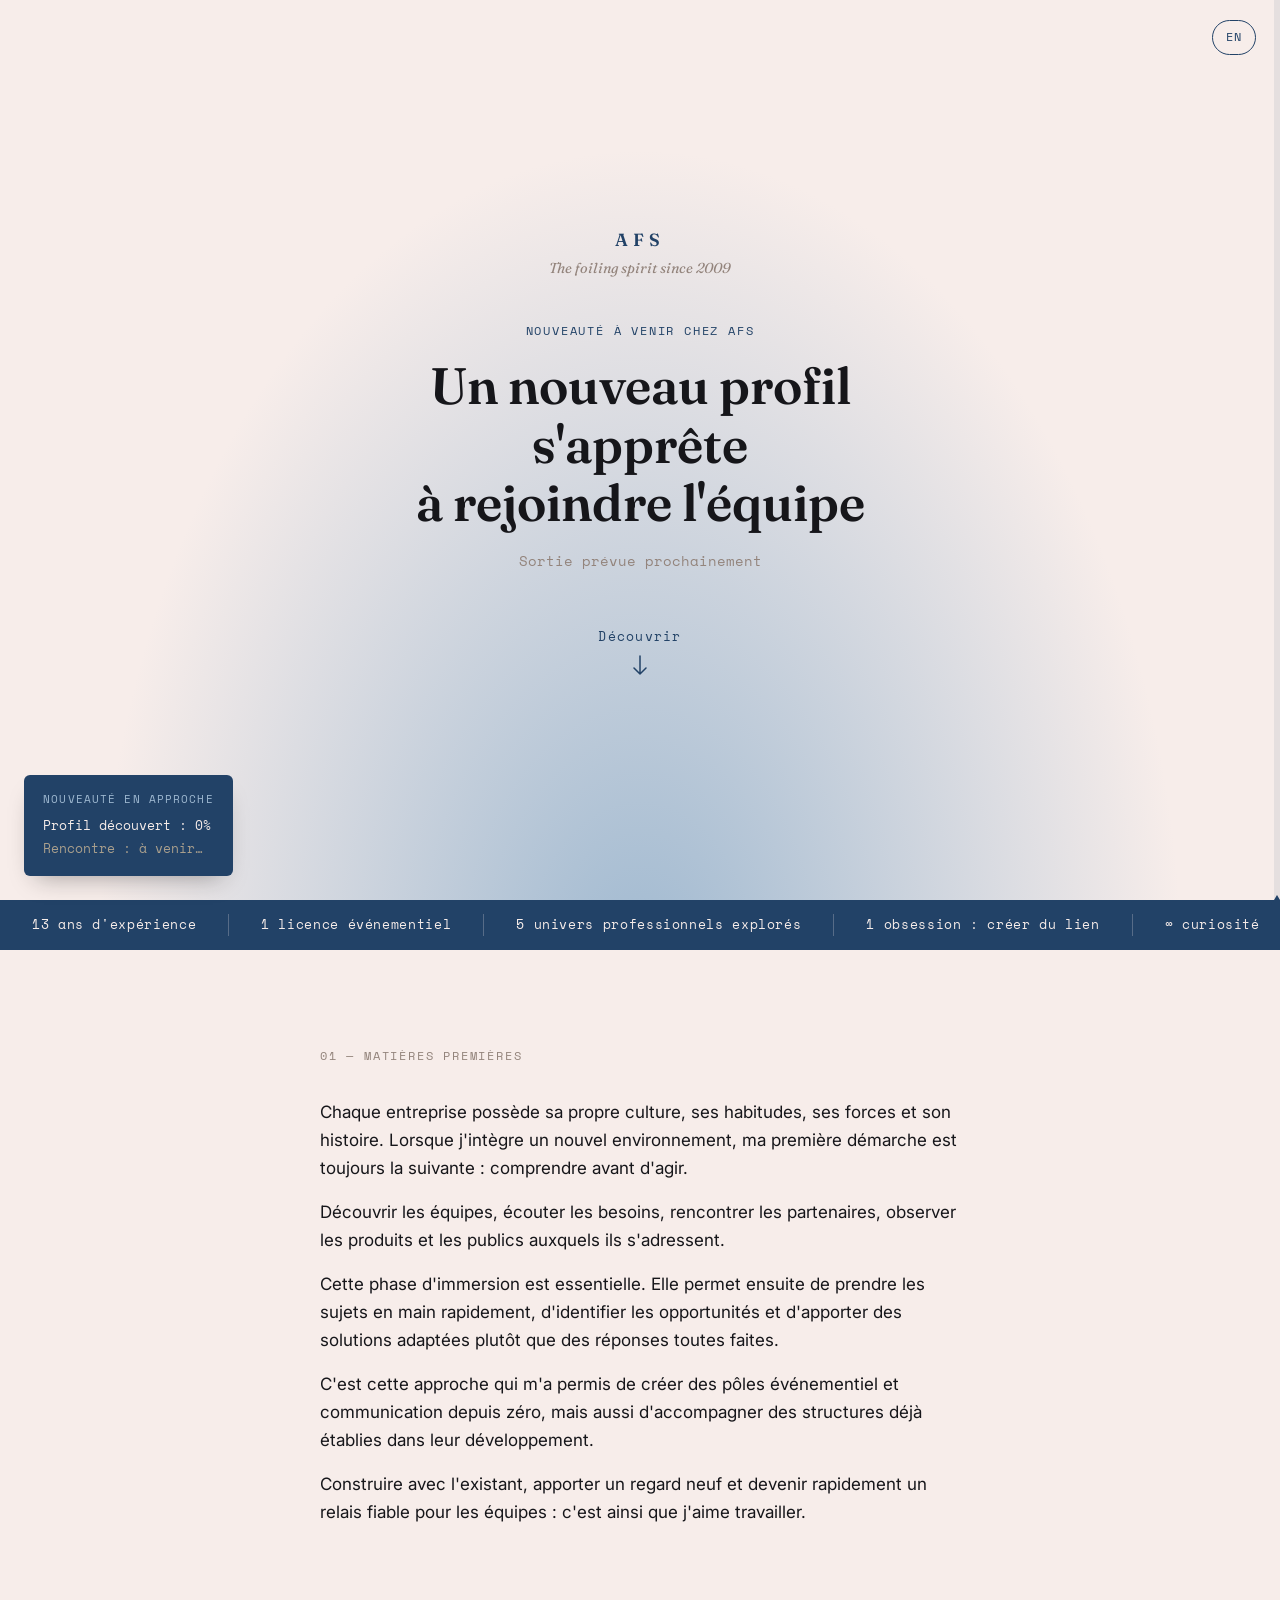
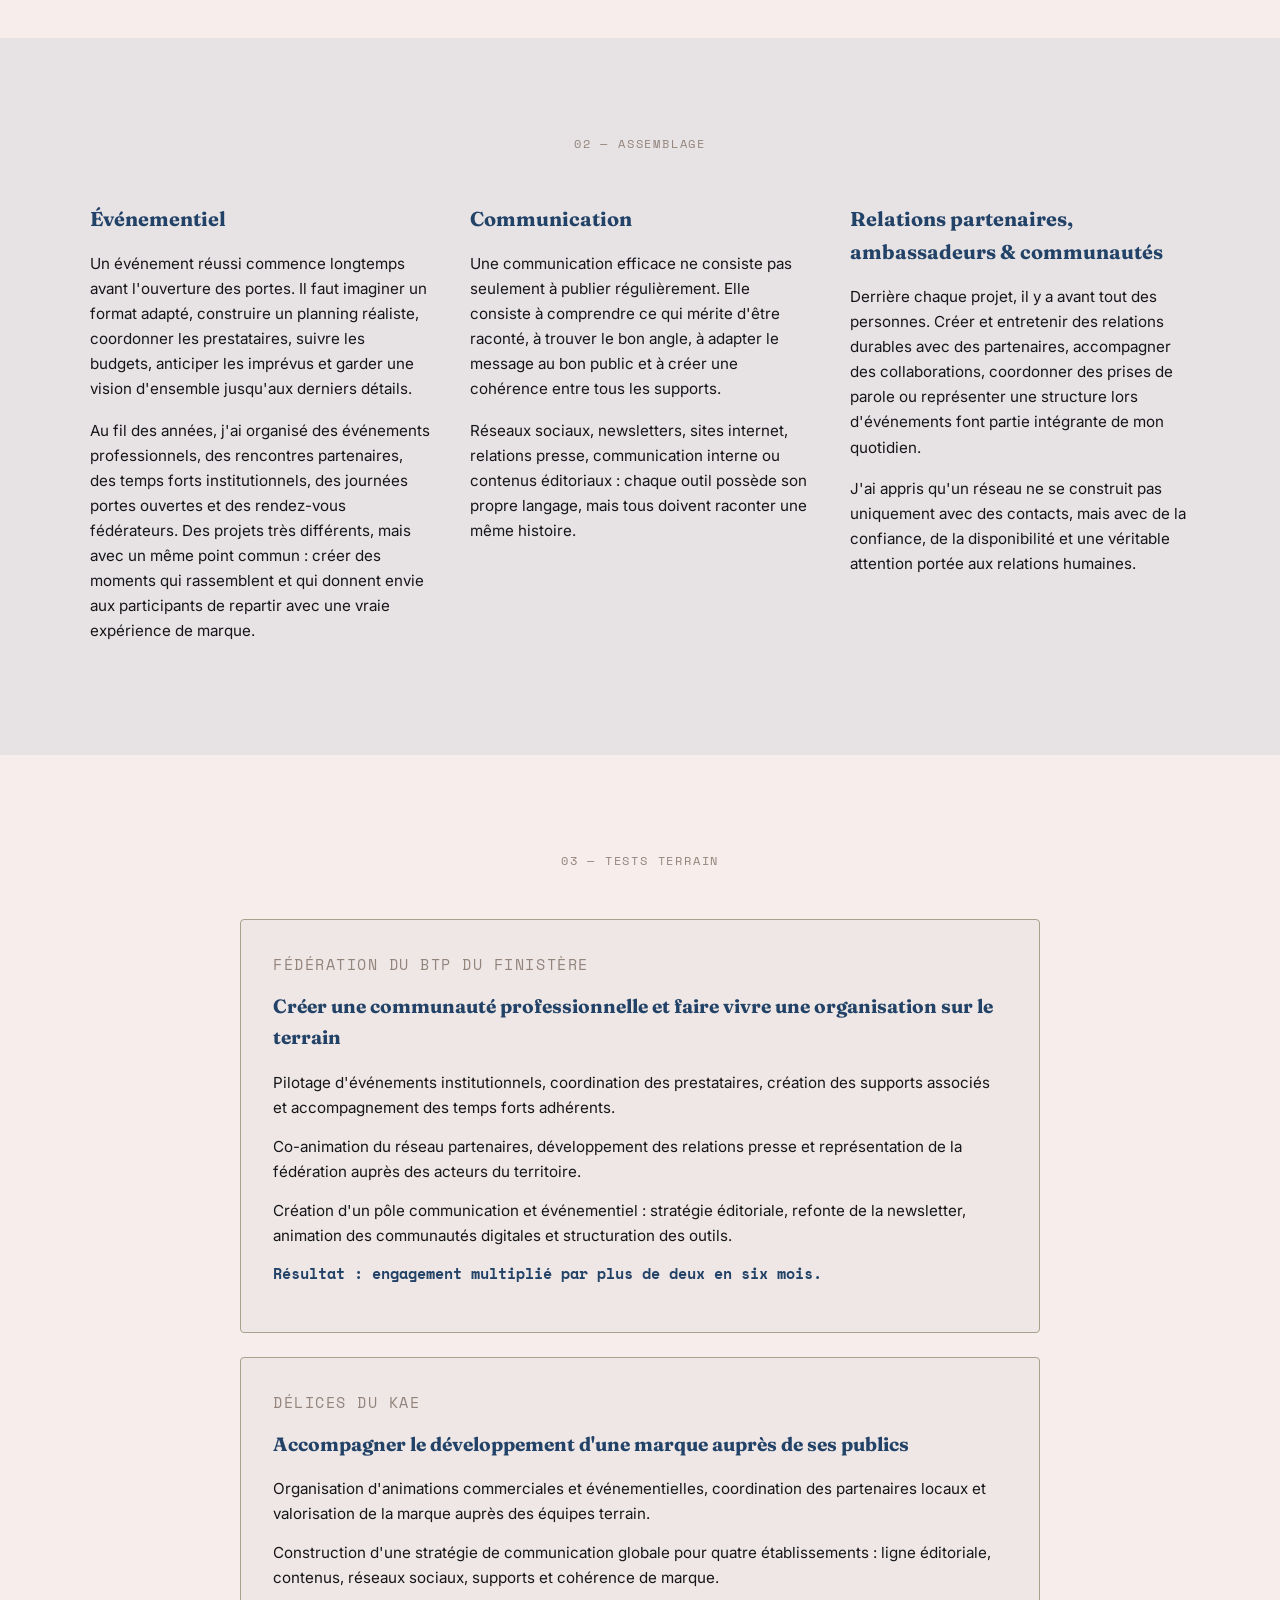
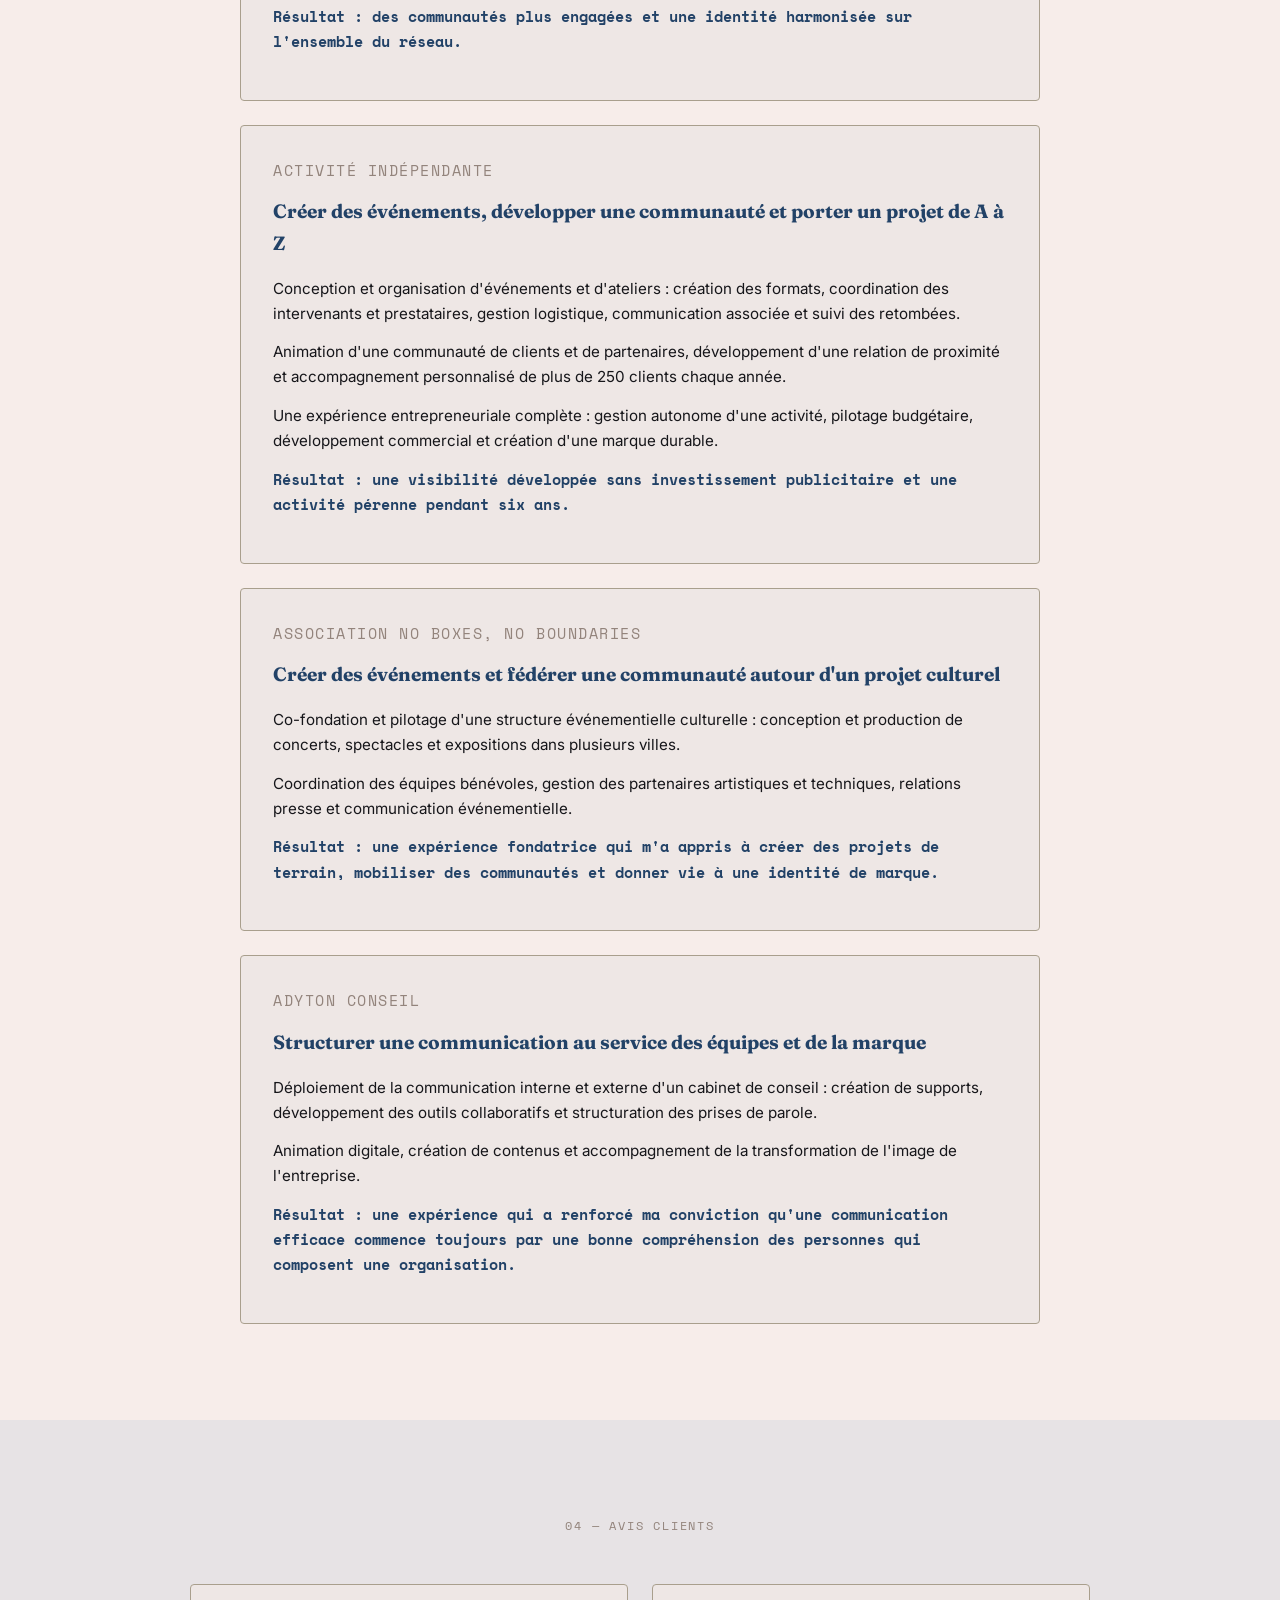
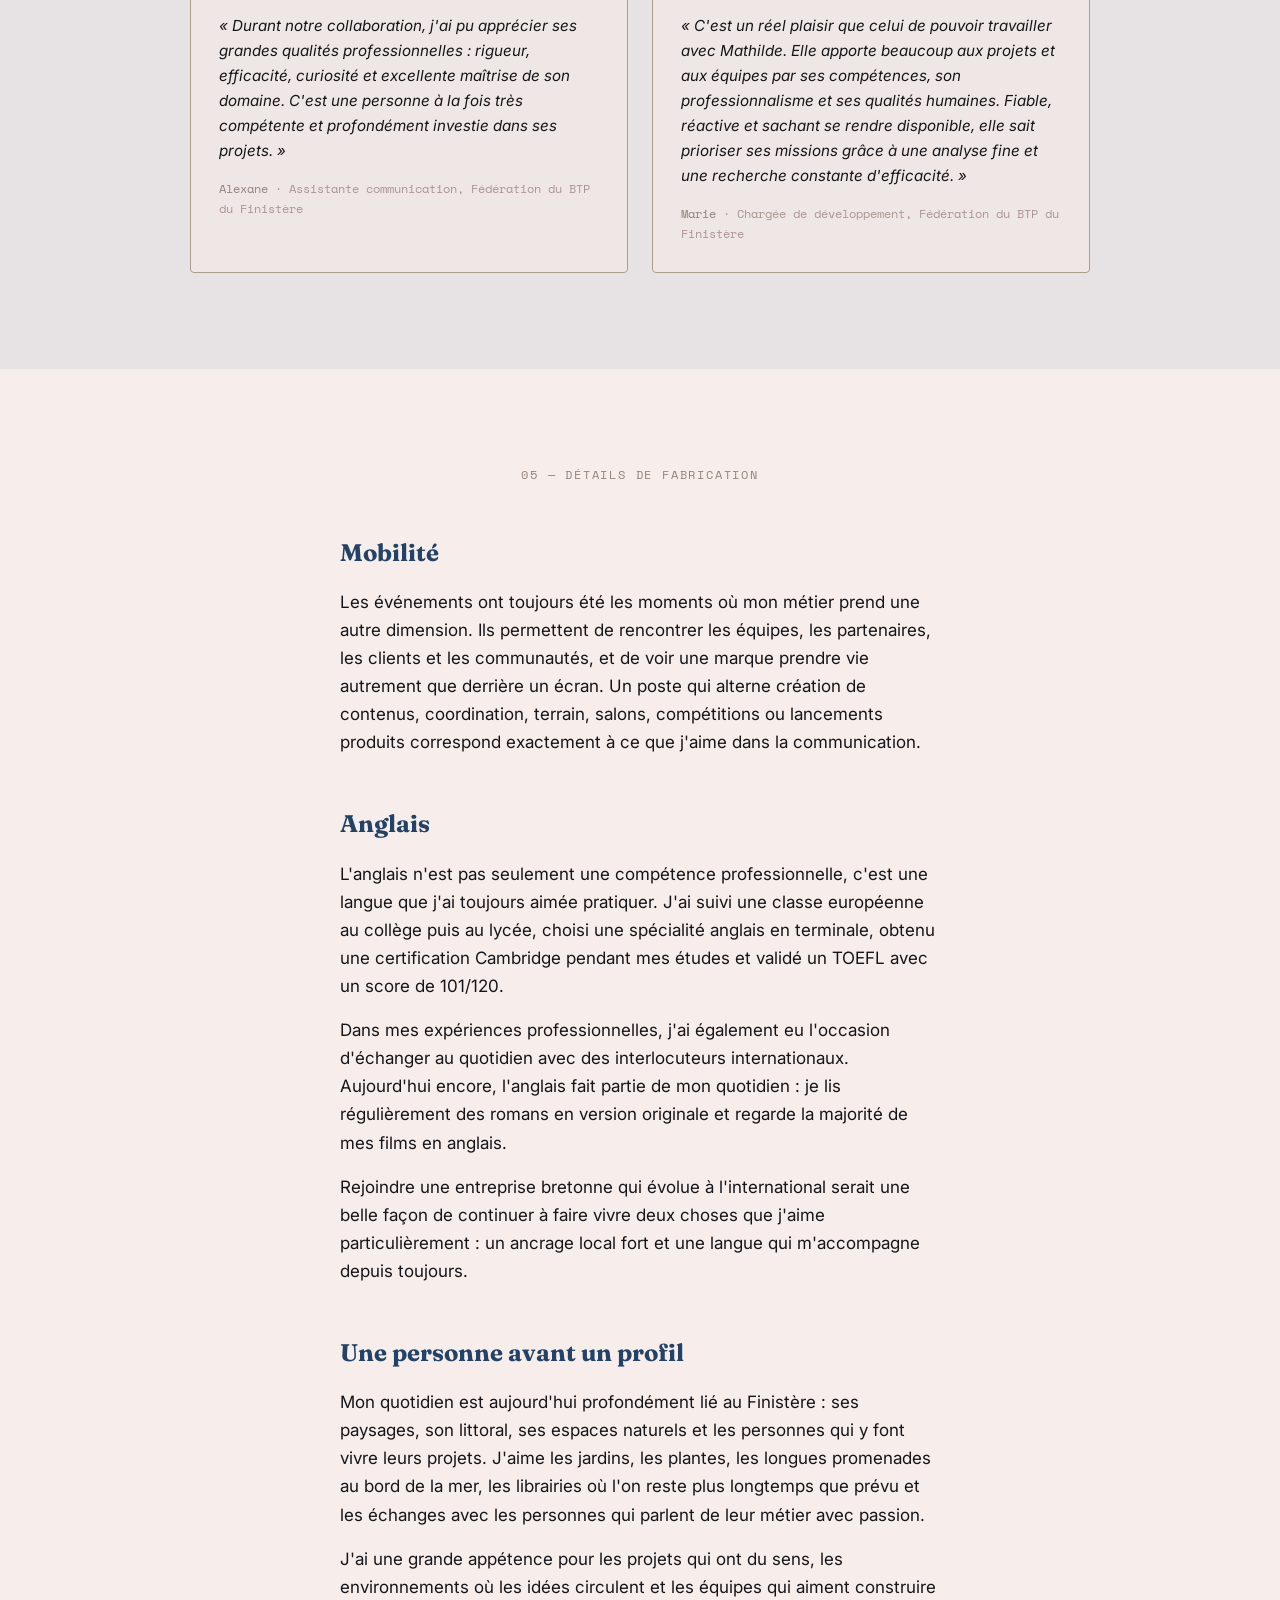
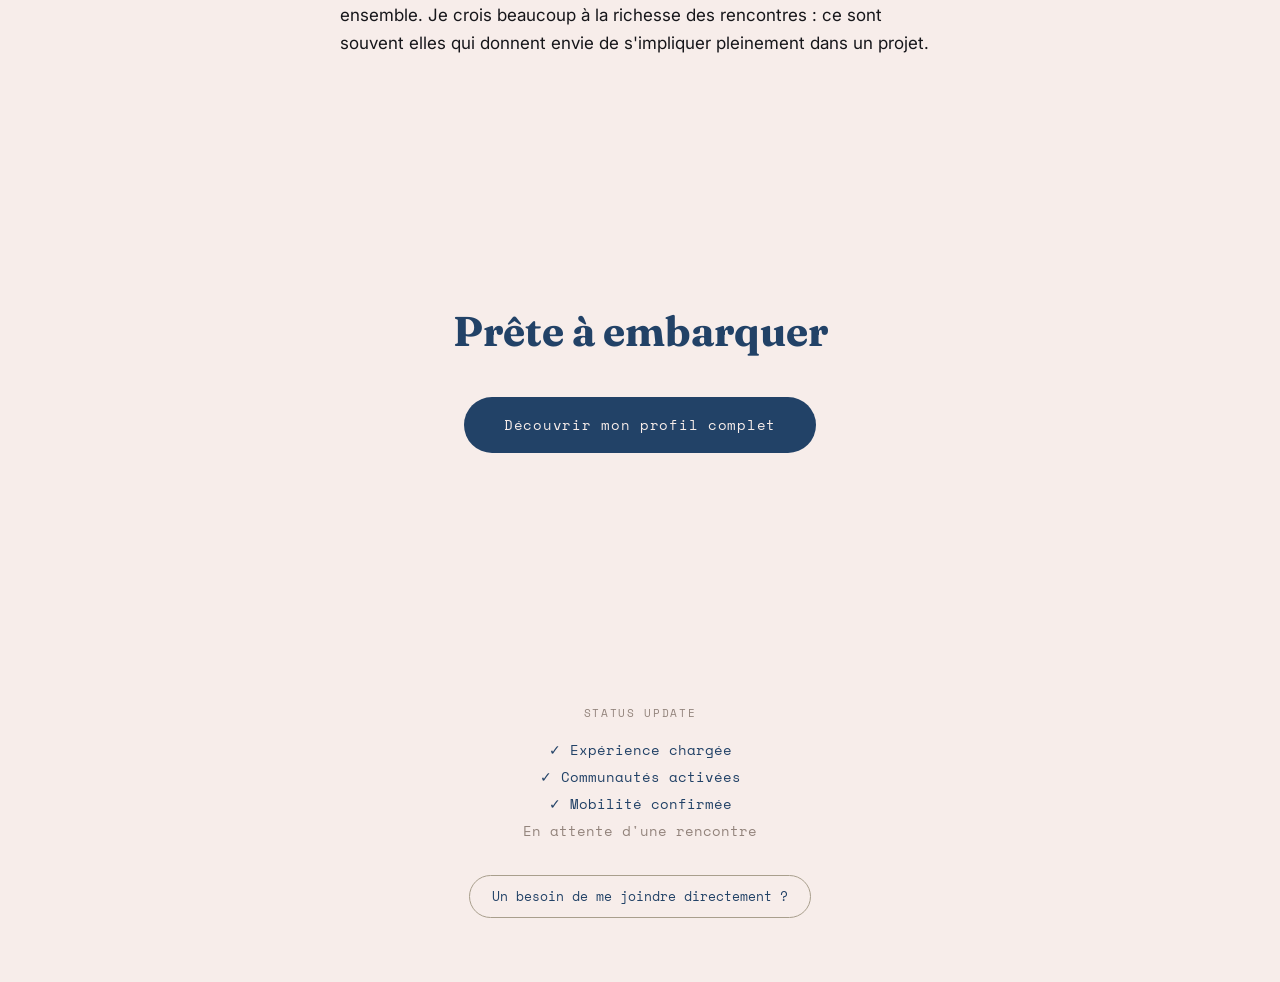
==== index.html @ 3ad7bc95 "Add files via upload" ====
<!DOCTYPE html>
<html lang="fr">
<head>
<meta charset="UTF-8">
<meta name="viewport" content="width=device-width, initial-scale=1.0">
<title>Nouveauté à venir — AFS</title>
<meta name="description" content="Un nouveau profil s'apprête à rejoindre l'équipe AFS.">
<link rel="preconnect" href="https://fonts.googleapis.com">
<link rel="preconnect" href="https://fonts.gstatic.com" crossorigin>
<link href="https://fonts.googleapis.com/css2?family=Fraunces:ital,opsz,wght@0,9..144,400;0,9..144,600;1,9..144,500&family=Inter:wght@400;500;600&family=Space+Mono:wght@400;700&display=swap" rel="stylesheet">
<link rel="stylesheet" href="style.css">
</head>
<body>

<div class="gauge" aria-hidden="true">
  <div class="gauge__fill"></div>
  <div class="gauge__mark"></div>
</div>

<a class="lang-toggle" href="en/index.html">EN</a>

<div class="badge" id="badge" aria-hidden="true">
  <p class="badge__title">Nouveauté en approche</p>
  <p class="badge__line">Profil découvert : <span id="badgePercent">0</span>%</p>
  <p class="badge__line badge__line--muted">Rencontre : à venir…</p>
</div>

<header class="hero">
  <canvas id="wake" aria-hidden="true"></canvas>
  <div class="hero__inner">
    <p class="hero__wordmark">AFS</p>
    <p class="hero__tagline">The foiling spirit since 2009</p>
    <p class="hero__eyebrow">Nouveauté à venir chez AFS</p>
    <h1 class="hero__title">Un nouveau profil s'apprête<br>à rejoindre l'équipe</h1>
    <p class="hero__sub">Sortie prévue prochainement</p>
    <a href="#matieres" class="hero__scroll">
      <span>Découvrir</span>
      <svg width="14" height="20" viewBox="0 0 14 20" fill="none">
        <path d="M7 1V19M7 19L1 13M7 19L13 13" stroke="currentColor" stroke-width="1.5" stroke-linecap="round" stroke-linejoin="round"/>
      </svg>
    </a>
  </div>
</header>

<div class="ticker" aria-hidden="true">
  <div class="ticker__track">
    <span>13 ans d'expérience</span>
    <span>1 licence événementiel</span>
    <span>5 univers professionnels explorés</span>
    <span>1 obsession : créer du lien</span>
    <span>∞ curiosité</span>
    <span>13 ans d'expérience</span>
    <span>1 licence événementiel</span>
    <span>5 univers professionnels explorés</span>
    <span>1 obsession : créer du lien</span>
    <span>∞ curiosité</span>
  </div>
</div>

<main>

  <!-- SECTION 01 — MATIERES PREMIERES -->
  <section id="matieres" class="section">
    <div class="block" data-reveal>
      <p class="section__num">01 — Matières premières</p>
      <p class="block__text">Chaque entreprise possède sa propre culture, ses habitudes, ses forces et son histoire. Lorsque j'intègre un nouvel environnement, ma première démarche est toujours la suivante : comprendre avant d'agir.</p>
      <p class="block__text">Découvrir les équipes, écouter les besoins, rencontrer les partenaires, observer les produits et les publics auxquels ils s'adressent.</p>
      <p class="block__text">Cette phase d'immersion est essentielle. Elle permet ensuite de prendre les sujets en main rapidement, d'identifier les opportunités et d'apporter des solutions adaptées plutôt que des réponses toutes faites.</p>
      <p class="block__text">C'est cette approche qui m'a permis de créer des pôles événementiel et communication depuis zéro, mais aussi d'accompagner des structures déjà établies dans leur développement.</p>
      <p class="block__text">Construire avec l'existant, apporter un regard neuf et devenir rapidement un relais fiable pour les équipes : c'est ainsi que j'aime travailler.</p>
    </div>
  </section>

  <!-- SECTION 02 — ASSEMBLAGE -->
  <section id="assemblage" class="section section--alt">
    <p class="section__num section__num--center">02 — Assemblage</p>
    <div class="assemble">
      <div class="assemble__item" data-reveal>
        <h3 class="assemble__title">Événementiel</h3>
        <p>Un événement réussi commence longtemps avant l'ouverture des portes. Il faut imaginer un format adapté, construire un planning réaliste, coordonner les prestataires, suivre les budgets, anticiper les imprévus et garder une vision d'ensemble jusqu'aux derniers détails.</p>
        <p>Au fil des années, j'ai organisé des événements professionnels, des rencontres partenaires, des temps forts institutionnels, des journées portes ouvertes et des rendez-vous fédérateurs. Des projets très différents, mais avec un même point commun : créer des moments qui rassemblent et qui donnent envie aux participants de repartir avec une vraie expérience de marque.</p>
      </div>
      <div class="assemble__item" data-reveal>
        <h3 class="assemble__title">Communication</h3>
        <p>Une communication efficace ne consiste pas seulement à publier régulièrement. Elle consiste à comprendre ce qui mérite d'être raconté, à trouver le bon angle, à adapter le message au bon public et à créer une cohérence entre tous les supports.</p>
        <p>Réseaux sociaux, newsletters, sites internet, relations presse, communication interne ou contenus éditoriaux : chaque outil possède son propre langage, mais tous doivent raconter une même histoire.</p>
      </div>
      <div class="assemble__item" data-reveal>
        <h3 class="assemble__title">Relations partenaires, ambassadeurs &amp; communautés</h3>
        <p>Derrière chaque projet, il y a avant tout des personnes. Créer et entretenir des relations durables avec des partenaires, accompagner des collaborations, coordonner des prises de parole ou représenter une structure lors d'événements font partie intégrante de mon quotidien.</p>
        <p>J'ai appris qu'un réseau ne se construit pas uniquement avec des contacts, mais avec de la confiance, de la disponibilité et une véritable attention portée aux relations humaines.</p>
      </div>
    </div>
  </section>

  <!-- SECTION 03 — TESTS TERRAIN -->
  <section id="tests" class="section">
    <p class="section__num section__num--center">03 — Tests terrain</p>
    <div class="testgrid">
      <article class="testcard" data-reveal>
        <p class="testcard__eyebrow">Fédération du BTP du Finistère</p>
        <h3 class="testcard__mission">Créer une communauté professionnelle et faire vivre une organisation sur le terrain</h3>
        <p>Pilotage d'événements institutionnels, coordination des prestataires, création des supports associés et accompagnement des temps forts adhérents.</p>
        <p>Co-animation du réseau partenaires, développement des relations presse et représentation de la fédération auprès des acteurs du territoire.</p>
        <p>Création d'un pôle communication et événementiel : stratégie éditoriale, refonte de la newsletter, animation des communautés digitales et structuration des outils.</p>
        <p class="testcard__result">Résultat : engagement multiplié par plus de deux en six mois.</p>
      </article>

      <article class="testcard" data-reveal>
        <p class="testcard__eyebrow">Délices du Kae</p>
        <h3 class="testcard__mission">Accompagner le développement d'une marque auprès de ses publics</h3>
        <p>Organisation d'animations commerciales et événementielles, coordination des partenaires locaux et valorisation de la marque auprès des équipes terrain.</p>
        <p>Construction d'une stratégie de communication globale pour quatre établissements : ligne éditoriale, contenus, réseaux sociaux, supports et cohérence de marque.</p>
        <p class="testcard__result">Résultat : des communautés plus engagées et une identité harmonisée sur l'ensemble du réseau.</p>
      </article>

      <article class="testcard" data-reveal>
        <p class="testcard__eyebrow">Activité indépendante</p>
        <h3 class="testcard__mission">Créer des événements, développer une communauté et porter un projet de A à Z</h3>
        <p>Conception et organisation d'événements et d'ateliers : création des formats, coordination des intervenants et prestataires, gestion logistique, communication associée et suivi des retombées.</p>
        <p>Animation d'une communauté de clients et de partenaires, développement d'une relation de proximité et accompagnement personnalisé de plus de 250 clients chaque année.</p>
        <p>Une expérience entrepreneuriale complète : gestion autonome d'une activité, pilotage budgétaire, développement commercial et création d'une marque durable.</p>
        <p class="testcard__result">Résultat : une visibilité développée sans investissement publicitaire et une activité pérenne pendant six ans.</p>
      </article>

      <article class="testcard" data-reveal>
        <p class="testcard__eyebrow">Association No Boxes, No Boundaries</p>
        <h3 class="testcard__mission">Créer des événements et fédérer une communauté autour d'un projet culturel</h3>
        <p>Co-fondation et pilotage d'une structure événementielle culturelle : conception et production de concerts, spectacles et expositions dans plusieurs villes.</p>
        <p>Coordination des équipes bénévoles, gestion des partenaires artistiques et techniques, relations presse et communication événementielle.</p>
        <p class="testcard__result">Résultat : une expérience fondatrice qui m'a appris à créer des projets de terrain, mobiliser des communautés et donner vie à une identité de marque.</p>
      </article>

      <article class="testcard" data-reveal>
        <p class="testcard__eyebrow">Adyton Conseil</p>
        <h3 class="testcard__mission">Structurer une communication au service des équipes et de la marque</h3>
        <p>Déploiement de la communication interne et externe d'un cabinet de conseil : création de supports, développement des outils collaboratifs et structuration des prises de parole.</p>
        <p>Animation digitale, création de contenus et accompagnement de la transformation de l'image de l'entreprise.</p>
        <p class="testcard__result">Résultat : une expérience qui a renforcé ma conviction qu'une communication efficace commence toujours par une bonne compréhension des personnes qui composent une organisation.</p>
      </article>
    </div>
  </section>

  <!-- SECTION 04 — AVIS CLIENTS -->
  <section id="avis" class="section section--alt">
    <p class="section__num section__num--center">04 — Avis clients</p>
    <div class="reviews">
      <blockquote class="review" data-reveal>
        <p class="review__text">« Durant notre collaboration, j'ai pu apprécier ses grandes qualités professionnelles : rigueur, efficacité, curiosité et excellente maîtrise de son domaine. C'est une personne à la fois très compétente et profondément investie dans ses projets. »</p>
        <footer class="review__author">Alexane <span>· Assistante communication, Fédération du BTP du Finistère</span></footer>
      </blockquote>
      <blockquote class="review" data-reveal>
        <p class="review__text">« C'est un réel plaisir que celui de pouvoir travailler avec Mathilde. Elle apporte beaucoup aux projets et aux équipes par ses compétences, son professionnalisme et ses qualités humaines. Fiable, réactive et sachant se rendre disponible, elle sait prioriser ses missions grâce à une analyse fine et une recherche constante d'efficacité. »</p>
        <footer class="review__author">Marie <span>· Chargée de développement, Fédération du BTP du Finistère</span></footer>
      </blockquote>
    </div>
  </section>

  <!-- SECTION 05 — DETAILS DE FABRICATION -->
  <section id="fabrication" class="section">
    <p class="section__num section__num--center">05 — Détails de fabrication</p>
    <div class="fabrication">
      <div class="block block--narrow" data-reveal>
        <h3 class="block__title">Mobilité</h3>
        <p class="block__text">Les événements ont toujours été les moments où mon métier prend une autre dimension. Ils permettent de rencontrer les équipes, les partenaires, les clients et les communautés, et de voir une marque prendre vie autrement que derrière un écran. Un poste qui alterne création de contenus, coordination, terrain, salons, compétitions ou lancements produits correspond exactement à ce que j'aime dans la communication.</p>
      </div>
      <div class="block block--narrow" data-reveal>
        <h3 class="block__title">Anglais</h3>
        <p class="block__text">L'anglais n'est pas seulement une compétence professionnelle, c'est une langue que j'ai toujours aimée pratiquer. J'ai suivi une classe européenne au collège puis au lycée, choisi une spécialité anglais en terminale, obtenu une certification Cambridge pendant mes études et validé un TOEFL avec un score de 101/120.</p>
        <p class="block__text">Dans mes expériences professionnelles, j'ai également eu l'occasion d'échanger au quotidien avec des interlocuteurs internationaux. Aujourd'hui encore, l'anglais fait partie de mon quotidien : je lis régulièrement des romans en version originale et regarde la majorité de mes films en anglais.</p>
        <p class="block__text">Rejoindre une entreprise bretonne qui évolue à l'international serait une belle façon de continuer à faire vivre deux choses que j'aime particulièrement : un ancrage local fort et une langue qui m'accompagne depuis toujours.</p>
      </div>
      <div class="block block--narrow" data-reveal>
        <h3 class="block__title">Une personne avant un profil</h3>
        <p class="block__text">Mon quotidien est aujourd'hui profondément lié au Finistère : ses paysages, son littoral, ses espaces naturels et les personnes qui y font vivre leurs projets. J'aime les jardins, les plantes, les longues promenades au bord de la mer, les librairies où l'on reste plus longtemps que prévu et les échanges avec les personnes qui parlent de leur métier avec passion.</p>
        <p class="block__text">J'ai une grande appétence pour les projets qui ont du sens, les environnements où les idées circulent et les équipes qui aiment construire ensemble. Je crois beaucoup à la richesse des rencontres : ce sont souvent elles qui donnent envie de s'impliquer pleinement dans un projet.</p>
      </div>
    </div>
  </section>

  <!-- CTA FINAL -->
  <section id="cta" class="section section--final">
    <div class="final" data-reveal>
      <h2 class="final__title">Prête à embarquer</h2>
      <a class="final__cta" href="mailto:mlegrand.crea@gmail.com?subject=Candidature%20AFS" id="ctaBtn">
        Découvrir mon profil complet
      </a>
      <p class="final__reveal" id="ctaReveal" aria-live="polite"></p>
    </div>
  </section>

</main>

<footer class="footer">
  <p class="status-title">Status update</p>
  <ul class="status-list">
    <li>✓ Expérience chargée</li>
    <li>✓ Communautés activées</li>
    <li>✓ Mobilité confirmée</li>
    <li class="status-list__pending">En attente d'une rencontre</li>
  </ul>
  <button class="reveal-phone" id="revealPhoneBtn" aria-live="polite">
    <span id="phoneDisplay">Un besoin de me joindre directement ?</span>
  </button>
</footer>

<script src="script.js"></script>
</body>
</html>
---- style.css ----
:root {
  --sand: #f7edea;
  --stone: #dcdcdc;
  --taupe: #ac9593;
  --taupe-soft: #a99f8d;
  --taupe-mid: #93847c;
  --blue-deep: #224267;
  --blue-light: #8ca4bd;
  --blue-lighter: #9eb8d0;
  --ink: #16161a;

  --bg-alt: color-mix(in srgb, var(--blue-lighter) 18%, var(--sand));
  --card-bg: color-mix(in srgb, var(--stone) 35%, var(--sand));

  --font-display: 'Fraunces', serif;
  --font-body: 'Inter', sans-serif;
  --font-mono: 'Space Mono', monospace;

  --scroll: 0;
}

* { box-sizing: border-box; }
html { scroll-behavior: smooth; }

body {
  margin: 0;
  background: var(--sand);
  color: var(--ink);
  font-family: var(--font-body);
  font-size: 17px;
  line-height: 1.65;
}

a { color: inherit; }
:focus-visible { outline: 2px solid var(--blue-deep); outline-offset: 3px; }

/* ---------- Jauge de portance ---------- */
.gauge { position: fixed; top: 0; right: 0; width: 6px; height: 100vh; background: rgba(34, 66, 103, 0.08); z-index: 50; }
.gauge__fill { position: absolute; bottom: 0; left: 0; width: 100%; height: calc(var(--scroll) * 100%); background: linear-gradient(to top, var(--blue-deep), var(--blue-lighter)); transition: height 0.1s linear; }
.gauge__mark { position: absolute; left: 50%; bottom: calc(var(--scroll) * 100%); transform: translate(-50%, 50%); width: 0; height: 0; border-left: 6px solid transparent; border-right: 6px solid transparent; border-bottom: 10px solid var(--blue-deep); transition: bottom 0.1s linear; }
@media (max-width: 720px) {
  .gauge { top: 0; left: 0; right: 0; width: 100%; height: 4px; }
  .gauge__fill { height: 100%; width: calc(var(--scroll) * 100%); }
  .gauge__mark { left: calc(var(--scroll) * 100%); bottom: auto; top: 50%; transform: translate(-50%, -50%) rotate(90deg); }
}

/* ---------- Lang toggle ---------- */
.lang-toggle {
  position: fixed;
  top: 1.25rem;
  right: 1.5rem;
  z-index: 45;
  background: var(--sand);
  border: 1px solid var(--blue-deep);
  color: var(--blue-deep);
  font-family: var(--font-mono);
  font-size: 0.75rem;
  letter-spacing: 0.1em;
  padding: 0.4rem 0.8rem;
  border-radius: 999px;
  text-decoration: none;
  transition: background 0.3s ease, color 0.3s ease;
}
.lang-toggle:hover { background: var(--blue-deep); color: var(--sand); }

/* ---------- Badge flottant ---------- */
.badge {
  position: fixed;
  bottom: 1.5rem;
  left: 1.5rem;
  z-index: 45;
  background: var(--blue-deep);
  color: var(--sand);
  padding: 0.9rem 1.2rem;
  border-radius: 6px;
  font-family: var(--font-mono);
  box-shadow: 0 12px 24px -12px rgba(22, 22, 26, 0.4);
  max-width: 220px;
}
.badge__title { margin: 0 0 0.4rem; font-size: 0.7rem; letter-spacing: 0.1em; text-transform: uppercase; color: var(--blue-lighter); }
.badge__line { margin: 0.15rem 0; font-size: 0.8rem; }
.badge__line--muted { color: var(--taupe-soft); }
@media (max-width: 720px) { .badge { left: 0.75rem; bottom: 0.75rem; max-width: 170px; padding: 0.7rem 0.9rem; } .badge__line { font-size: 0.7rem; } }

/* ---------- Hero ---------- */
.hero {
  position: relative;
  min-height: 100vh;
  display: flex;
  align-items: center;
  justify-content: center;
  text-align: center;
  overflow: hidden;
  padding: 2rem;
  background: radial-gradient(ellipse at 50% 110%, var(--blue-lighter) 0%, transparent 60%), var(--sand);
}
#wake { position: absolute; inset: 0; width: 100%; height: 100%; pointer-events: none; }
.hero__inner { position: relative; z-index: 2; max-width: 640px; }
.hero__wordmark { font-family: var(--font-display); font-weight: 600; font-size: 1.1rem; letter-spacing: 0.3em; margin: 0; color: var(--blue-deep); }
.hero__tagline { font-family: var(--font-display); font-style: italic; font-weight: 400; font-size: 0.9rem; color: var(--taupe-mid); margin: 0.2rem 0 2.5rem; }
.hero__eyebrow { font-family: var(--font-mono); font-size: 0.75rem; letter-spacing: 0.15em; text-transform: uppercase; color: var(--blue-deep); margin: 0 0 1rem; }
.hero__title { font-family: var(--font-display); font-weight: 600; font-size: clamp(2rem, 5vw, 3.2rem); line-height: 1.15; margin: 0 0 1rem; color: var(--ink); }
.hero__sub { font-family: var(--font-mono); font-size: 0.9rem; color: var(--taupe-mid); margin: 0 0 3rem; }
.hero__scroll { display: inline-flex; flex-direction: column; align-items: center; gap: 0.5rem; text-decoration: none; color: var(--blue-deep); font-family: var(--font-mono); font-size: 0.8rem; letter-spacing: 0.1em; animation: bob 2.4s ease-in-out infinite; }
@keyframes bob { 0%, 100% { transform: translateY(0); } 50% { transform: translateY(6px); } }

/* ---------- Ticker ---------- */
.ticker { overflow: hidden; background: var(--blue-deep); padding: 0.9rem 0; }
.ticker__track { display: flex; width: max-content; animation: ticker 22s linear infinite; }
.ticker__track span {
  color: var(--sand);
  font-family: var(--font-mono);
  font-size: 0.8rem;
  letter-spacing: 0.05em;
  padding: 0 2rem;
  white-space: nowrap;
  border-right: 1px solid rgba(247, 237, 234, 0.25);
}
@keyframes ticker { from { transform: translateX(0); } to { transform: translateX(-50%); } }
@media (prefers-reduced-motion: reduce) { .ticker__track { animation: none; flex-wrap: wrap; } }

/* ---------- Sections ---------- */
.section { padding: 6rem 1.5rem; }
.section--alt { background: var(--bg-alt); }
.section__num { font-family: var(--font-mono); font-size: 0.75rem; letter-spacing: 0.15em; text-transform: uppercase; color: var(--taupe-mid); margin: 0 auto 2rem; max-width: 640px; }
.section__num--center { text-align: center; max-width: none; margin-bottom: 3rem; }

[data-reveal] { opacity: 0; transform: translateY(24px); transition: opacity 0.7s ease, transform 0.7s ease; }
[data-reveal].is-visible { opacity: 1; transform: translateY(0); }

/* ---------- Blocks ---------- */
.block { max-width: 640px; margin: 0 auto; }
.block--narrow { max-width: 600px; margin: 0 auto 3rem; }
.block__title { font-family: var(--font-display); font-size: 1.5rem; color: var(--blue-deep); margin: 0 0 1rem; }
.block__text { margin: 0 0 1rem; }

/* ---------- Assemblage ---------- */
.assemble { display: grid; grid-template-columns: repeat(3, 1fr); gap: 2.5rem; max-width: 1100px; margin: 0 auto; }
@media (max-width: 900px) { .assemble { grid-template-columns: 1fr; } }
.assemble__title { font-family: var(--font-display); font-size: 1.25rem; color: var(--blue-deep); margin: 0 0 1rem; }
.assemble__item p { font-size: 0.95rem; margin: 0 0 1rem; }

/* ---------- Tests terrain ---------- */
.testgrid { display: grid; gap: 1.5rem; max-width: 800px; margin: 0 auto; }
.testcard { background: var(--card-bg); border: 1px solid var(--taupe-soft); border-radius: 4px; padding: 2rem; }
.testcard__eyebrow { font-family: var(--font-mono); font-size: 0.75rem; letter-spacing: 0.1em; text-transform: uppercase; color: var(--taupe-mid); margin: 0 0 0.75rem; }
.testcard__mission { font-family: var(--font-display); font-size: 1.2rem; color: var(--blue-deep); margin: 0 0 1rem; }
.testcard p { font-size: 0.95rem; margin: 0 0 0.85rem; }
.testcard__result { font-family: var(--font-mono); font-size: 0.85rem; color: var(--blue-deep); font-weight: 700; margin-top: 1.25rem; }

/* ---------- Avis ---------- */
.reviews { display: grid; grid-template-columns: repeat(2, 1fr); gap: 1.5rem; max-width: 900px; margin: 0 auto; }
@media (max-width: 700px) { .reviews { grid-template-columns: 1fr; } }
.review { margin: 0; background: var(--card-bg); border-radius: 4px; padding: 1.75rem; border: 1px solid var(--taupe-soft); }
.review__text { margin: 0 0 1rem; font-size: 0.95rem; font-style: italic; }
.review__author { font-family: var(--font-mono); font-size: 0.75rem; color: var(--taupe-mid); }
.review__author span { color: var(--taupe); }

/* ---------- Fabrication ---------- */
.fabrication { display: block; }

/* ---------- CTA final ---------- */
.section--final { text-align: center; padding-bottom: 8rem; }
.final__title { font-family: var(--font-display); font-size: clamp(1.8rem, 4vw, 2.6rem); color: var(--blue-deep); margin: 0 0 2rem; }
.final__cta { display: inline-block; padding: 1rem 2.5rem; background: var(--blue-deep); color: var(--sand); text-decoration: none; border-radius: 999px; font-family: var(--font-mono); font-size: 0.9rem; letter-spacing: 0.05em; transition: background 0.3s ease, transform 0.3s ease; }
.final__cta:hover { background: var(--ink); transform: translateY(-2px); }
.final__reveal { margin-top: 2rem; min-height: 1.5rem; font-family: var(--font-display); font-style: italic; font-size: 1.2rem; color: var(--blue-deep); opacity: 0; transition: opacity 0.5s ease; }
.final__reveal.is-shown { opacity: 1; }

/* ---------- Footer ---------- */
.footer { text-align: center; padding: 3rem 1rem 4rem; }
.status-title { font-family: var(--font-mono); font-size: 0.7rem; letter-spacing: 0.15em; text-transform: uppercase; color: var(--taupe-mid); margin: 0 0 1rem; }
.status-list { list-style: none; padding: 0; margin: 0 0 2rem; font-family: var(--font-mono); font-size: 0.85rem; color: var(--blue-deep); }
.status-list li { margin: 0.3rem 0; }
.status-list__pending { color: var(--taupe-mid); }
.reveal-phone {
  background: none;
  border: 1px solid var(--taupe-soft);
  color: var(--blue-deep);
  font-family: var(--font-mono);
  font-size: 0.8rem;
  padding: 0.7rem 1.4rem;
  border-radius: 999px;
  cursor: pointer;
  transition: background 0.3s ease, border-color 0.3s ease;
}
.reveal-phone:hover { background: var(--card-bg); border-color: var(--blue-deep); }

@media (prefers-reduced-motion: reduce) {
  html { scroll-behavior: auto; }
  .hero__scroll { animation: none; }
  [data-reveal], .final__cta { transition: none; }
}
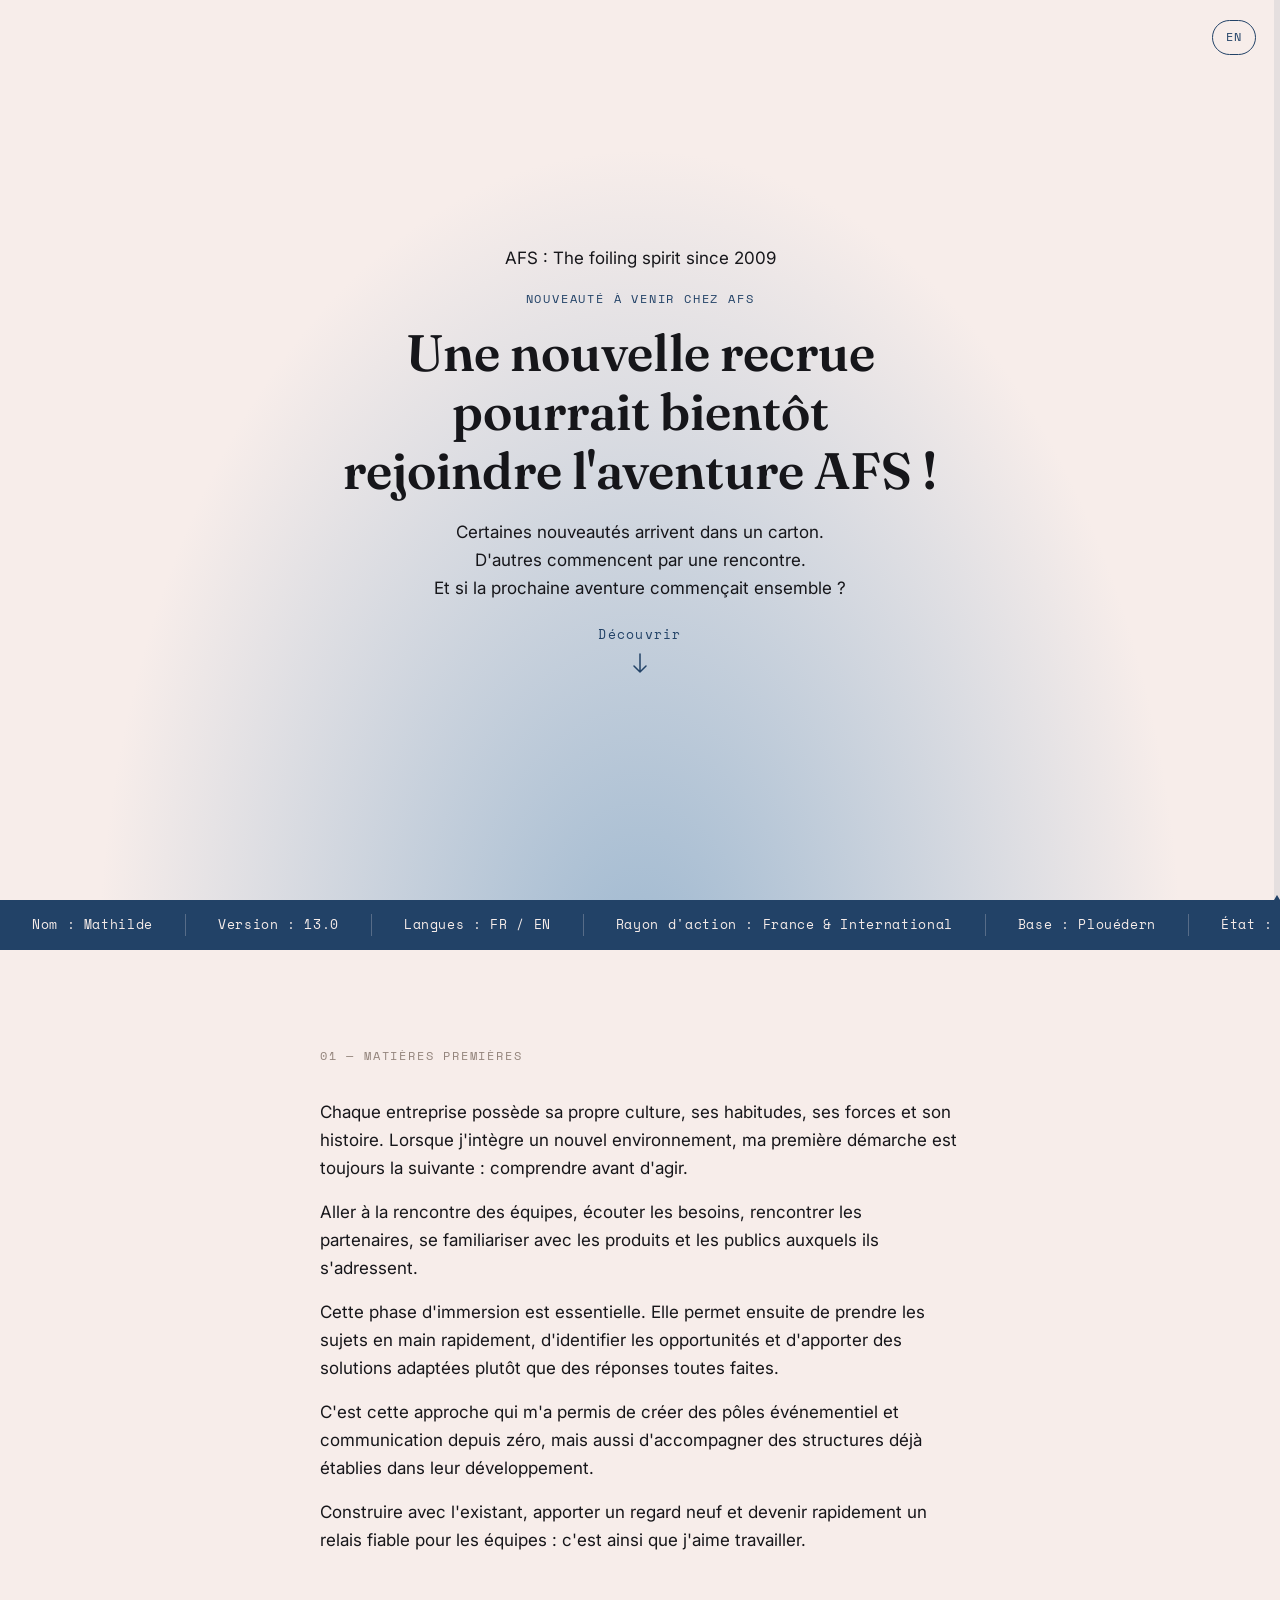
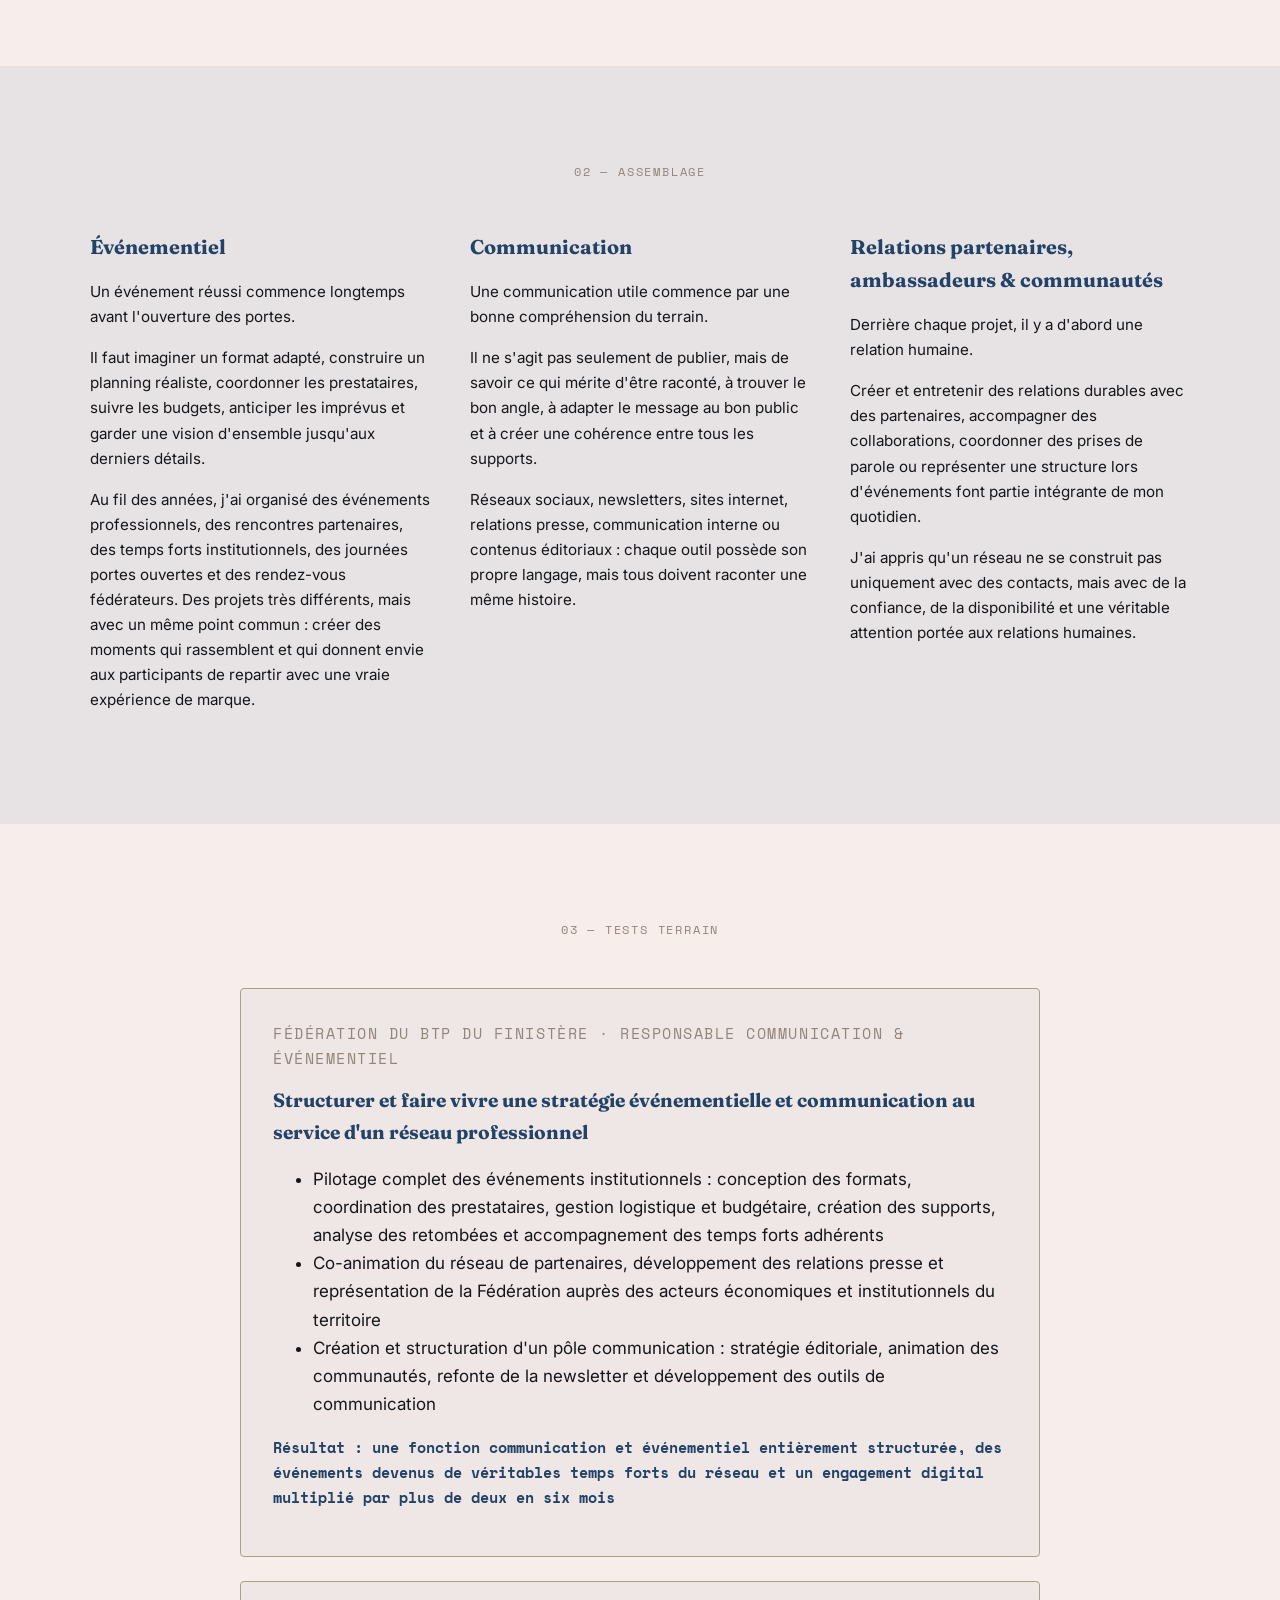
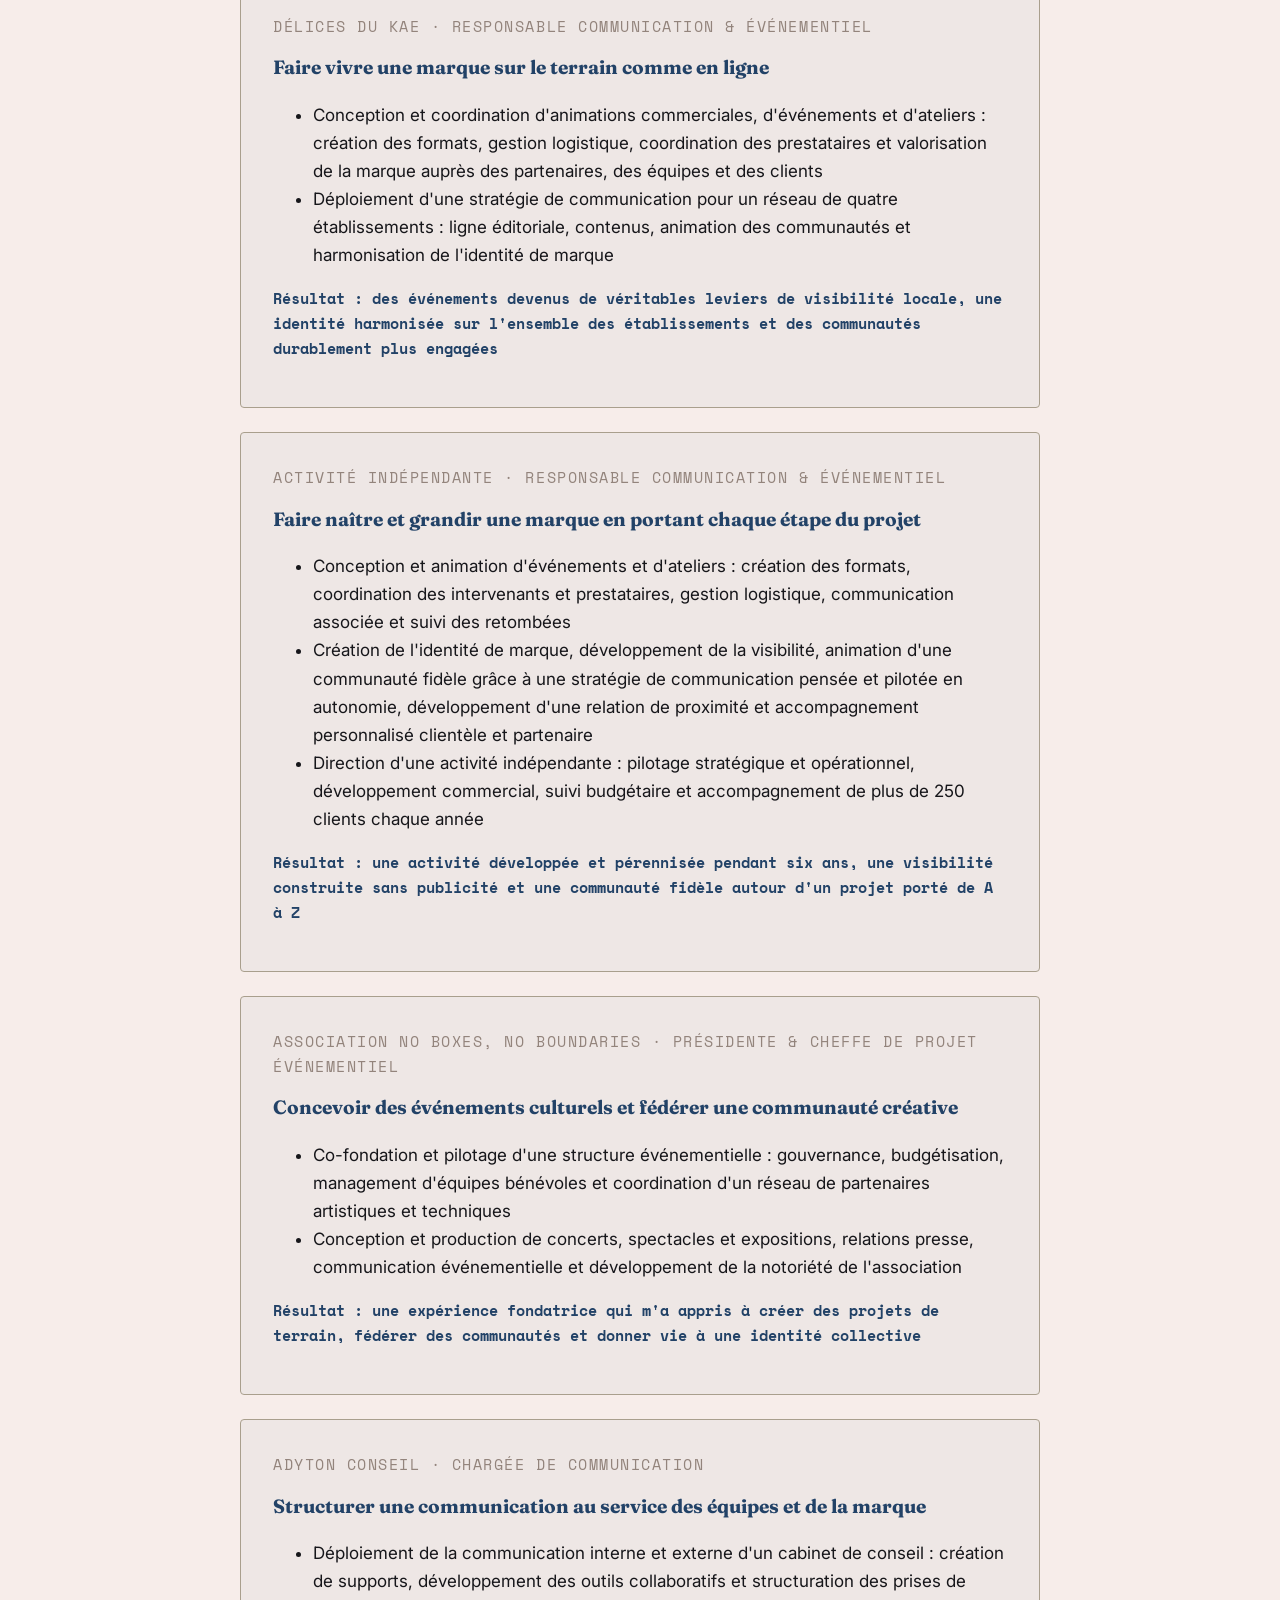
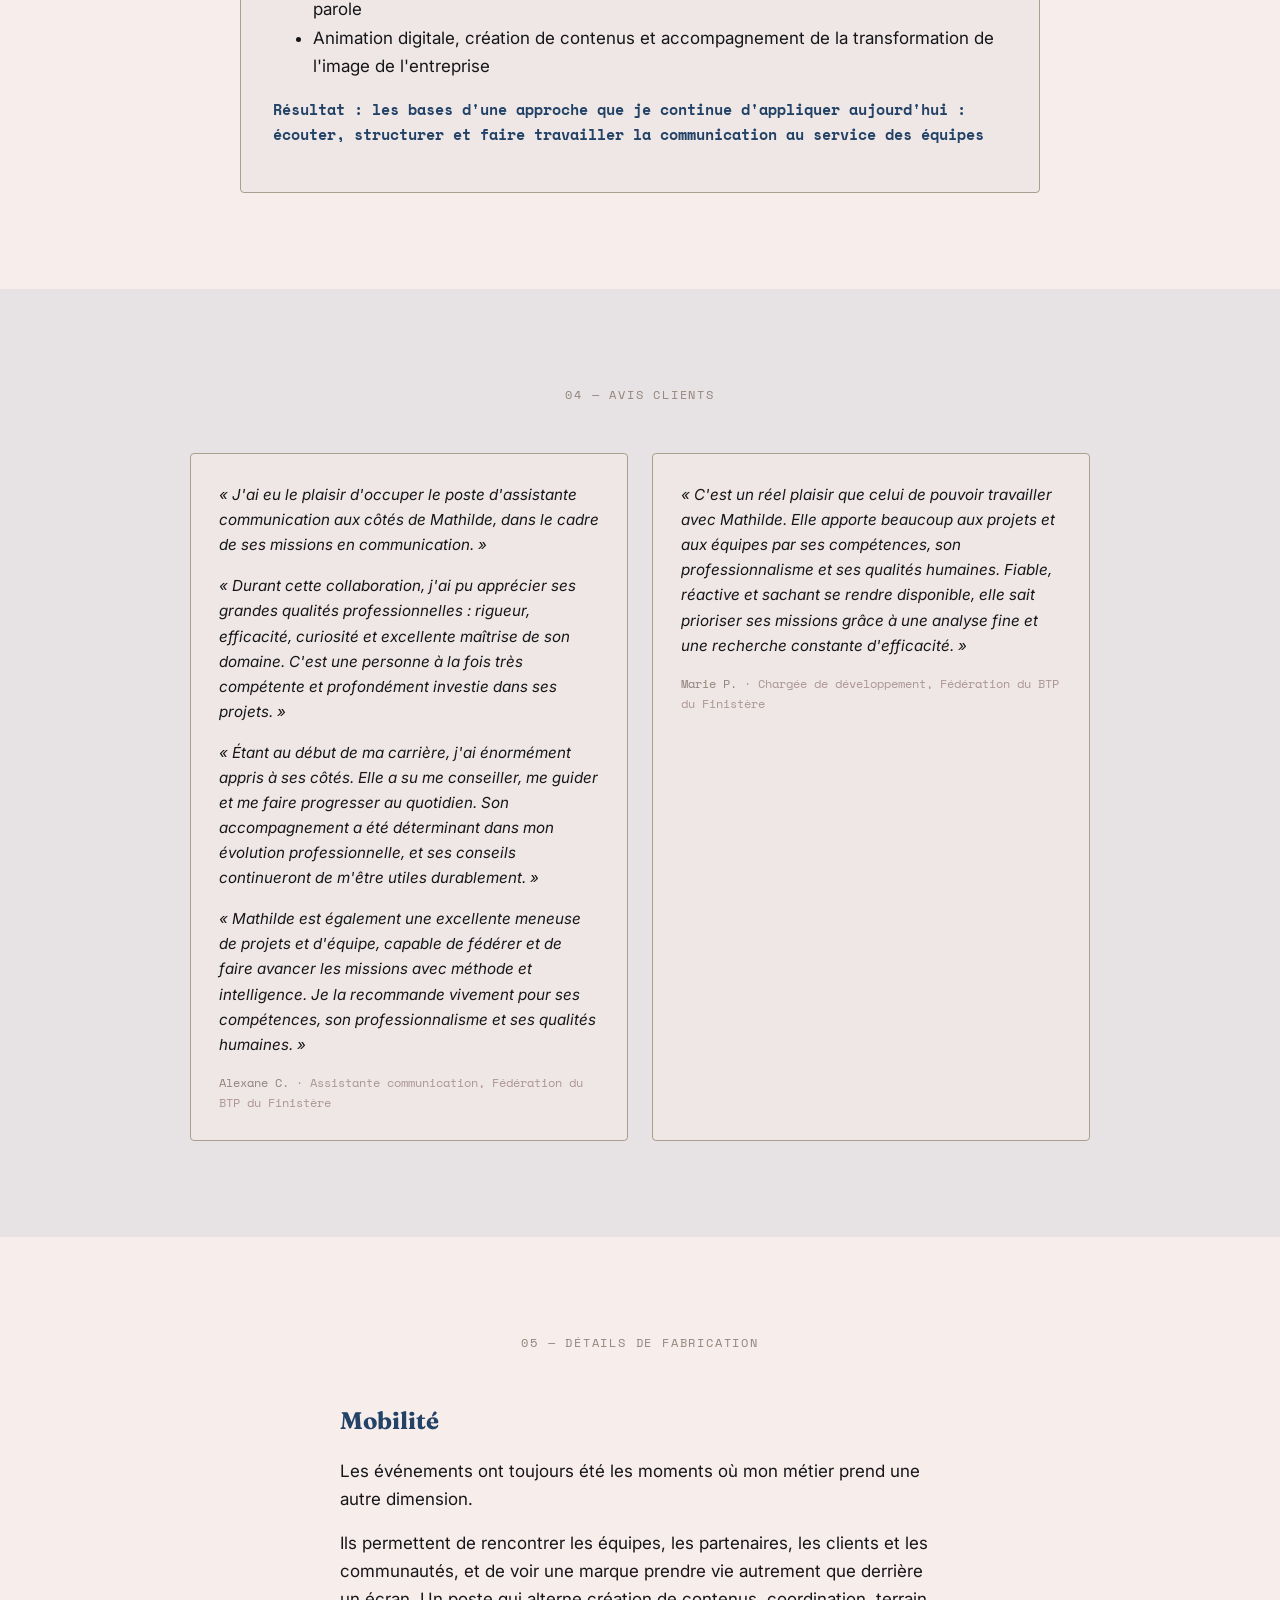
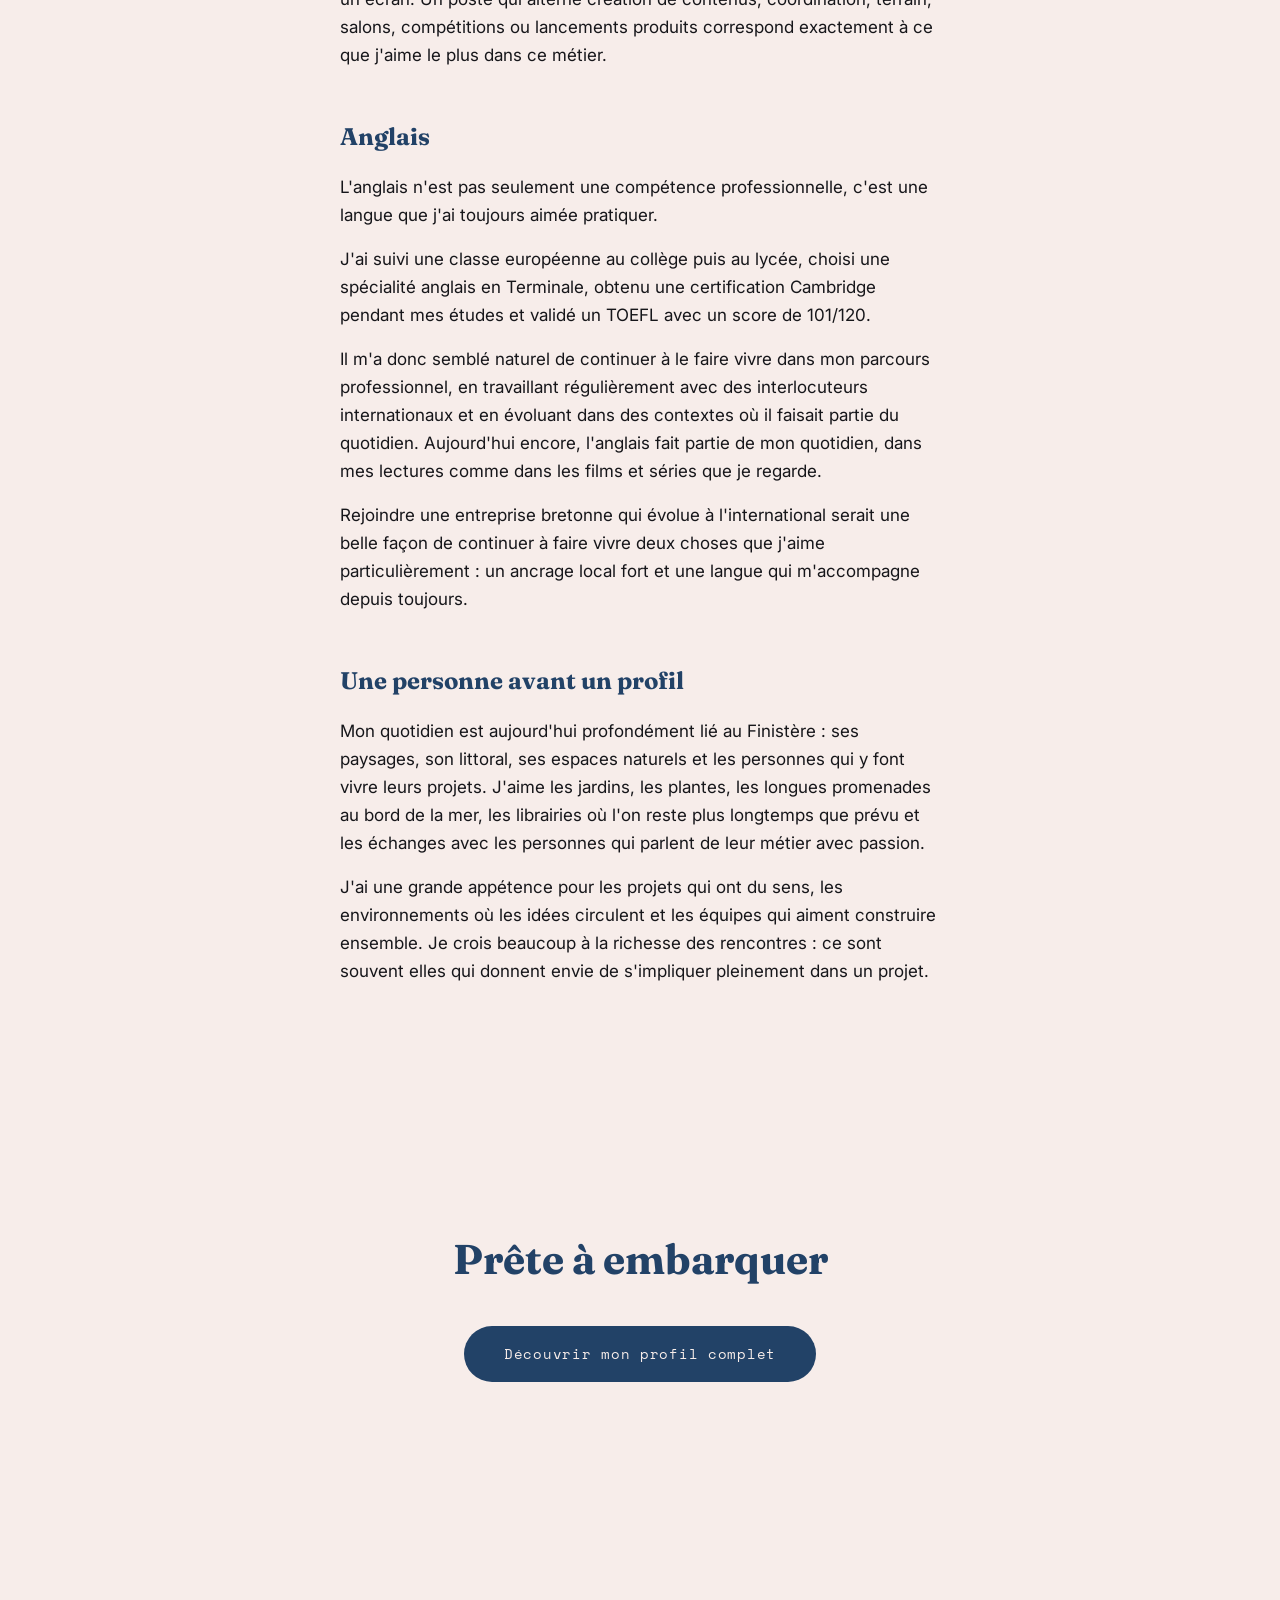
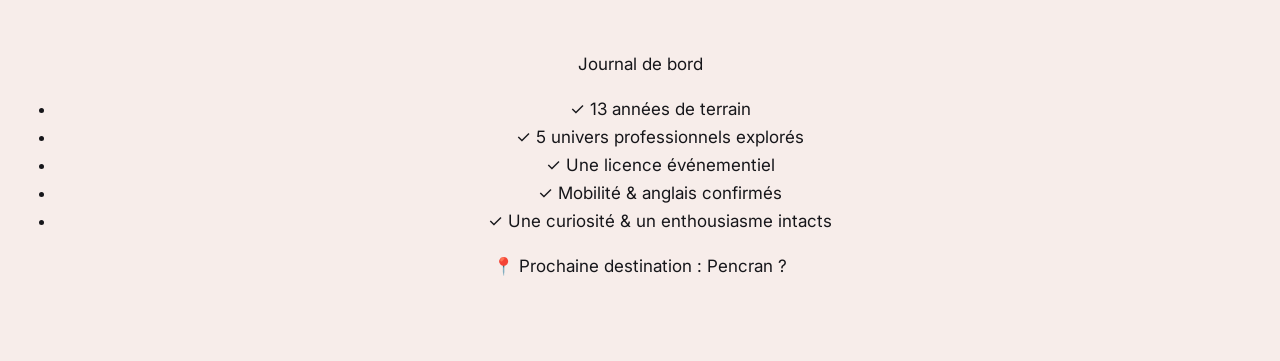
==== commit 6a9b6e3c: "Update index.html" ====
--- a/index.html
+++ b/index.html
@@ -7,7 +7,7 @@
 <meta name="description" content="Un nouveau profil s'apprête à rejoindre l'équipe AFS.">
 <link rel="preconnect" href="https://fonts.googleapis.com">
 <link rel="preconnect" href="https://fonts.gstatic.com" crossorigin>
-<link href="https://fonts.googleapis.com/css2?family=Fraunces:ital,opsz,wght@0,9..144,400;0,9..144,600;1,9..144,500&family=Inter:wght@400;500;600&family=Space+Mono:wght@400;700&display=swap" rel="stylesheet">
+<link href="https://fonts.googleapis.com/css2?family=Fraunces:ital,opsz,wght@0,9..144,400;0,9..144,600;1,9..144,500&family=Inter:wght@400;500;600&family=Oswald:wght@700&family=Space+Mono:wght@400;700&display=swap" rel="stylesheet">
 <link rel="stylesheet" href="style.css">
 </head>
 <body>
@@ -19,42 +19,43 @@
 
 <a class="lang-toggle" href="en/index.html">EN</a>
 
-<div class="badge" id="badge" aria-hidden="true">
-  <p class="badge__title">Nouveauté en approche</p>
-  <p class="badge__line">Profil découvert : <span id="badgePercent">0</span>%</p>
-  <p class="badge__line badge__line--muted">Rencontre : à venir…</p>
-</div>
-
 <header class="hero">
   <canvas id="wake" aria-hidden="true"></canvas>
   <div class="hero__inner">
-    <p class="hero__wordmark">AFS</p>
-    <p class="hero__tagline">The foiling spirit since 2009</p>
-    <p class="hero__eyebrow">Nouveauté à venir chez AFS</p>
-    <h1 class="hero__title">Un nouveau profil s'apprête<br>à rejoindre l'équipe</h1>
-    <p class="hero__sub">Sortie prévue prochainement</p>
-    <a href="#matieres" class="hero__scroll">
-      <span>Découvrir</span>
-      <svg width="14" height="20" viewBox="0 0 14 20" fill="none">
-        <path d="M7 1V19M7 19L1 13M7 19L13 13" stroke="currentColor" stroke-width="1.5" stroke-linecap="round" stroke-linejoin="round"/>
-      </svg>
-    </a>
-  </div>
+  <p class="hero__logo">AFS <span>: The foiling spirit since 2009</span></p>
+  <p class="hero__eyebrow">Nouveauté à venir chez AFS</p>
+  <h1 class="hero__title">Une nouvelle recrue pourrait bientôt<br>rejoindre l'aventure AFS !</h1>
+  <p class="hero__poetic">
+    Certaines nouveautés arrivent dans un carton.<br>
+    D'autres commencent par une rencontre.<br>
+    Et si la prochaine aventure commençait ensemble ?
+  </p>
+  <a href="#matieres" class="hero__scroll">
+    <span>Découvrir</span>
+    <svg width="14" height="20" viewBox="0 0 14 20" fill="none">
+      <path d="M7 1V19M7 19L1 13M7 19L13 13" stroke="currentColor" stroke-width="1.5" stroke-linecap="round" stroke-linejoin="round"/>
+    </svg>
+  </a>
+</div>
 </header>
 
 <div class="ticker" aria-hidden="true">
-  <div class="ticker__track">
-    <span>13 ans d'expérience</span>
-    <span>1 licence événementiel</span>
-    <span>5 univers professionnels explorés</span>
-    <span>1 obsession : créer du lien</span>
-    <span>∞ curiosité</span>
-    <span>13 ans d'expérience</span>
-    <span>1 licence événementiel</span>
-    <span>5 univers professionnels explorés</span>
-    <span>1 obsession : créer du lien</span>
-    <span>∞ curiosité</span>
-  </div>
+ <div class="ticker__track">
+  <span>Nom : Mathilde</span>
+  <span>Version : 13.0</span>
+  <span>Langues : FR / EN</span>
+  <span>Rayon d'action : France &amp; International</span>
+  <span>Base : Plouédern</span>
+  <span>État : Bientôt disponible</span>
+  <span>Mise à jour : Août 2026</span>
+  <span>Nom : Mathilde</span>
+  <span>Version : 13.0</span>
+  <span>Langues : FR / EN</span>
+  <span>Rayon d'action : France &amp; International</span>
+  <span>Base : Plouédern</span>
+  <span>État : Bientôt disponible</span>
+  <span>Mise à jour : Août 2026</span>
+</div>
 </div>
 
 <main>
@@ -64,7 +65,7 @@
     <div class="block" data-reveal>
       <p class="section__num">01 — Matières premières</p>
       <p class="block__text">Chaque entreprise possède sa propre culture, ses habitudes, ses forces et son histoire. Lorsque j'intègre un nouvel environnement, ma première démarche est toujours la suivante : comprendre avant d'agir.</p>
-      <p class="block__text">Découvrir les équipes, écouter les besoins, rencontrer les partenaires, observer les produits et les publics auxquels ils s'adressent.</p>
+      <p class="block__text">Aller à la rencontre des équipes, écouter les besoins, rencontrer les partenaires, se familiariser avec les produits et les publics auxquels ils s'adressent.</p>
       <p class="block__text">Cette phase d'immersion est essentielle. Elle permet ensuite de prendre les sujets en main rapidement, d'identifier les opportunités et d'apporter des solutions adaptées plutôt que des réponses toutes faites.</p>
       <p class="block__text">C'est cette approche qui m'a permis de créer des pôles événementiel et communication depuis zéro, mais aussi d'accompagner des structures déjà établies dans leur développement.</p>
       <p class="block__text">Construire avec l'existant, apporter un regard neuf et devenir rapidement un relais fiable pour les équipes : c'est ainsi que j'aime travailler.</p>
@@ -75,21 +76,24 @@
   <section id="assemblage" class="section section--alt">
     <p class="section__num section__num--center">02 — Assemblage</p>
     <div class="assemble">
-      <div class="assemble__item" data-reveal>
-        <h3 class="assemble__title">Événementiel</h3>
-        <p>Un événement réussi commence longtemps avant l'ouverture des portes. Il faut imaginer un format adapté, construire un planning réaliste, coordonner les prestataires, suivre les budgets, anticiper les imprévus et garder une vision d'ensemble jusqu'aux derniers détails.</p>
-        <p>Au fil des années, j'ai organisé des événements professionnels, des rencontres partenaires, des temps forts institutionnels, des journées portes ouvertes et des rendez-vous fédérateurs. Des projets très différents, mais avec un même point commun : créer des moments qui rassemblent et qui donnent envie aux participants de repartir avec une vraie expérience de marque.</p>
-      </div>
-      <div class="assemble__item" data-reveal>
-        <h3 class="assemble__title">Communication</h3>
-        <p>Une communication efficace ne consiste pas seulement à publier régulièrement. Elle consiste à comprendre ce qui mérite d'être raconté, à trouver le bon angle, à adapter le message au bon public et à créer une cohérence entre tous les supports.</p>
-        <p>Réseaux sociaux, newsletters, sites internet, relations presse, communication interne ou contenus éditoriaux : chaque outil possède son propre langage, mais tous doivent raconter une même histoire.</p>
-      </div>
-      <div class="assemble__item" data-reveal>
-        <h3 class="assemble__title">Relations partenaires, ambassadeurs &amp; communautés</h3>
-        <p>Derrière chaque projet, il y a avant tout des personnes. Créer et entretenir des relations durables avec des partenaires, accompagner des collaborations, coordonner des prises de parole ou représenter une structure lors d'événements font partie intégrante de mon quotidien.</p>
-        <p>J'ai appris qu'un réseau ne se construit pas uniquement avec des contacts, mais avec de la confiance, de la disponibilité et une véritable attention portée aux relations humaines.</p>
-      </div>
+     <div class="assemble__item" data-reveal>
+  <h3 class="assemble__title">Événementiel</h3>
+  <p>Un événement réussi commence longtemps avant l'ouverture des portes.</p>
+  <p>Il faut imaginer un format adapté, construire un planning réaliste, coordonner les prestataires, suivre les budgets, anticiper les imprévus et garder une vision d'ensemble jusqu'aux derniers détails.</p>
+  <p>Au fil des années, j'ai organisé des événements professionnels, des rencontres partenaires, des temps forts institutionnels, des journées portes ouvertes et des rendez-vous fédérateurs. Des projets très différents, mais avec un même point commun : créer des moments qui rassemblent et qui donnent envie aux participants de repartir avec une vraie expérience de marque.</p>
+</div>
+<div class="assemble__item" data-reveal>
+  <h3 class="assemble__title">Communication</h3>
+  <p>Une communication utile commence par une bonne compréhension du terrain.</p>
+  <p>Il ne s'agit pas seulement de publier, mais de savoir ce qui mérite d'être raconté, à trouver le bon angle, à adapter le message au bon public et à créer une cohérence entre tous les supports.</p>
+  <p>Réseaux sociaux, newsletters, sites internet, relations presse, communication interne ou contenus éditoriaux : chaque outil possède son propre langage, mais tous doivent raconter une même histoire.</p>
+</div>
+<div class="assemble__item" data-reveal>
+  <h3 class="assemble__title">Relations partenaires, ambassadeurs &amp; communautés</h3>
+  <p>Derrière chaque projet, il y a d'abord une relation humaine.</p>
+  <p>Créer et entretenir des relations durables avec des partenaires, accompagner des collaborations, coordonner des prises de parole ou représenter une structure lors d'événements font partie intégrante de mon quotidien.</p>
+  <p>J'ai appris qu'un réseau ne se construit pas uniquement avec des contacts, mais avec de la confiance, de la disponibilité et une véritable attention portée aux relations humaines.</p>
+</div>
     </div>
   </section>
 
@@ -97,48 +101,58 @@
   <section id="tests" class="section">
     <p class="section__num section__num--center">03 — Tests terrain</p>
     <div class="testgrid">
-      <article class="testcard" data-reveal>
-        <p class="testcard__eyebrow">Fédération du BTP du Finistère</p>
-        <h3 class="testcard__mission">Créer une communauté professionnelle et faire vivre une organisation sur le terrain</h3>
-        <p>Pilotage d'événements institutionnels, coordination des prestataires, création des supports associés et accompagnement des temps forts adhérents.</p>
-        <p>Co-animation du réseau partenaires, développement des relations presse et représentation de la fédération auprès des acteurs du territoire.</p>
-        <p>Création d'un pôle communication et événementiel : stratégie éditoriale, refonte de la newsletter, animation des communautés digitales et structuration des outils.</p>
-        <p class="testcard__result">Résultat : engagement multiplié par plus de deux en six mois.</p>
-      </article>
-
-      <article class="testcard" data-reveal>
-        <p class="testcard__eyebrow">Délices du Kae</p>
-        <h3 class="testcard__mission">Accompagner le développement d'une marque auprès de ses publics</h3>
-        <p>Organisation d'animations commerciales et événementielles, coordination des partenaires locaux et valorisation de la marque auprès des équipes terrain.</p>
-        <p>Construction d'une stratégie de communication globale pour quatre établissements : ligne éditoriale, contenus, réseaux sociaux, supports et cohérence de marque.</p>
-        <p class="testcard__result">Résultat : des communautés plus engagées et une identité harmonisée sur l'ensemble du réseau.</p>
-      </article>
-
-      <article class="testcard" data-reveal>
-        <p class="testcard__eyebrow">Activité indépendante</p>
-        <h3 class="testcard__mission">Créer des événements, développer une communauté et porter un projet de A à Z</h3>
-        <p>Conception et organisation d'événements et d'ateliers : création des formats, coordination des intervenants et prestataires, gestion logistique, communication associée et suivi des retombées.</p>
-        <p>Animation d'une communauté de clients et de partenaires, développement d'une relation de proximité et accompagnement personnalisé de plus de 250 clients chaque année.</p>
-        <p>Une expérience entrepreneuriale complète : gestion autonome d'une activité, pilotage budgétaire, développement commercial et création d'une marque durable.</p>
-        <p class="testcard__result">Résultat : une visibilité développée sans investissement publicitaire et une activité pérenne pendant six ans.</p>
-      </article>
-
-      <article class="testcard" data-reveal>
-        <p class="testcard__eyebrow">Association No Boxes, No Boundaries</p>
-        <h3 class="testcard__mission">Créer des événements et fédérer une communauté autour d'un projet culturel</h3>
-        <p>Co-fondation et pilotage d'une structure événementielle culturelle : conception et production de concerts, spectacles et expositions dans plusieurs villes.</p>
-        <p>Coordination des équipes bénévoles, gestion des partenaires artistiques et techniques, relations presse et communication événementielle.</p>
-        <p class="testcard__result">Résultat : une expérience fondatrice qui m'a appris à créer des projets de terrain, mobiliser des communautés et donner vie à une identité de marque.</p>
-      </article>
-
-      <article class="testcard" data-reveal>
-        <p class="testcard__eyebrow">Adyton Conseil</p>
-        <h3 class="testcard__mission">Structurer une communication au service des équipes et de la marque</h3>
-        <p>Déploiement de la communication interne et externe d'un cabinet de conseil : création de supports, développement des outils collaboratifs et structuration des prises de parole.</p>
-        <p>Animation digitale, création de contenus et accompagnement de la transformation de l'image de l'entreprise.</p>
-        <p class="testcard__result">Résultat : une expérience qui a renforcé ma conviction qu'une communication efficace commence toujours par une bonne compréhension des personnes qui composent une organisation.</p>
-      </article>
-    </div>
+  <article class="testcard" data-reveal>
+    <p class="testcard__eyebrow">Fédération du BTP du Finistère · Responsable communication &amp; événementiel</p>
+    <h3 class="testcard__mission">Structurer et faire vivre une stratégie événementielle et communication au service d'un réseau professionnel</h3>
+    <ul>
+      <li>Pilotage complet des événements institutionnels : conception des formats, coordination des prestataires, gestion logistique et budgétaire, création des supports, analyse des retombées et accompagnement des temps forts adhérents</li>
+      <li>Co-animation du réseau de partenaires, développement des relations presse et représentation de la Fédération auprès des acteurs économiques et institutionnels du territoire</li>
+      <li>Création et structuration d'un pôle communication : stratégie éditoriale, animation des communautés, refonte de la newsletter et développement des outils de communication</li>
+    </ul>
+    <p class="testcard__result">Résultat : une fonction communication et événementiel entièrement structurée, des événements devenus de véritables temps forts du réseau et un engagement digital multiplié par plus de deux en six mois</p>
+  </article>
+
+  <article class="testcard" data-reveal>
+    <p class="testcard__eyebrow">Délices du Kae · Responsable communication &amp; événementiel</p>
+    <h3 class="testcard__mission">Faire vivre une marque sur le terrain comme en ligne</h3>
+    <ul>
+      <li>Conception et coordination d'animations commerciales, d'événements et d'ateliers : création des formats, gestion logistique, coordination des prestataires et valorisation de la marque auprès des partenaires, des équipes et des clients</li>
+      <li>Déploiement d'une stratégie de communication pour un réseau de quatre établissements : ligne éditoriale, contenus, animation des communautés et harmonisation de l'identité de marque</li>
+    </ul>
+    <p class="testcard__result">Résultat : des événements devenus de véritables leviers de visibilité locale, une identité harmonisée sur l'ensemble des établissements et des communautés durablement plus engagées</p>
+  </article>
+
+  <article class="testcard" data-reveal>
+    <p class="testcard__eyebrow">Activité indépendante · Responsable communication &amp; événementiel</p>
+    <h3 class="testcard__mission">Faire naître et grandir une marque en portant chaque étape du projet</h3>
+    <ul>
+      <li>Conception et animation d'événements et d'ateliers : création des formats, coordination des intervenants et prestataires, gestion logistique, communication associée et suivi des retombées</li>
+      <li>Création de l'identité de marque, développement de la visibilité, animation d'une communauté fidèle grâce à une stratégie de communication pensée et pilotée en autonomie, développement d'une relation de proximité et accompagnement personnalisé clientèle et partenaire</li>
+      <li>Direction d'une activité indépendante : pilotage stratégique et opérationnel, développement commercial, suivi budgétaire et accompagnement de plus de 250 clients chaque année</li>
+    </ul>
+    <p class="testcard__result">Résultat : une activité développée et pérennisée pendant six ans, une visibilité construite sans publicité et une communauté fidèle autour d'un projet porté de A à Z</p>
+  </article>
+
+  <article class="testcard" data-reveal>
+    <p class="testcard__eyebrow">Association No Boxes, No Boundaries · Présidente &amp; cheffe de projet événementiel</p>
+    <h3 class="testcard__mission">Concevoir des événements culturels et fédérer une communauté créative</h3>
+    <ul>
+      <li>Co-fondation et pilotage d'une structure événementielle : gouvernance, budgétisation, management d'équipes bénévoles et coordination d'un réseau de partenaires artistiques et techniques</li>
+      <li>Conception et production de concerts, spectacles et expositions, relations presse, communication événementielle et développement de la notoriété de l'association</li>
+    </ul>
+    <p class="testcard__result">Résultat : une expérience fondatrice qui m'a appris à créer des projets de terrain, fédérer des communautés et donner vie à une identité collective</p>
+  </article>
+
+  <article class="testcard" data-reveal>
+    <p class="testcard__eyebrow">Adyton Conseil · Chargée de communication</p>
+    <h3 class="testcard__mission">Structurer une communication au service des équipes et de la marque</h3>
+    <ul>
+      <li>Déploiement de la communication interne et externe d'un cabinet de conseil : création de supports, développement des outils collaboratifs et structuration des prises de parole</li>
+      <li>Animation digitale, création de contenus et accompagnement de la transformation de l'image de l'entreprise</li>
+    </ul>
+    <p class="testcard__result">Résultat : les bases d'une approche que je continue d'appliquer aujourd'hui : écouter, structurer et faire travailler la communication au service des équipes</p>
+  </article>
+</div>
   </section>
 
   <!-- SECTION 04 — AVIS CLIENTS -->
@@ -146,12 +160,15 @@
     <p class="section__num section__num--center">04 — Avis clients</p>
     <div class="reviews">
       <blockquote class="review" data-reveal>
-        <p class="review__text">« Durant notre collaboration, j'ai pu apprécier ses grandes qualités professionnelles : rigueur, efficacité, curiosité et excellente maîtrise de son domaine. C'est une personne à la fois très compétente et profondément investie dans ses projets. »</p>
-        <footer class="review__author">Alexane <span>· Assistante communication, Fédération du BTP du Finistère</span></footer>
-      </blockquote>
+  <p class="review__text">« J'ai eu le plaisir d'occuper le poste d'assistante communication aux côtés de Mathilde, dans le cadre de ses missions en communication. »</p>
+  <p class="review__text">« Durant cette collaboration, j'ai pu apprécier ses grandes qualités professionnelles : rigueur, efficacité, curiosité et excellente maîtrise de son domaine. C'est une personne à la fois très compétente et profondément investie dans ses projets. »</p>
+  <p class="review__text">« Étant au début de ma carrière, j'ai énormément appris à ses côtés. Elle a su me conseiller, me guider et me faire progresser au quotidien. Son accompagnement a été déterminant dans mon évolution professionnelle, et ses conseils continueront de m'être utiles durablement. »</p>
+  <p class="review__text">« Mathilde est également une excellente meneuse de projets et d'équipe, capable de fédérer et de faire avancer les missions avec méthode et intelligence. Je la recommande vivement pour ses compétences, son professionnalisme et ses qualités humaines. »</p>
+  <footer class="review__author">Alexane C. <span>· Assistante communication, Fédération du BTP du Finistère</span></footer>
+</blockquote>
       <blockquote class="review" data-reveal>
         <p class="review__text">« C'est un réel plaisir que celui de pouvoir travailler avec Mathilde. Elle apporte beaucoup aux projets et aux équipes par ses compétences, son professionnalisme et ses qualités humaines. Fiable, réactive et sachant se rendre disponible, elle sait prioriser ses missions grâce à une analyse fine et une recherche constante d'efficacité. »</p>
-        <footer class="review__author">Marie <span>· Chargée de développement, Fédération du BTP du Finistère</span></footer>
+        <footer class="review__author">Marie P. <span>· Chargée de développement, Fédération du BTP du Finistère</span></footer>
       </blockquote>
     </div>
   </section>
@@ -161,15 +178,17 @@
     <p class="section__num section__num--center">05 — Détails de fabrication</p>
     <div class="fabrication">
       <div class="block block--narrow" data-reveal>
-        <h3 class="block__title">Mobilité</h3>
-        <p class="block__text">Les événements ont toujours été les moments où mon métier prend une autre dimension. Ils permettent de rencontrer les équipes, les partenaires, les clients et les communautés, et de voir une marque prendre vie autrement que derrière un écran. Un poste qui alterne création de contenus, coordination, terrain, salons, compétitions ou lancements produits correspond exactement à ce que j'aime dans la communication.</p>
-      </div>
-      <div class="block block--narrow" data-reveal>
-        <h3 class="block__title">Anglais</h3>
-        <p class="block__text">L'anglais n'est pas seulement une compétence professionnelle, c'est une langue que j'ai toujours aimée pratiquer. J'ai suivi une classe européenne au collège puis au lycée, choisi une spécialité anglais en terminale, obtenu une certification Cambridge pendant mes études et validé un TOEFL avec un score de 101/120.</p>
-        <p class="block__text">Dans mes expériences professionnelles, j'ai également eu l'occasion d'échanger au quotidien avec des interlocuteurs internationaux. Aujourd'hui encore, l'anglais fait partie de mon quotidien : je lis régulièrement des romans en version originale et regarde la majorité de mes films en anglais.</p>
-        <p class="block__text">Rejoindre une entreprise bretonne qui évolue à l'international serait une belle façon de continuer à faire vivre deux choses que j'aime particulièrement : un ancrage local fort et une langue qui m'accompagne depuis toujours.</p>
-      </div>
+  <h3 class="block__title">Mobilité</h3>
+  <p class="block__text">Les événements ont toujours été les moments où mon métier prend une autre dimension.</p>
+  <p class="block__text">Ils permettent de rencontrer les équipes, les partenaires, les clients et les communautés, et de voir une marque prendre vie autrement que derrière un écran. Un poste qui alterne création de contenus, coordination, terrain, salons, compétitions ou lancements produits correspond exactement à ce que j'aime le plus dans ce métier.</p>
+</div>
+<div class="block block--narrow" data-reveal>
+  <h3 class="block__title">Anglais</h3>
+  <p class="block__text">L'anglais n'est pas seulement une compétence professionnelle, c'est une langue que j'ai toujours aimée pratiquer.</p>
+  <p class="block__text">J'ai suivi une classe européenne au collège puis au lycée, choisi une spécialité anglais en Terminale, obtenu une certification Cambridge pendant mes études et validé un TOEFL avec un score de 101/120.</p>
+  <p class="block__text">Il m'a donc semblé naturel de continuer à le faire vivre dans mon parcours professionnel, en travaillant régulièrement avec des interlocuteurs internationaux et en évoluant dans des contextes où il faisait partie du quotidien. Aujourd'hui encore, l'anglais fait partie de mon quotidien, dans mes lectures comme dans les films et séries que je regarde.</p>
+  <p class="block__text">Rejoindre une entreprise bretonne qui évolue à l'international serait une belle façon de continuer à faire vivre deux choses que j'aime particulièrement : un ancrage local fort et une langue qui m'accompagne depuis toujours.</p>
+</div>
       <div class="block block--narrow" data-reveal>
         <h3 class="block__title">Une personne avant un profil</h3>
         <p class="block__text">Mon quotidien est aujourd'hui profondément lié au Finistère : ses paysages, son littoral, ses espaces naturels et les personnes qui y font vivre leurs projets. J'aime les jardins, les plantes, les longues promenades au bord de la mer, les librairies où l'on reste plus longtemps que prévu et les échanges avec les personnes qui parlent de leur métier avec passion.</p>
@@ -192,18 +211,20 @@
 </main>
 
 <footer class="footer">
-  <p class="status-title">Status update</p>
-  <ul class="status-list">
-    <li>✓ Expérience chargée</li>
-    <li>✓ Communautés activées</li>
-    <li>✓ Mobilité confirmée</li>
-    <li class="status-list__pending">En attente d'une rencontre</li>
-  </ul>
-  <button class="reveal-phone" id="revealPhoneBtn" aria-live="polite">
-    <span id="phoneDisplay">Un besoin de me joindre directement ?</span>
-  </button>
+  <div class="logbook" id="logbookBtn" role="button" tabindex="0" aria-pressed="false">
+    <p class="logbook__title">Journal de bord</p>
+    <ul class="logbook__list">
+      <li>✓ 13 années de terrain</li>
+      <li>✓ 5 univers professionnels explorés</li>
+      <li>✓ Une licence événementiel</li>
+      <li>✓ Mobilité &amp; anglais confirmés</li>
+      <li>✓ Une curiosité &amp; un enthousiasme intacts</li>
+    </ul>
+    <p class="logbook__destination">📍 Prochaine destination : Pencran ?</p>
+    <p class="logbook__reveal" id="logbookReveal" aria-live="polite"></p>
+  </div>
 </footer>
 
 <script src="script.js"></script>
 </body>
-</html>+</html>
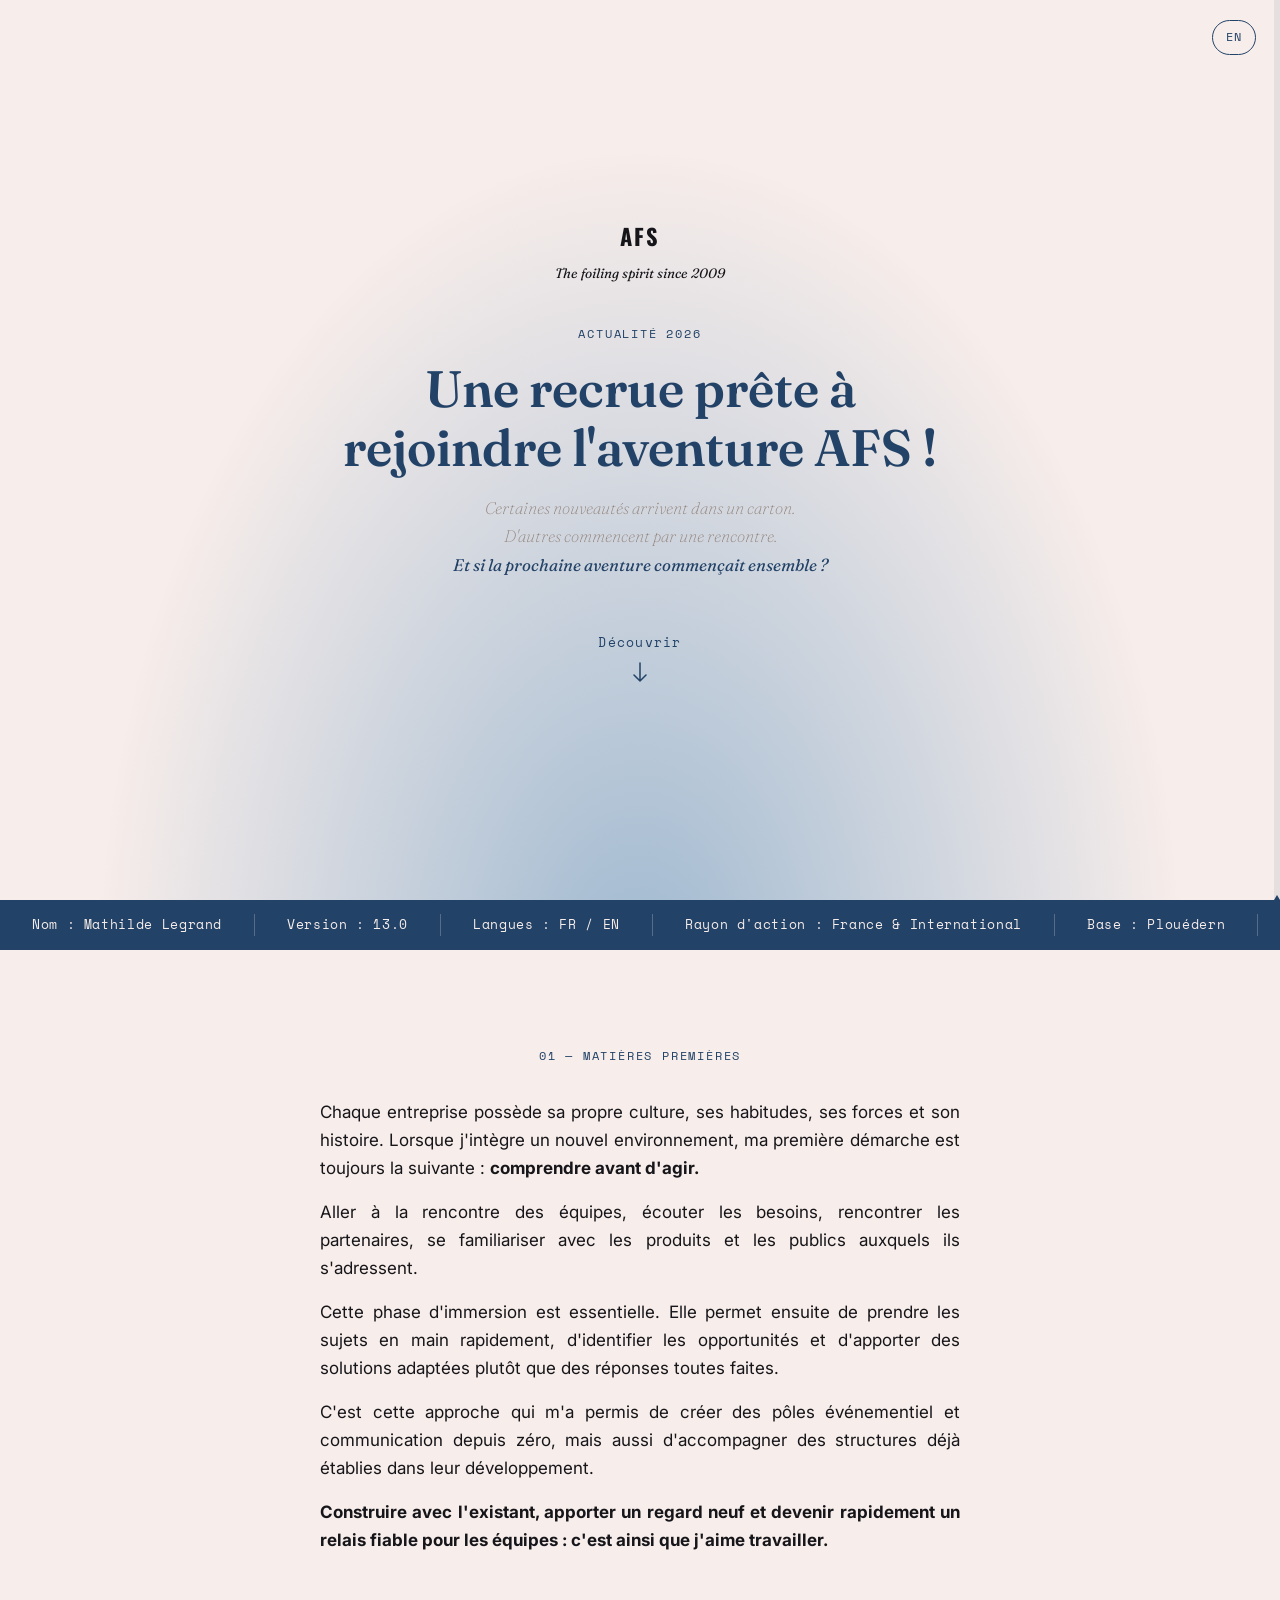
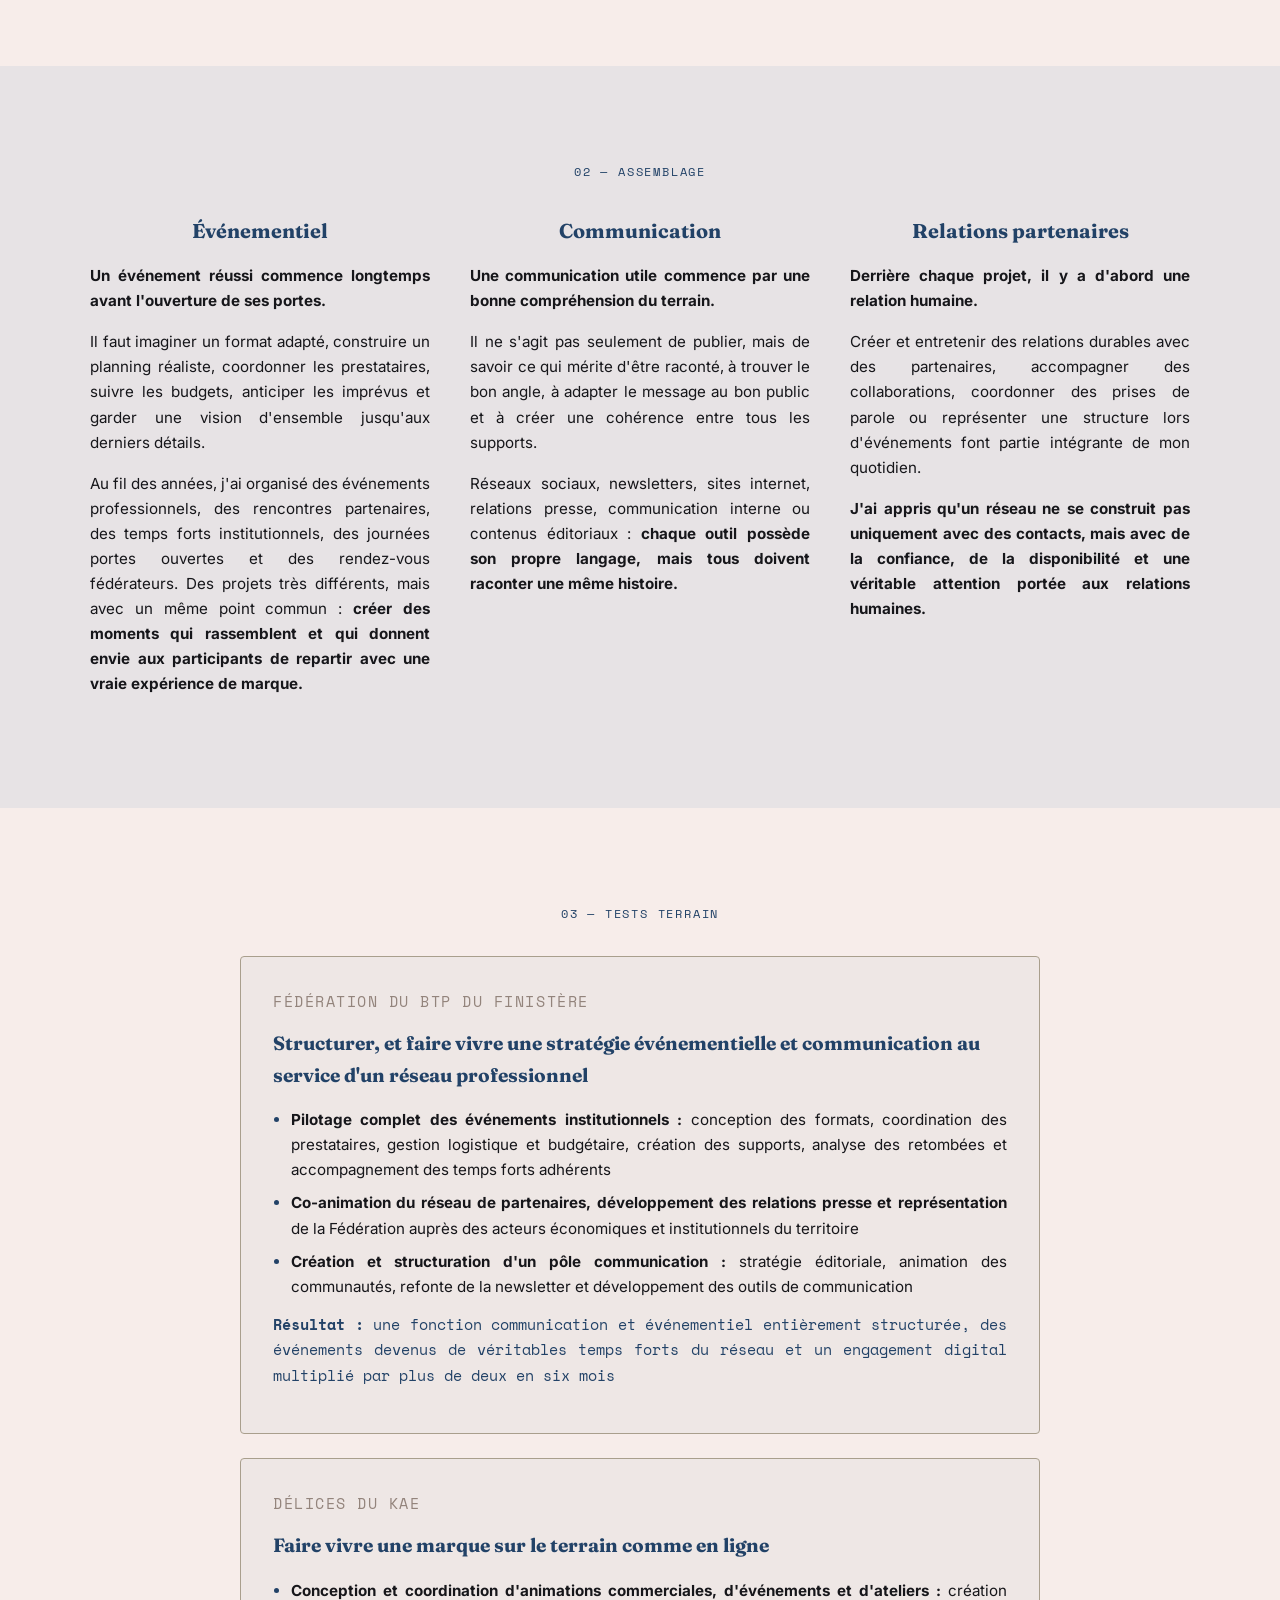
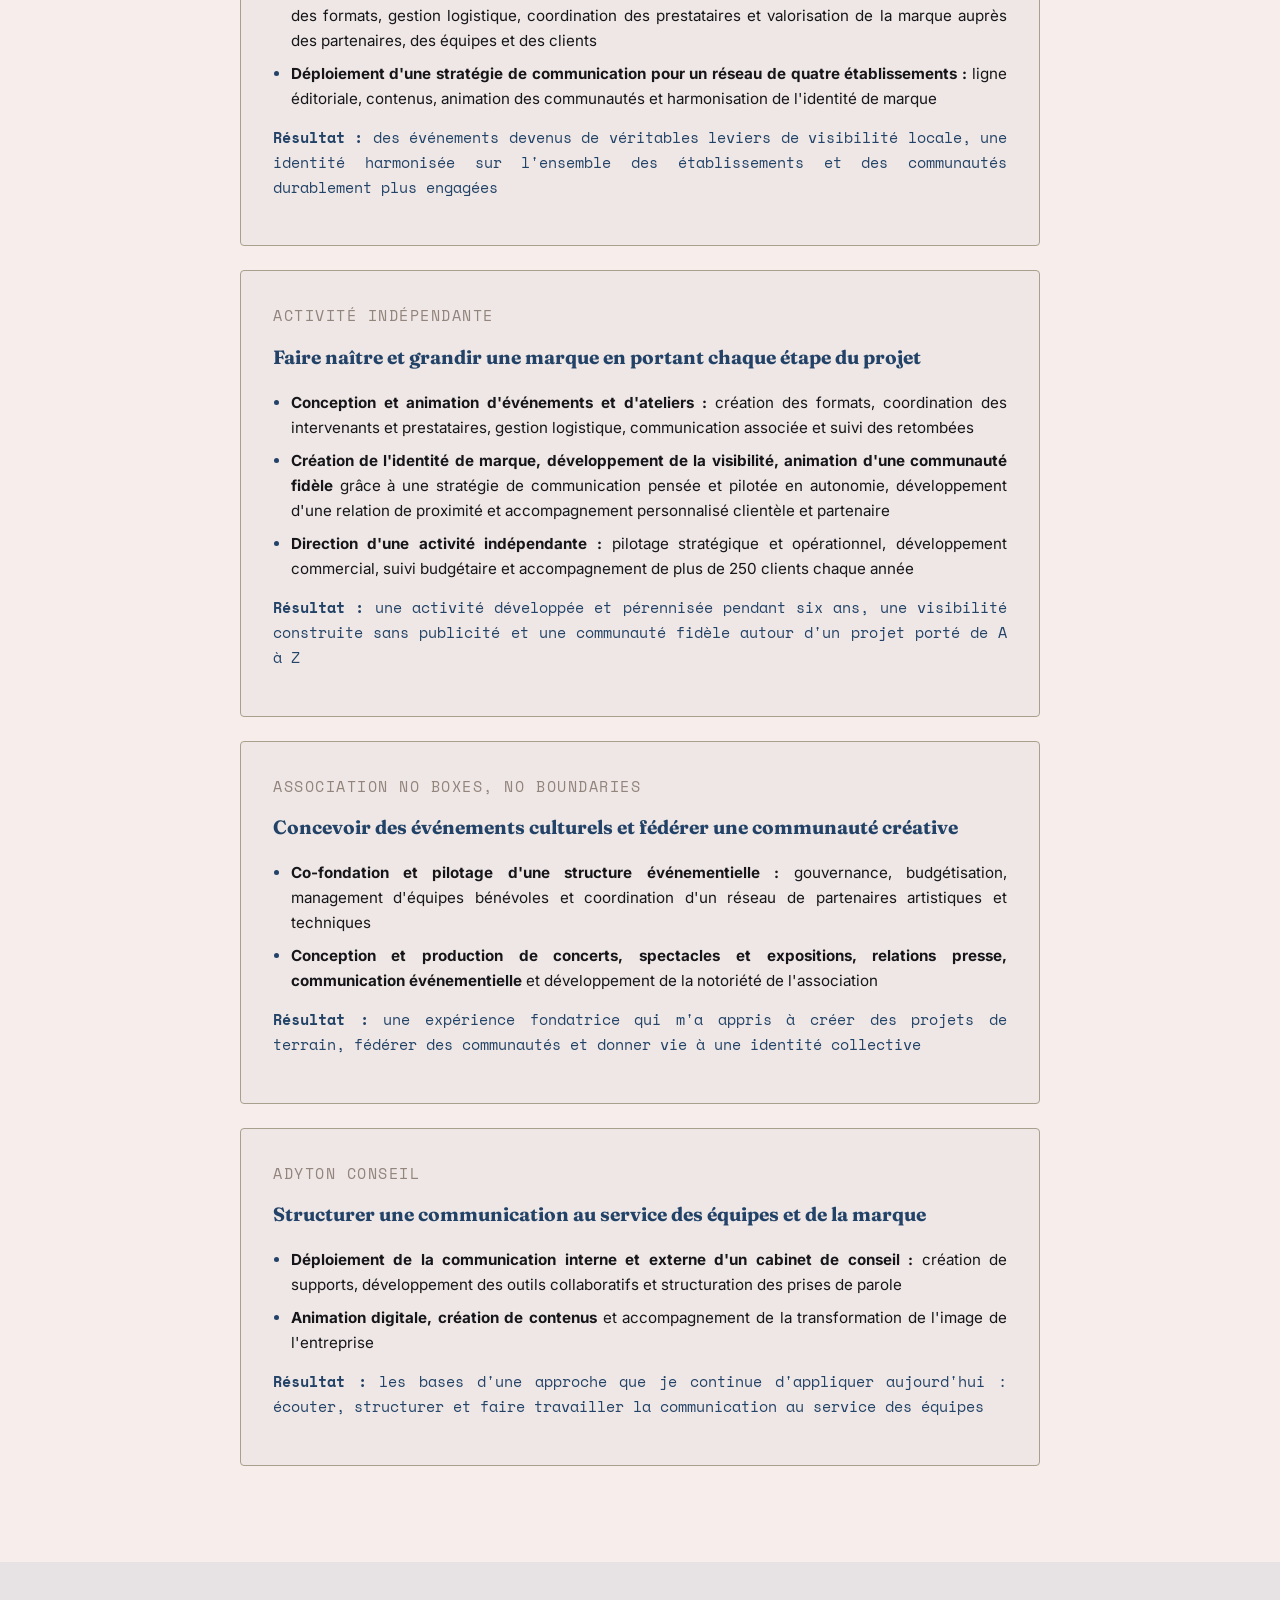
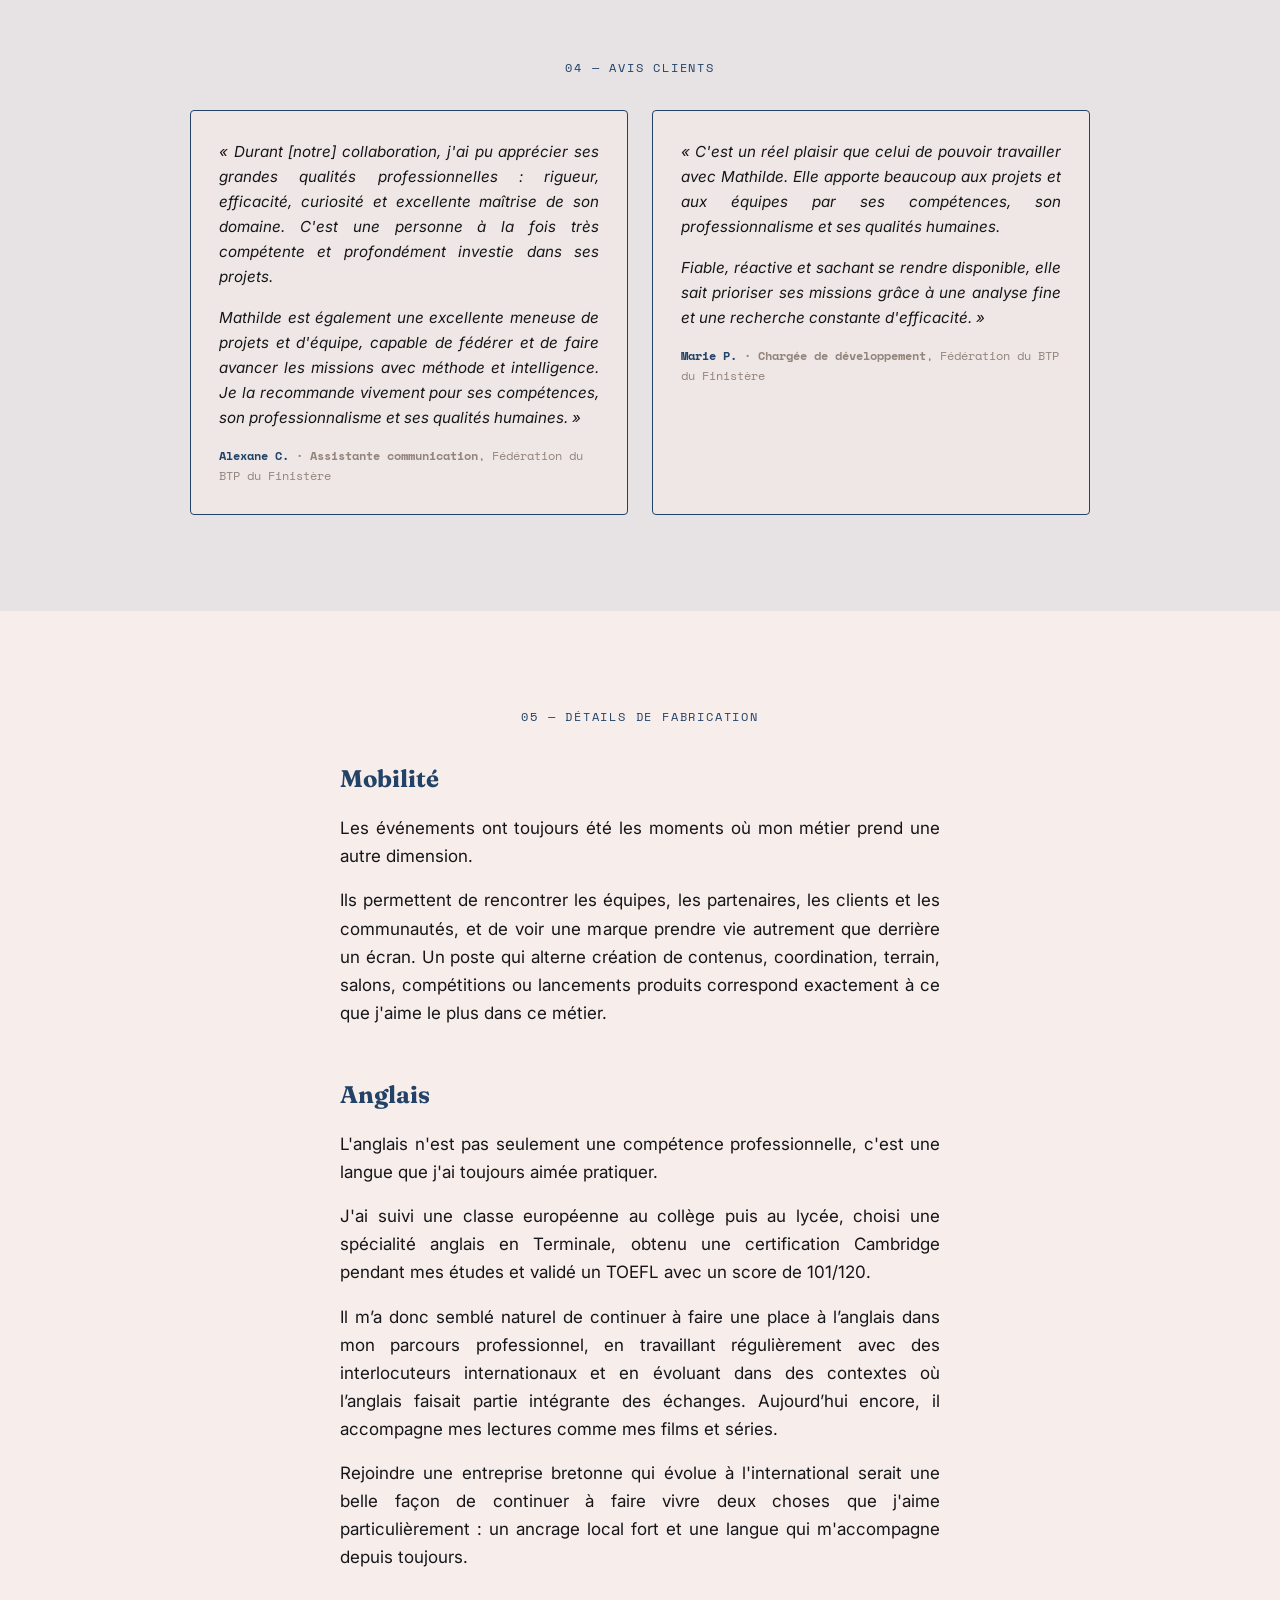
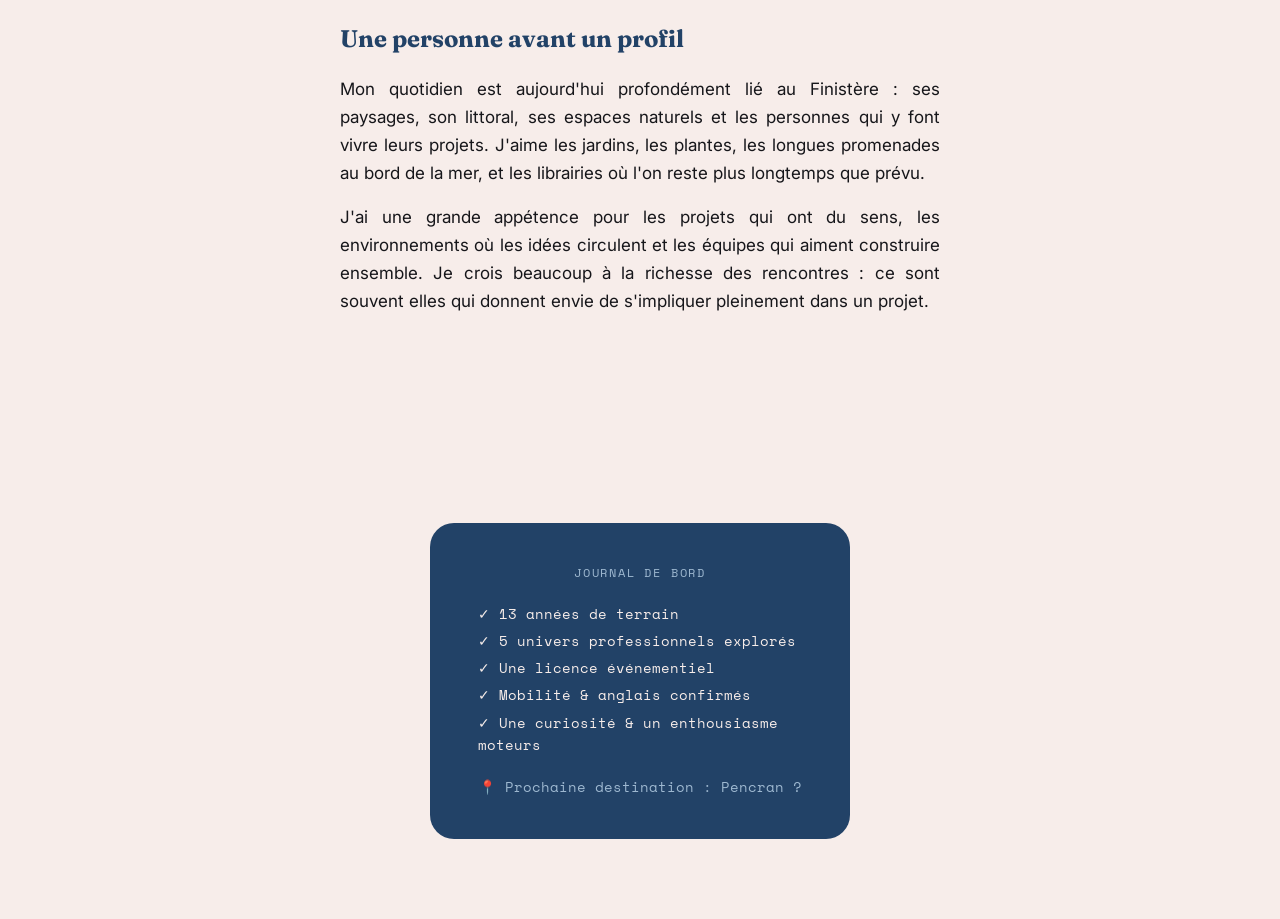
==== commit acb47da8: "Update index.html" ====
--- a/index.html
+++ b/index.html
@@ -22,14 +22,15 @@
 <header class="hero">
   <canvas id="wake" aria-hidden="true"></canvas>
   <div class="hero__inner">
-  <p class="hero__logo">AFS <span>: The foiling spirit since 2009</span></p>
-  <p class="hero__eyebrow">Nouveauté à venir chez AFS</p>
-  <h1 class="hero__title">Une nouvelle recrue pourrait bientôt<br>rejoindre l'aventure AFS !</h1>
-  <p class="hero__poetic">
-    Certaines nouveautés arrivent dans un carton.<br>
-    D'autres commencent par une rencontre.<br>
-    Et si la prochaine aventure commençait ensemble ?
-  </p>
+  <p class="hero__logo">AFS</p>
+<p class="hero__tagline">The foiling spirit since 2009</p>
+<p class="hero__eyebrow">Actualité 2026</p>
+<h1 class="hero__title">Une recrue prête à <br>rejoindre l'aventure AFS !</h1>
+<p class="hero__poetic">
+  <span class="hero__poetic-line">Certaines nouveautés arrivent dans un carton.</span><br>
+  <span class="hero__poetic-line">D'autres commencent par une rencontre.</span><br>
+  <span class="hero__poetic-highlight">Et si la prochaine aventure commençait ensemble ?</span>
+</p>
   <a href="#matieres" class="hero__scroll">
     <span>Découvrir</span>
     <svg width="14" height="20" viewBox="0 0 14 20" fill="none">
@@ -41,14 +42,14 @@
 
 <div class="ticker" aria-hidden="true">
  <div class="ticker__track">
-  <span>Nom : Mathilde</span>
+  <span>Nom : Mathilde Legrand</span>
   <span>Version : 13.0</span>
   <span>Langues : FR / EN</span>
   <span>Rayon d'action : France &amp; International</span>
   <span>Base : Plouédern</span>
   <span>État : Bientôt disponible</span>
   <span>Mise à jour : Août 2026</span>
-  <span>Nom : Mathilde</span>
+  <span>Nom : Mathilde Legrand</span>
   <span>Version : 13.0</span>
   <span>Langues : FR / EN</span>
   <span>Rayon d'action : France &amp; International</span>
@@ -64,11 +65,11 @@
   <section id="matieres" class="section">
     <div class="block" data-reveal>
       <p class="section__num">01 — Matières premières</p>
-      <p class="block__text">Chaque entreprise possède sa propre culture, ses habitudes, ses forces et son histoire. Lorsque j'intègre un nouvel environnement, ma première démarche est toujours la suivante : comprendre avant d'agir.</p>
+      <p class="block__text">Chaque entreprise possède sa propre culture, ses habitudes, ses forces et son histoire. Lorsque j'intègre un nouvel environnement, ma première démarche est toujours la suivante : <strong>comprendre avant d'agir.</strong></p>
       <p class="block__text">Aller à la rencontre des équipes, écouter les besoins, rencontrer les partenaires, se familiariser avec les produits et les publics auxquels ils s'adressent.</p>
       <p class="block__text">Cette phase d'immersion est essentielle. Elle permet ensuite de prendre les sujets en main rapidement, d'identifier les opportunités et d'apporter des solutions adaptées plutôt que des réponses toutes faites.</p>
       <p class="block__text">C'est cette approche qui m'a permis de créer des pôles événementiel et communication depuis zéro, mais aussi d'accompagner des structures déjà établies dans leur développement.</p>
-      <p class="block__text">Construire avec l'existant, apporter un regard neuf et devenir rapidement un relais fiable pour les équipes : c'est ainsi que j'aime travailler.</p>
+      <p class="block__text"><strong>Construire avec l'existant, apporter un regard neuf et devenir rapidement un relais fiable pour les équipes : c'est ainsi que j'aime travailler.</strong></p>
     </div>
   </section>
 
@@ -78,21 +79,21 @@
     <div class="assemble">
      <div class="assemble__item" data-reveal>
   <h3 class="assemble__title">Événementiel</h3>
-  <p>Un événement réussi commence longtemps avant l'ouverture des portes.</p>
+  <p><strong>Un événement réussi commence longtemps avant l'ouverture de ses portes.</strong></p>
   <p>Il faut imaginer un format adapté, construire un planning réaliste, coordonner les prestataires, suivre les budgets, anticiper les imprévus et garder une vision d'ensemble jusqu'aux derniers détails.</p>
-  <p>Au fil des années, j'ai organisé des événements professionnels, des rencontres partenaires, des temps forts institutionnels, des journées portes ouvertes et des rendez-vous fédérateurs. Des projets très différents, mais avec un même point commun : créer des moments qui rassemblent et qui donnent envie aux participants de repartir avec une vraie expérience de marque.</p>
+  <p>Au fil des années, j'ai organisé des événements professionnels, des rencontres partenaires, des temps forts institutionnels, des journées portes ouvertes et des rendez-vous fédérateurs. Des projets très différents, mais avec un même point commun :<strong> créer des moments qui rassemblent et qui donnent envie aux participants de repartir avec une vraie expérience de marque.</strong></p>
 </div>
 <div class="assemble__item" data-reveal>
   <h3 class="assemble__title">Communication</h3>
-  <p>Une communication utile commence par une bonne compréhension du terrain.</p>
+  <p><strong>Une communication utile commence par une bonne compréhension du terrain.</strong></p>
   <p>Il ne s'agit pas seulement de publier, mais de savoir ce qui mérite d'être raconté, à trouver le bon angle, à adapter le message au bon public et à créer une cohérence entre tous les supports.</p>
-  <p>Réseaux sociaux, newsletters, sites internet, relations presse, communication interne ou contenus éditoriaux : chaque outil possède son propre langage, mais tous doivent raconter une même histoire.</p>
+  <p>Réseaux sociaux, newsletters, sites internet, relations presse, communication interne ou contenus éditoriaux : <strong>chaque outil possède son propre langage, mais tous doivent raconter une même histoire.</strong></p>
 </div>
 <div class="assemble__item" data-reveal>
-  <h3 class="assemble__title">Relations partenaires, ambassadeurs &amp; communautés</h3>
-  <p>Derrière chaque projet, il y a d'abord une relation humaine.</p>
+  <h3 class="assemble__title">Relations partenaires</h3>
+  <p><strong>Derrière chaque projet, il y a d'abord une relation humaine.</strong></p>
   <p>Créer et entretenir des relations durables avec des partenaires, accompagner des collaborations, coordonner des prises de parole ou représenter une structure lors d'événements font partie intégrante de mon quotidien.</p>
-  <p>J'ai appris qu'un réseau ne se construit pas uniquement avec des contacts, mais avec de la confiance, de la disponibilité et une véritable attention portée aux relations humaines.</p>
+  <p><strong>J'ai appris qu'un réseau ne se construit pas uniquement avec des contacts, mais avec de la confiance, de la disponibilité et une véritable attention portée aux relations humaines.</strong></p>
 </div>
     </div>
   </section>
@@ -102,55 +103,55 @@
     <p class="section__num section__num--center">03 — Tests terrain</p>
     <div class="testgrid">
   <article class="testcard" data-reveal>
-    <p class="testcard__eyebrow">Fédération du BTP du Finistère · Responsable communication &amp; événementiel</p>
-    <h3 class="testcard__mission">Structurer et faire vivre une stratégie événementielle et communication au service d'un réseau professionnel</h3>
+    <p class="testcard__company">Fédération du BTP du Finistère</p>
+<h3 class="testcard__mission">Structurer, et faire vivre une stratégie événementielle et communication au service d'un réseau professionnel</h3>
     <ul>
-      <li>Pilotage complet des événements institutionnels : conception des formats, coordination des prestataires, gestion logistique et budgétaire, création des supports, analyse des retombées et accompagnement des temps forts adhérents</li>
-      <li>Co-animation du réseau de partenaires, développement des relations presse et représentation de la Fédération auprès des acteurs économiques et institutionnels du territoire</li>
-      <li>Création et structuration d'un pôle communication : stratégie éditoriale, animation des communautés, refonte de la newsletter et développement des outils de communication</li>
-    </ul>
-    <p class="testcard__result">Résultat : une fonction communication et événementiel entièrement structurée, des événements devenus de véritables temps forts du réseau et un engagement digital multiplié par plus de deux en six mois</p>
-  </article>
-
-  <article class="testcard" data-reveal>
-    <p class="testcard__eyebrow">Délices du Kae · Responsable communication &amp; événementiel</p>
-    <h3 class="testcard__mission">Faire vivre une marque sur le terrain comme en ligne</h3>
+      <li><strong>Pilotage complet des événements institutionnels :</strong> conception des formats, coordination des prestataires, gestion logistique et budgétaire, création des supports, analyse des retombées et accompagnement des temps forts adhérents</li>
+      <li><strong>Co-animation du réseau de partenaires, développement des relations presse et représentation</strong> de la Fédération auprès des acteurs économiques et institutionnels du territoire</li>
+      <li><strong>Création et structuration d'un pôle communication :</strong> stratégie éditoriale, animation des communautés, refonte de la newsletter et développement des outils de communication</li>
+    </ul>
+   <p class="testcard__result"><strong>Résultat :</strong> une fonction communication et événementiel entièrement structurée, des événements devenus de véritables temps forts du réseau et un engagement digital multiplié par plus de deux en six mois</p>
+  </article>
+
+  <article class="testcard" data-reveal>
+  <p class="testcard__company">Délices du Kae</p>
+<h3 class="testcard__mission">Faire vivre une marque sur le terrain comme en ligne</h3>
     <ul>
-      <li>Conception et coordination d'animations commerciales, d'événements et d'ateliers : création des formats, gestion logistique, coordination des prestataires et valorisation de la marque auprès des partenaires, des équipes et des clients</li>
-      <li>Déploiement d'une stratégie de communication pour un réseau de quatre établissements : ligne éditoriale, contenus, animation des communautés et harmonisation de l'identité de marque</li>
-    </ul>
-    <p class="testcard__result">Résultat : des événements devenus de véritables leviers de visibilité locale, une identité harmonisée sur l'ensemble des établissements et des communautés durablement plus engagées</p>
-  </article>
-
-  <article class="testcard" data-reveal>
-    <p class="testcard__eyebrow">Activité indépendante · Responsable communication &amp; événementiel</p>
-    <h3 class="testcard__mission">Faire naître et grandir une marque en portant chaque étape du projet</h3>
+      <li><strong>Conception et coordination d'animations commerciales, d'événements et d'ateliers :</strong> création des formats, gestion logistique, coordination des prestataires et valorisation de la marque auprès des partenaires, des équipes et des clients</li>
+      <li><strong>Déploiement d'une stratégie de communication pour un réseau de quatre établissements :</strong> ligne éditoriale, contenus, animation des communautés et harmonisation de l'identité de marque</li>
+    </ul>
+    <p class="testcard__result"><strong>Résultat :</strong> des événements devenus de véritables leviers de visibilité locale, une identité harmonisée sur l'ensemble des établissements et des communautés durablement plus engagées</p>
+  </article>
+
+  <article class="testcard" data-reveal>
+   <p class="testcard__company">Activité indépendante</p>
+<h3 class="testcard__mission">Faire naître et grandir une marque en portant chaque étape du projet</h3>
+        <ul>
+      <li><strong>Conception et animation d'événements et d'ateliers :</strong> création des formats, coordination des intervenants et prestataires, gestion logistique, communication associée et suivi des retombées</li>
+      <li><strong>Création de l'identité de marque, développement de la visibilité, animation d'une communauté fidèle</strong> grâce à une stratégie de communication pensée et pilotée en autonomie, développement d'une relation de proximité et accompagnement personnalisé clientèle et partenaire</li>
+      <li><strong>Direction d'une activité indépendante :</strong> pilotage stratégique et opérationnel, développement commercial, suivi budgétaire et accompagnement de plus de 250 clients chaque année</li>
+    </ul>
+    <p class="testcard__result"><strong>Résultat :</strong> une activité développée et pérennisée pendant six ans, une visibilité construite sans publicité et une communauté fidèle autour d'un projet porté de A à Z</p>
+      </article>
+
+  <article class="testcard" data-reveal>
+   <p class="testcard__company">Association No Boxes, No Boundaries</p>
+<h3 class="testcard__mission">Concevoir des événements culturels et fédérer une communauté créative</h3>
     <ul>
-      <li>Conception et animation d'événements et d'ateliers : création des formats, coordination des intervenants et prestataires, gestion logistique, communication associée et suivi des retombées</li>
-      <li>Création de l'identité de marque, développement de la visibilité, animation d'une communauté fidèle grâce à une stratégie de communication pensée et pilotée en autonomie, développement d'une relation de proximité et accompagnement personnalisé clientèle et partenaire</li>
-      <li>Direction d'une activité indépendante : pilotage stratégique et opérationnel, développement commercial, suivi budgétaire et accompagnement de plus de 250 clients chaque année</li>
-    </ul>
-    <p class="testcard__result">Résultat : une activité développée et pérennisée pendant six ans, une visibilité construite sans publicité et une communauté fidèle autour d'un projet porté de A à Z</p>
-  </article>
-
-  <article class="testcard" data-reveal>
-    <p class="testcard__eyebrow">Association No Boxes, No Boundaries · Présidente &amp; cheffe de projet événementiel</p>
-    <h3 class="testcard__mission">Concevoir des événements culturels et fédérer une communauté créative</h3>
-    <ul>
-      <li>Co-fondation et pilotage d'une structure événementielle : gouvernance, budgétisation, management d'équipes bénévoles et coordination d'un réseau de partenaires artistiques et techniques</li>
-      <li>Conception et production de concerts, spectacles et expositions, relations presse, communication événementielle et développement de la notoriété de l'association</li>
-    </ul>
-    <p class="testcard__result">Résultat : une expérience fondatrice qui m'a appris à créer des projets de terrain, fédérer des communautés et donner vie à une identité collective</p>
-  </article>
-
-  <article class="testcard" data-reveal>
-    <p class="testcard__eyebrow">Adyton Conseil · Chargée de communication</p>
-    <h3 class="testcard__mission">Structurer une communication au service des équipes et de la marque</h3>
-    <ul>
-      <li>Déploiement de la communication interne et externe d'un cabinet de conseil : création de supports, développement des outils collaboratifs et structuration des prises de parole</li>
-      <li>Animation digitale, création de contenus et accompagnement de la transformation de l'image de l'entreprise</li>
-    </ul>
-    <p class="testcard__result">Résultat : les bases d'une approche que je continue d'appliquer aujourd'hui : écouter, structurer et faire travailler la communication au service des équipes</p>
+      <li><strong>Co-fondation et pilotage d'une structure événementielle :</strong> gouvernance, budgétisation, management d'équipes bénévoles et coordination d'un réseau de partenaires artistiques et techniques</li>
+      <li><strong>Conception et production de concerts, spectacles et expositions, relations presse, communication événementielle</strong> et développement de la notoriété de l'association</li>
+    </ul>
+   <p class="testcard__result"><strong>Résultat :</strong> une expérience fondatrice qui m'a appris à créer des projets de terrain, fédérer des communautés et donner vie à une identité collective</p>
+  </article>
+
+  <article class="testcard" data-reveal>
+ <p class="testcard__company">Adyton Conseil</p>
+<h3 class="testcard__mission">Structurer une communication au service des équipes et de la marque</h3>
+        <ul>
+      <li><strong>Déploiement de la communication interne et externe d'un cabinet de conseil :</strong> création de supports, développement des outils collaboratifs et structuration des prises de parole</li>
+      <li><strong>Animation digitale, création de contenus</strong> et accompagnement de la transformation de l'image de l'entreprise</li>
+    </ul>
+    <p class="testcard__result"><strong>Résultat :</strong> les bases d'une approche que je continue d'appliquer aujourd'hui : écouter, structurer et faire travailler la communication au service des équipes</p>
   </article>
 </div>
   </section>
@@ -160,15 +161,14 @@
     <p class="section__num section__num--center">04 — Avis clients</p>
     <div class="reviews">
       <blockquote class="review" data-reveal>
-  <p class="review__text">« J'ai eu le plaisir d'occuper le poste d'assistante communication aux côtés de Mathilde, dans le cadre de ses missions en communication. »</p>
-  <p class="review__text">« Durant cette collaboration, j'ai pu apprécier ses grandes qualités professionnelles : rigueur, efficacité, curiosité et excellente maîtrise de son domaine. C'est une personne à la fois très compétente et profondément investie dans ses projets. »</p>
-  <p class="review__text">« Étant au début de ma carrière, j'ai énormément appris à ses côtés. Elle a su me conseiller, me guider et me faire progresser au quotidien. Son accompagnement a été déterminant dans mon évolution professionnelle, et ses conseils continueront de m'être utiles durablement. »</p>
-  <p class="review__text">« Mathilde est également une excellente meneuse de projets et d'équipe, capable de fédérer et de faire avancer les missions avec méthode et intelligence. Je la recommande vivement pour ses compétences, son professionnalisme et ses qualités humaines. »</p>
-  <footer class="review__author">Alexane C. <span>· Assistante communication, Fédération du BTP du Finistère</span></footer>
+  <p class="review__text">« Durant [notre] collaboration, j'ai pu apprécier ses grandes qualités professionnelles : rigueur, efficacité, curiosité et excellente maîtrise de son domaine. C'est une personne à la fois très compétente et profondément investie dans ses projets.</p>
+  <p class="review__text">Mathilde est également une excellente meneuse de projets et d'équipe, capable de fédérer et de faire avancer les missions avec méthode et intelligence. Je la recommande vivement pour ses compétences, son professionnalisme et ses qualités humaines. »</p>
+  <footer class="review__author">Alexane C. <span><strong>· Assistante communication</strong>, Fédération du BTP du Finistère</span></footer>
 </blockquote>
       <blockquote class="review" data-reveal>
-        <p class="review__text">« C'est un réel plaisir que celui de pouvoir travailler avec Mathilde. Elle apporte beaucoup aux projets et aux équipes par ses compétences, son professionnalisme et ses qualités humaines. Fiable, réactive et sachant se rendre disponible, elle sait prioriser ses missions grâce à une analyse fine et une recherche constante d'efficacité. »</p>
-        <footer class="review__author">Marie P. <span>· Chargée de développement, Fédération du BTP du Finistère</span></footer>
+        <p class="review__text">« C'est un réel plaisir que celui de pouvoir travailler avec Mathilde. Elle apporte beaucoup aux projets et aux équipes par ses compétences, son professionnalisme et ses qualités humaines.</p>
+        <p class="review__text">Fiable, réactive et sachant se rendre disponible, elle sait prioriser ses missions grâce à une analyse fine et une recherche constante d'efficacité. »</p>
+        <footer class="review__author">Marie P. <span><strong>· Chargée de développement</strong>, Fédération du BTP du Finistère</span></footer>
       </blockquote>
     </div>
   </section>
@@ -186,42 +186,36 @@
   <h3 class="block__title">Anglais</h3>
   <p class="block__text">L'anglais n'est pas seulement une compétence professionnelle, c'est une langue que j'ai toujours aimée pratiquer.</p>
   <p class="block__text">J'ai suivi une classe européenne au collège puis au lycée, choisi une spécialité anglais en Terminale, obtenu une certification Cambridge pendant mes études et validé un TOEFL avec un score de 101/120.</p>
-  <p class="block__text">Il m'a donc semblé naturel de continuer à le faire vivre dans mon parcours professionnel, en travaillant régulièrement avec des interlocuteurs internationaux et en évoluant dans des contextes où il faisait partie du quotidien. Aujourd'hui encore, l'anglais fait partie de mon quotidien, dans mes lectures comme dans les films et séries que je regarde.</p>
+  <p class="block__text">Il m’a donc semblé naturel de continuer à faire une place à l’anglais dans mon parcours professionnel, en travaillant régulièrement avec des interlocuteurs internationaux et en évoluant dans des contextes où l’anglais faisait partie intégrante des échanges. Aujourd’hui encore, il accompagne mes lectures comme mes films et séries.</p>
   <p class="block__text">Rejoindre une entreprise bretonne qui évolue à l'international serait une belle façon de continuer à faire vivre deux choses que j'aime particulièrement : un ancrage local fort et une langue qui m'accompagne depuis toujours.</p>
 </div>
       <div class="block block--narrow" data-reveal>
         <h3 class="block__title">Une personne avant un profil</h3>
-        <p class="block__text">Mon quotidien est aujourd'hui profondément lié au Finistère : ses paysages, son littoral, ses espaces naturels et les personnes qui y font vivre leurs projets. J'aime les jardins, les plantes, les longues promenades au bord de la mer, les librairies où l'on reste plus longtemps que prévu et les échanges avec les personnes qui parlent de leur métier avec passion.</p>
+        <p class="block__text">Mon quotidien est aujourd'hui profondément lié au Finistère : ses paysages, son littoral, ses espaces naturels et les personnes qui y font vivre leurs projets. J'aime les jardins, les plantes, les longues promenades au bord de la mer, et les librairies où l'on reste plus longtemps que prévu.</p>
         <p class="block__text">J'ai une grande appétence pour les projets qui ont du sens, les environnements où les idées circulent et les équipes qui aiment construire ensemble. Je crois beaucoup à la richesse des rencontres : ce sont souvent elles qui donnent envie de s'impliquer pleinement dans un projet.</p>
       </div>
     </div>
   </section>
 
-  <!-- CTA FINAL -->
-  <section id="cta" class="section section--final">
-    <div class="final" data-reveal>
-      <h2 class="final__title">Prête à embarquer</h2>
-      <a class="final__cta" href="mailto:mlegrand.crea@gmail.com?subject=Candidature%20AFS" id="ctaBtn">
-        Découvrir mon profil complet
-      </a>
-      <p class="final__reveal" id="ctaReveal" aria-live="polite"></p>
-    </div>
-  </section>
-
+ 
 </main>
 
 <footer class="footer">
   <div class="logbook" id="logbookBtn" role="button" tabindex="0" aria-pressed="false">
-    <p class="logbook__title">Journal de bord</p>
-    <ul class="logbook__list">
-      <li>✓ 13 années de terrain</li>
-      <li>✓ 5 univers professionnels explorés</li>
-      <li>✓ Une licence événementiel</li>
-      <li>✓ Mobilité &amp; anglais confirmés</li>
-      <li>✓ Une curiosité &amp; un enthousiasme intacts</li>
-    </ul>
-    <p class="logbook__destination">📍 Prochaine destination : Pencran ?</p>
-    <p class="logbook__reveal" id="logbookReveal" aria-live="polite"></p>
+    <div class="logbook__content">
+      <div>
+        <p class="logbook__title">Journal de bord</p>
+        <ul class="logbook__list">
+          <li>✓ 13 années de terrain</li>
+          <li>✓ 5 univers professionnels explorés</li>
+          <li>✓ Une licence événementiel</li>
+          <li>✓ Mobilité &amp; anglais confirmés</li>
+          <li>✓ Une curiosité &amp; un enthousiasme moteurs</li>
+        </ul>
+        <p class="logbook__destination">📍 Prochaine destination : Pencran ?</p>
+      </div>
+    </div>
+    <p class="logbook__reveal" id="logbookReveal" aria-live="polite">Prête à embarquer avec AFS !</p>
   </div>
 </footer>
 
--- a/style.css
+++ b/style.css
@@ -30,7 +30,14 @@
   font-size: 17px;
   line-height: 1.65;
 }
-
+.block__text,
+.assemble__item p,
+.testcard p,
+.testcard li,
+.review__text {
+  text-align: justify;
+  hyphens: auto;
+}
 a { color: inherit; }
 :focus-visible { outline: 2px solid var(--blue-deep); outline-offset: 3px; }
 
@@ -62,25 +69,7 @@
   transition: background 0.3s ease, color 0.3s ease;
 }
 .lang-toggle:hover { background: var(--blue-deep); color: var(--sand); }
-
-/* ---------- Badge flottant ---------- */
-.badge {
-  position: fixed;
-  bottom: 1.5rem;
-  left: 1.5rem;
-  z-index: 45;
-  background: var(--blue-deep);
-  color: var(--sand);
-  padding: 0.9rem 1.2rem;
-  border-radius: 6px;
-  font-family: var(--font-mono);
-  box-shadow: 0 12px 24px -12px rgba(22, 22, 26, 0.4);
-  max-width: 220px;
-}
-.badge__title { margin: 0 0 0.4rem; font-size: 0.7rem; letter-spacing: 0.1em; text-transform: uppercase; color: var(--blue-lighter); }
-.badge__line { margin: 0.15rem 0; font-size: 0.8rem; }
-.badge__line--muted { color: var(--taupe-soft); }
-@media (max-width: 720px) { .badge { left: 0.75rem; bottom: 0.75rem; max-width: 170px; padding: 0.7rem 0.9rem; } .badge__line { font-size: 0.7rem; } }
+.lang-toggle { animation: pulse-glow 4s ease-in-out 1; animation-delay: 1.5s; }
 
 /* ---------- Hero ---------- */
 .hero {
@@ -96,12 +85,62 @@
 }
 #wake { position: absolute; inset: 0; width: 100%; height: 100%; pointer-events: none; }
 .hero__inner { position: relative; z-index: 2; max-width: 640px; }
-.hero__wordmark { font-family: var(--font-display); font-weight: 600; font-size: 1.1rem; letter-spacing: 0.3em; margin: 0; color: var(--blue-deep); }
-.hero__tagline { font-family: var(--font-display); font-style: italic; font-weight: 400; font-size: 0.9rem; color: var(--taupe-mid); margin: 0.2rem 0 2.5rem; }
-.hero__eyebrow { font-family: var(--font-mono); font-size: 0.75rem; letter-spacing: 0.15em; text-transform: uppercase; color: var(--blue-deep); margin: 0 0 1rem; }
-.hero__title { font-family: var(--font-display); font-weight: 600; font-size: clamp(2rem, 5vw, 3.2rem); line-height: 1.15; margin: 0 0 1rem; color: var(--ink); }
-.hero__sub { font-family: var(--font-mono); font-size: 0.9rem; color: var(--taupe-mid); margin: 0 0 3rem; }
-.hero__scroll { display: inline-flex; flex-direction: column; align-items: center; gap: 0.5rem; text-decoration: none; color: var(--blue-deep); font-family: var(--font-mono); font-size: 0.8rem; letter-spacing: 0.1em; animation: bob 2.4s ease-in-out infinite; }
+
+.hero__logo {
+  font-family: 'Oswald', sans-serif;
+  font-weight: 700;
+  text-transform: uppercase;
+  letter-spacing: 0.08em;
+  font-size: 1.4rem;
+  color: var(--ink);
+  margin: 0 0 0.4rem;
+}
+.hero__tagline {
+  font-family: var(--font-display);
+  font-style: italic;
+  font-weight: 400;
+  font-size: 0.85rem;
+  color: var(--ink);
+  margin: 0 0 2.5rem;
+}
+.hero__eyebrow {
+  font-family: var(--font-mono);
+  font-size: 0.75rem;
+  letter-spacing: 0.15em;
+  text-transform: uppercase;
+  color: var(--blue-deep);
+  margin: 0 0 1rem;
+}
+.hero__title {
+  font-family: var(--font-display);
+  font-weight: 600;
+  font-size: clamp(2rem, 5vw, 3.2rem);
+  line-height: 1.15;
+  margin: 0 0 1rem;
+  color: var(--blue-deep);
+}
+.hero__poetic {
+  font-family: var(--font-display);
+  font-style: italic;
+  font-size: 1.05rem;
+  line-height: 1.7;
+  margin: 0 0 3rem;
+}
+.hero__poetic-line { font-weight: 144; color: var(--taupe-mid); }
+.hero__poetic-highlight { font-weight: 400; color: var(--blue-deep); }
+
+.hero__scroll {
+  display: inline-flex;
+  flex-direction: column;
+  align-items: center;
+  gap: 0.5rem;
+  text-decoration: none;
+  color: var(--blue-deep);
+  font-family: var(--font-mono);
+  font-size: 0.8rem;
+  letter-spacing: 0.1em;
+  animation: bob 2.4s ease-in-out infinite;
+}
 @keyframes bob { 0%, 100% { transform: translateY(0); } 50% { transform: translateY(6px); } }
 
 /* ---------- Ticker ---------- */
@@ -122,9 +161,15 @@
 /* ---------- Sections ---------- */
 .section { padding: 6rem 1.5rem; }
 .section--alt { background: var(--bg-alt); }
-.section__num { font-family: var(--font-mono); font-size: 0.75rem; letter-spacing: 0.15em; text-transform: uppercase; color: var(--taupe-mid); margin: 0 auto 2rem; max-width: 640px; }
-.section__num--center { text-align: center; max-width: none; margin-bottom: 3rem; }
-
+.section__num {
+  font-family: var(--font-mono);
+  font-size: 0.75rem;
+  letter-spacing: 0.15em;
+  text-transform: uppercase;
+  color: var(--blue-deep);
+  text-align: center;
+  margin: 0 auto 2rem;
+}
 [data-reveal] { opacity: 0; transform: translateY(24px); transition: opacity 0.7s ease, transform 0.7s ease; }
 [data-reveal].is-visible { opacity: 1; transform: translateY(0); }
 
@@ -137,57 +182,115 @@
 /* ---------- Assemblage ---------- */
 .assemble { display: grid; grid-template-columns: repeat(3, 1fr); gap: 2.5rem; max-width: 1100px; margin: 0 auto; }
 @media (max-width: 900px) { .assemble { grid-template-columns: 1fr; } }
-.assemble__title { font-family: var(--font-display); font-size: 1.25rem; color: var(--blue-deep); margin: 0 0 1rem; }
+.assemble__title { text-align: center; font-family: var(--font-display); font-size: 1.25rem; color: var(--blue-deep); margin: 0 0 1rem; }
 .assemble__item p { font-size: 0.95rem; margin: 0 0 1rem; }
 
 /* ---------- Tests terrain ---------- */
 .testgrid { display: grid; gap: 1.5rem; max-width: 800px; margin: 0 auto; }
 .testcard { background: var(--card-bg); border: 1px solid var(--taupe-soft); border-radius: 4px; padding: 2rem; }
-.testcard__eyebrow { font-family: var(--font-mono); font-size: 0.75rem; letter-spacing: 0.1em; text-transform: uppercase; color: var(--taupe-mid); margin: 0 0 0.75rem; }
+.testcard__company {
+  font-family: var(--font-mono);
+  font-size: 0.75rem;
+  letter-spacing: 0.1em;
+  text-transform: uppercase;
+  color: var(--taupe-mid);
+  margin: 0 0 1rem;
+}
+.testcard__role {
+  font-family: var(--font-display);
+  font-style: italic;
+  font-size: 0.85rem;
+  letter-spacing: 0;
+  text-transform: none;
+  color: var(--taupe-mid);
+}
+.testcard__result {
+  font-family: var(--font-mono);
+  font-size: 0.85rem;
+  color: var(--blue-deep);
+  font-weight: 400;
+  margin-top: 1.25rem;
+}
 .testcard__mission { font-family: var(--font-display); font-size: 1.2rem; color: var(--blue-deep); margin: 0 0 1rem; }
 .testcard p { font-size: 0.95rem; margin: 0 0 0.85rem; }
-.testcard__result { font-family: var(--font-mono); font-size: 0.85rem; color: var(--blue-deep); font-weight: 700; margin-top: 1.25rem; }
+.testcard ul { margin: 0 0 0.85rem; padding-left: 1.1rem; }
+.testcard li { margin: 0 0 0.5rem; font-size: 0.95rem; }
+.testcard li::marker { color: var(--blue-deep); }
 
 /* ---------- Avis ---------- */
 .reviews { display: grid; grid-template-columns: repeat(2, 1fr); gap: 1.5rem; max-width: 900px; margin: 0 auto; }
 @media (max-width: 700px) { .reviews { grid-template-columns: 1fr; } }
-.review { margin: 0; background: var(--card-bg); border-radius: 4px; padding: 1.75rem; border: 1px solid var(--taupe-soft); }
+.review {
+  margin: 0;
+  background: var(--card-bg);
+  border-radius: 4px;
+  padding: 1.75rem;
+  border: 1px solid var(--blue-deep);
+}
 .review__text { margin: 0 0 1rem; font-size: 0.95rem; font-style: italic; }
-.review__author { font-family: var(--font-mono); font-size: 0.75rem; color: var(--taupe-mid); }
-.review__author span { color: var(--taupe); }
+.review__author { font-family: var(--font-mono); font-size: 0.75rem; color: var(--blue-deep); font-weight: 700; }
+.review__author span { color: var(--taupe-mid); font-weight: 400; }
 
 /* ---------- Fabrication ---------- */
 .fabrication { display: block; }
 
 /* ---------- CTA final ---------- */
-.section--final { text-align: center; padding-bottom: 8rem; }
-.final__title { font-family: var(--font-display); font-size: clamp(1.8rem, 4vw, 2.6rem); color: var(--blue-deep); margin: 0 0 2rem; }
-.final__cta { display: inline-block; padding: 1rem 2.5rem; background: var(--blue-deep); color: var(--sand); text-decoration: none; border-radius: 999px; font-family: var(--font-mono); font-size: 0.9rem; letter-spacing: 0.05em; transition: background 0.3s ease, transform 0.3s ease; }
-.final__cta:hover { background: var(--ink); transform: translateY(-2px); }
-.final__reveal { margin-top: 2rem; min-height: 1.5rem; font-family: var(--font-display); font-style: italic; font-size: 1.2rem; color: var(--blue-deep); opacity: 0; transition: opacity 0.5s ease; }
-.final__reveal.is-shown { opacity: 1; }
-
-/* ---------- Footer ---------- */
-.footer { text-align: center; padding: 3rem 1rem 4rem; }
-.status-title { font-family: var(--font-mono); font-size: 0.7rem; letter-spacing: 0.15em; text-transform: uppercase; color: var(--taupe-mid); margin: 0 0 1rem; }
-.status-list { list-style: none; padding: 0; margin: 0 0 2rem; font-family: var(--font-mono); font-size: 0.85rem; color: var(--blue-deep); }
-.status-list li { margin: 0.3rem 0; }
-.status-list__pending { color: var(--taupe-mid); }
-.reveal-phone {
-  background: none;
-  border: 1px solid var(--taupe-soft);
-  color: var(--blue-deep);
-  font-family: var(--font-mono);
-  font-size: 0.8rem;
-  padding: 0.7rem 1.4rem;
+.footer { text-align: center; padding: 4rem 1.5rem 5rem; }
+
+.logbook {
+  display: inline-block;
+  cursor: pointer;
+  background: var(--blue-deep);
+  color: var(--sand);
+  border-radius: 24px;
+  padding: 2.5rem 3rem;
+  max-width: 420px;
+  animation: pulse-glow 3s ease-in-out infinite;
+  transition: padding 0.4s ease, border-radius 0.4s ease;
+}
+.logbook:focus-visible { outline: 2px solid var(--ink); outline-offset: 4px; }
+
+@keyframes pulse-glow {
+  0%, 100% { box-shadow: 0 0 0 0 rgba(34, 66, 103, 0.35); }
+  50% { box-shadow: 0 0 0 14px rgba(34, 66, 103, 0); }
+}
+
+.logbook__content {
+  display: grid;
+  grid-template-rows: 1fr;
+  transition: grid-template-rows 0.4s ease, opacity 0.3s ease;
+  opacity: 1;
+}
+.logbook__content > div { overflow: hidden; }
+
+.logbook__title {
+  font-family: var(--font-mono);
+  font-size: 0.75rem;
+  letter-spacing: 0.15em;
+  text-transform: uppercase;
+  color: var(--blue-lighter);
+  margin: 0 0 1.25rem;
+}
+.logbook__list { list-style: none; padding: 0; margin: 0 0 1.25rem; text-align: left; font-family: var(--font-mono); font-size: 0.85rem; }
+.logbook__list li { margin: 0.3rem 0; }
+.logbook__destination { font-family: var(--font-mono); font-size: 0.85rem; color: var(--blue-lighter); margin: 0; }
+
+.logbook__reveal {
+  font-family: var(--font-display);
+  font-style: italic;
+  font-size: 1.15rem;
+  margin: 0;
+  max-height: 0;
+  opacity: 0;
+  overflow: hidden;
+  transition: opacity 0.4s ease 0.15s, max-height 0.4s ease 0.15s;
+}
+
+.logbook.is-revealed .logbook__content { grid-template-rows: 0fr; opacity: 0; }
+.logbook.is-revealed .logbook__reveal { opacity: 1; max-height: 3rem; }
+.logbook.is-revealed {
+  padding: 1.75rem 3rem;
   border-radius: 999px;
-  cursor: pointer;
-  transition: background 0.3s ease, border-color 0.3s ease;
-}
-.reveal-phone:hover { background: var(--card-bg); border-color: var(--blue-deep); }
-
-@media (prefers-reduced-motion: reduce) {
-  html { scroll-behavior: auto; }
-  .hero__scroll { animation: none; }
-  [data-reveal], .final__cta { transition: none; }
-}+}
+
+@media (prefers-reduced-motion: reduce) { .logbook { animation: none; } }
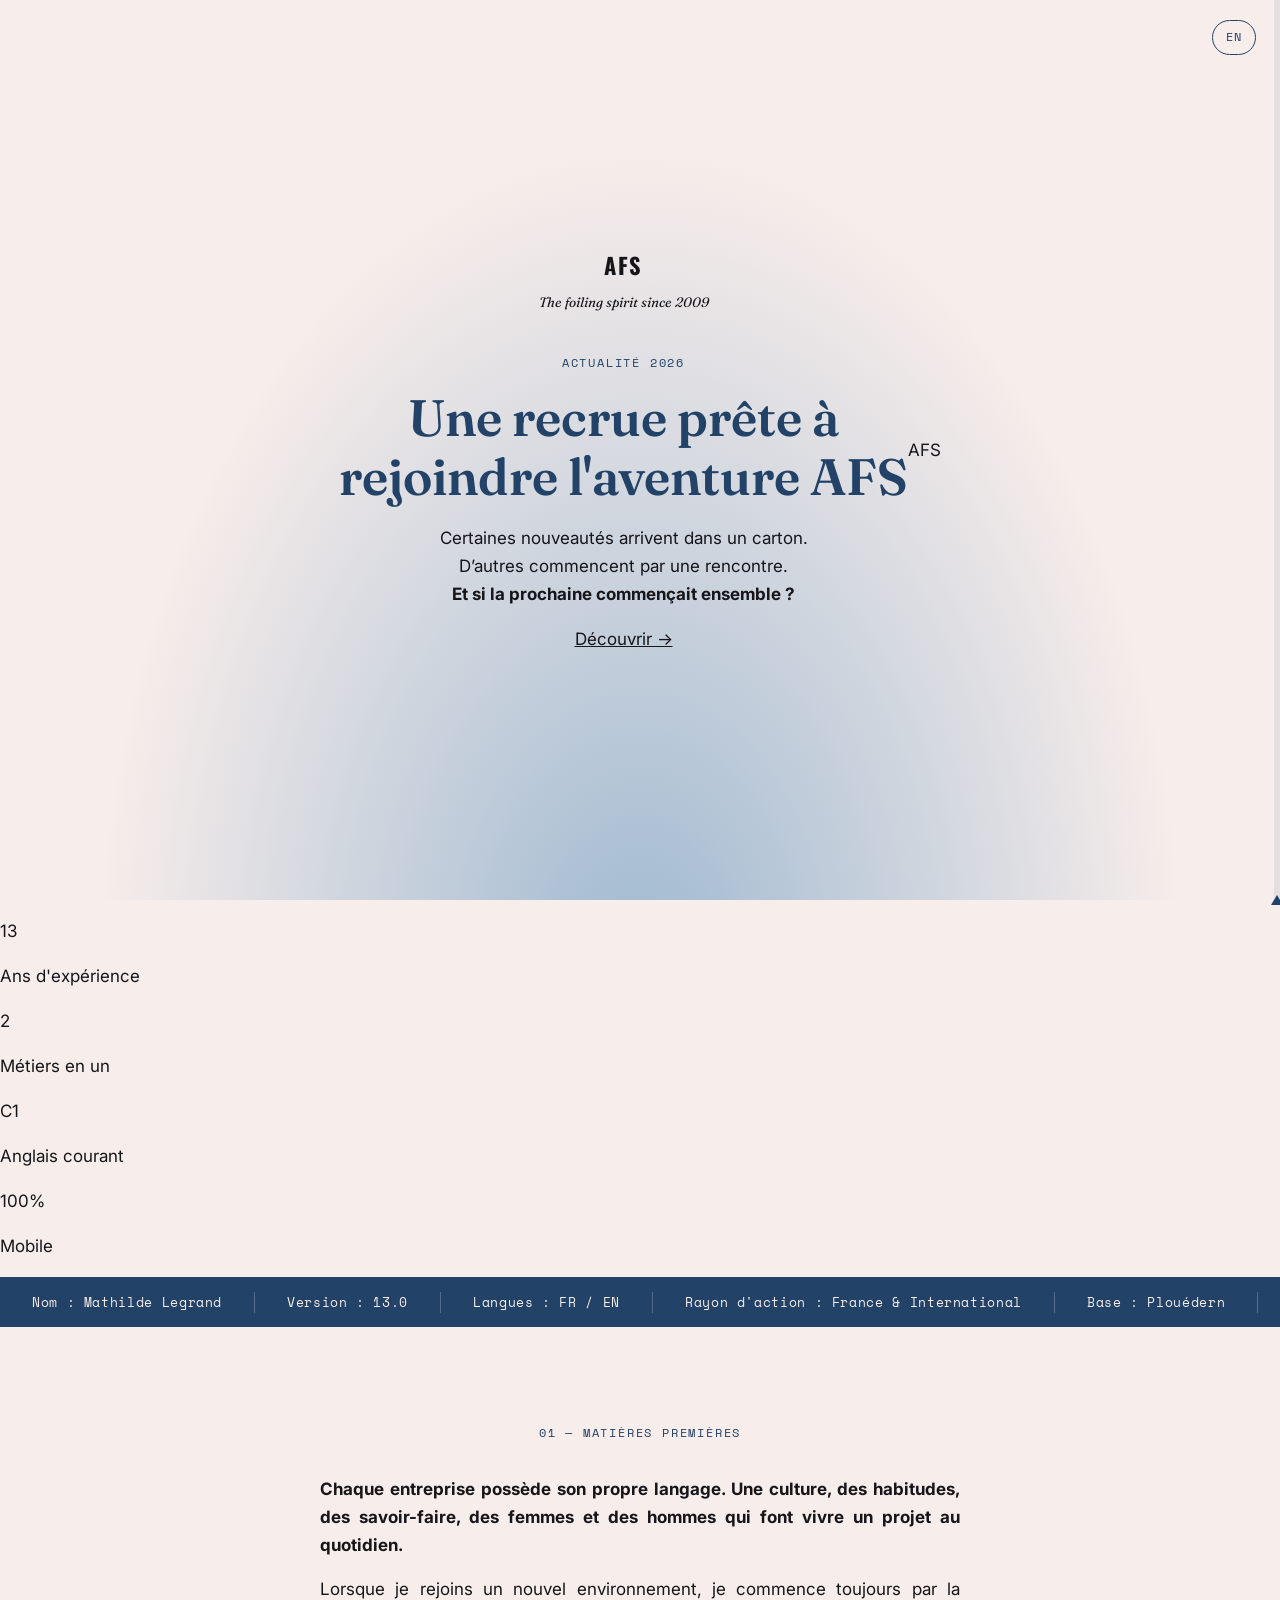
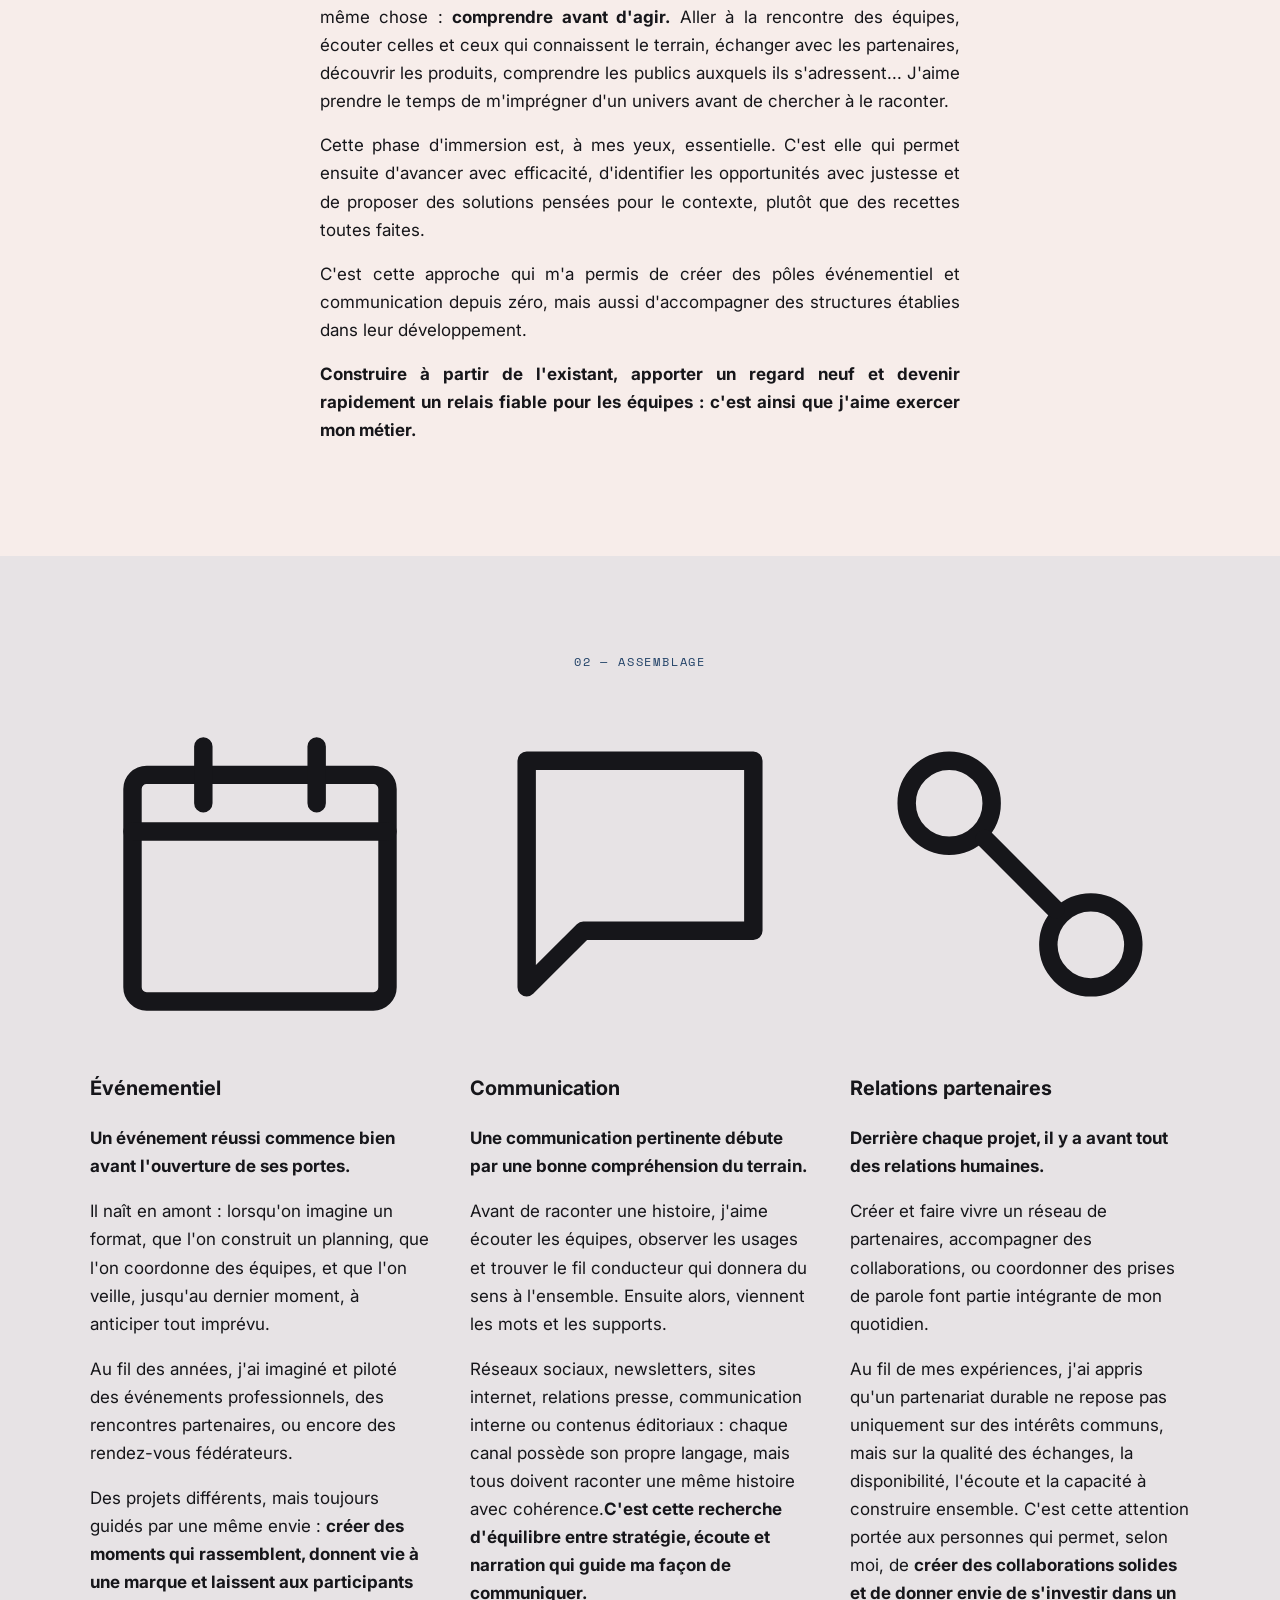
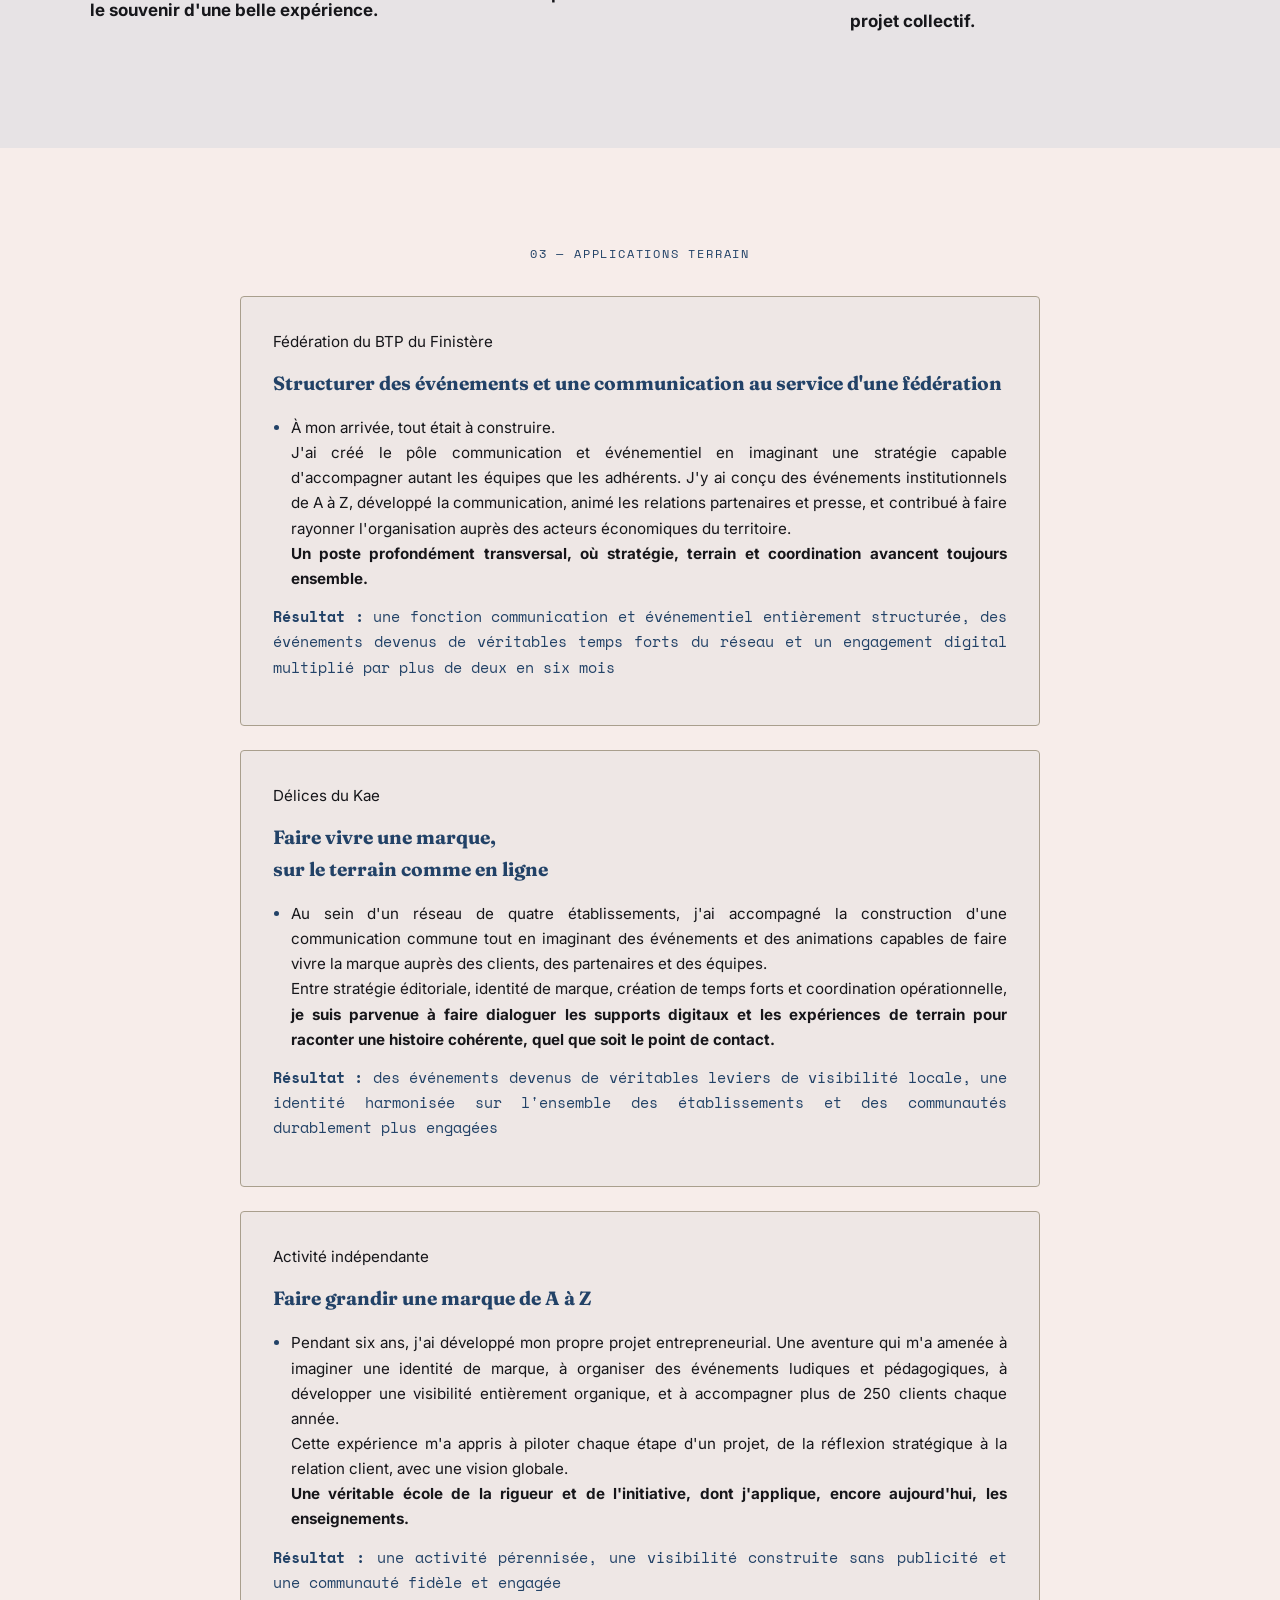
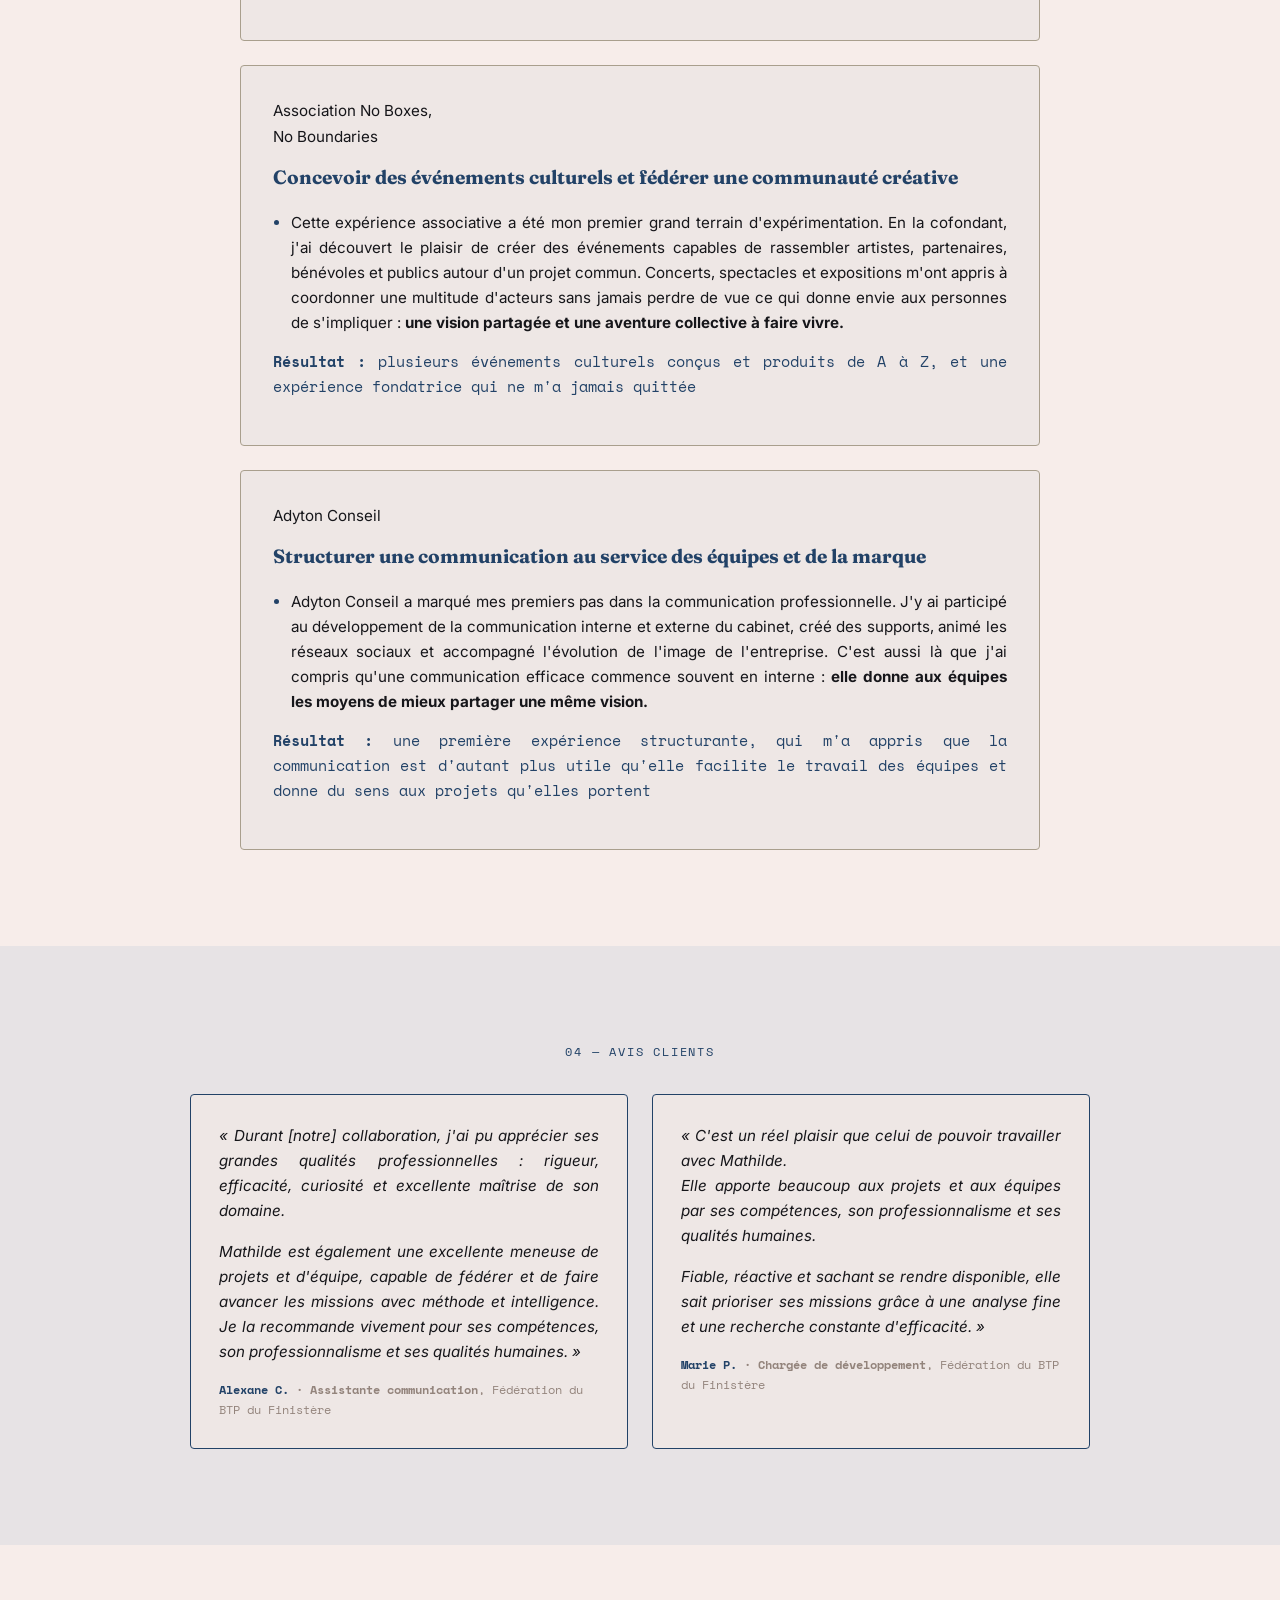
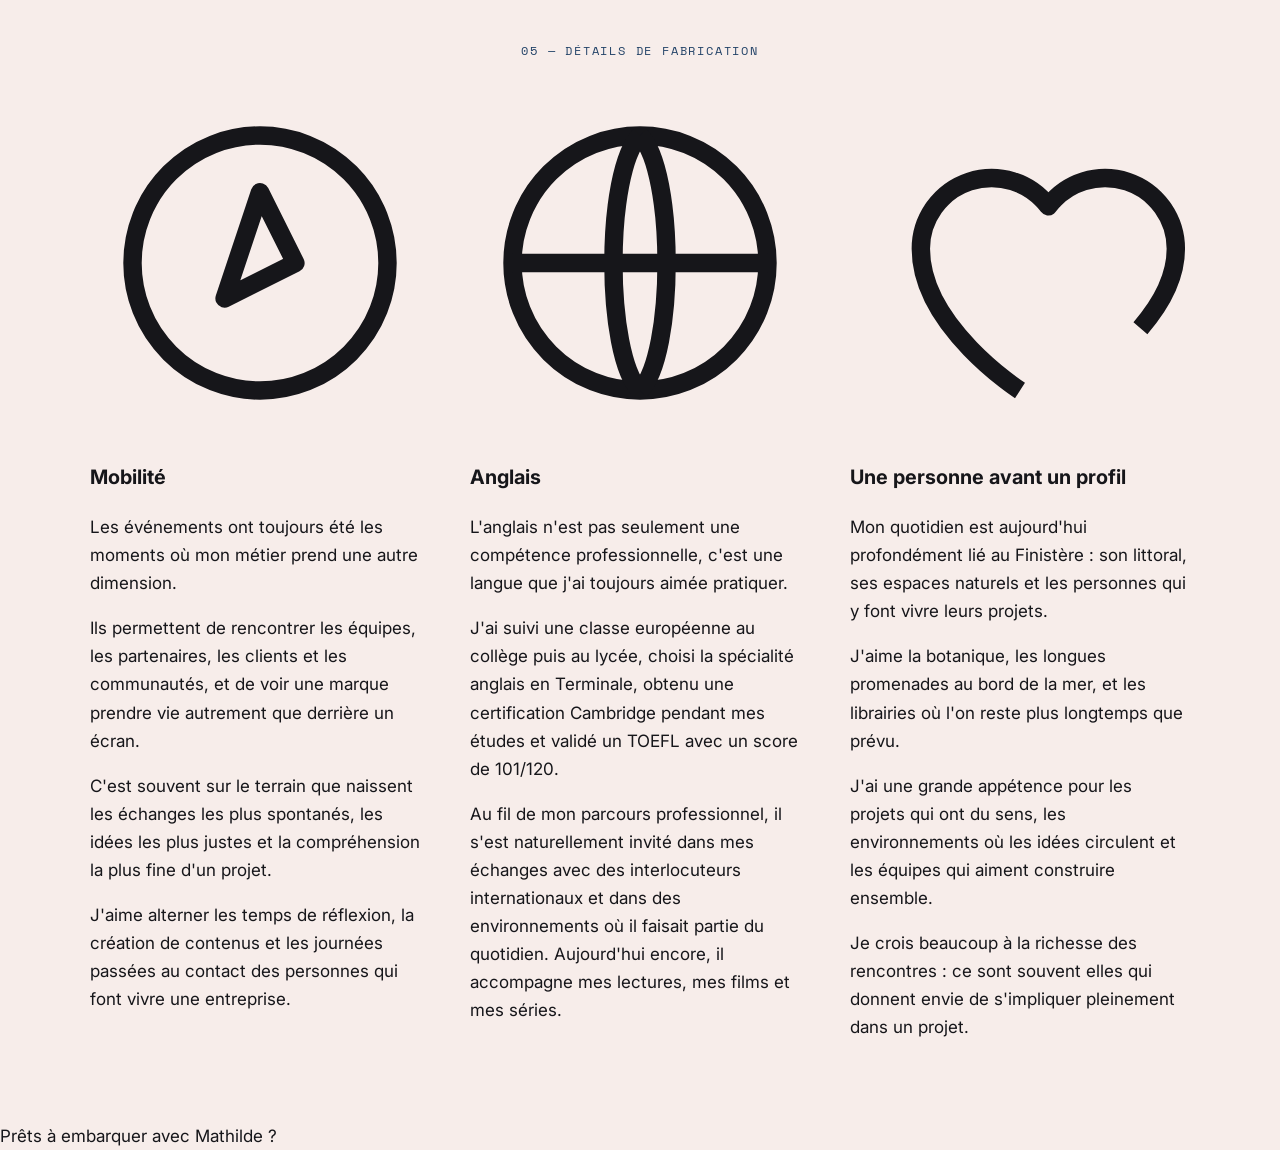
==== commit 355347c0: "Update index.html" ====
--- a/index.html
+++ b/index.html
@@ -7,7 +7,7 @@
 <meta name="description" content="Un nouveau profil s'apprête à rejoindre l'équipe AFS.">
 <link rel="preconnect" href="https://fonts.googleapis.com">
 <link rel="preconnect" href="https://fonts.gstatic.com" crossorigin>
-<link href="https://fonts.googleapis.com/css2?family=Fraunces:ital,opsz,wght@0,9..144,400;0,9..144,600;1,9..144,500&family=Inter:wght@400;500;600&family=Oswald:wght@700&family=Space+Mono:wght@400;700&display=swap" rel="stylesheet">
+<link href="https://fonts.googleapis.com/css2?family=Fraunces:ital,opsz,wght@0,9..144,400;1,9..144,500&family=Inter:wght@400;500;600&family=Oswald:wght@500;600;700&family=Space+Mono:wght@400;700&display=swap" rel="stylesheet">
 <link rel="stylesheet" href="style.css">
 </head>
 <body>
@@ -17,28 +17,43 @@
   <div class="gauge__mark"></div>
 </div>
 
+
 <a class="lang-toggle" href="en/index.html">EN</a>
 
 <header class="hero">
-  <canvas id="wake" aria-hidden="true"></canvas>
-  <div class="hero__inner">
-  <p class="hero__logo">AFS</p>
-<p class="hero__tagline">The foiling spirit since 2009</p>
-<p class="hero__eyebrow">Actualité 2026</p>
-<h1 class="hero__title">Une recrue prête à <br>rejoindre l'aventure AFS !</h1>
-<p class="hero__poetic">
-  <span class="hero__poetic-line">Certaines nouveautés arrivent dans un carton.</span><br>
-  <span class="hero__poetic-line">D'autres commencent par une rencontre.</span><br>
-  <span class="hero__poetic-highlight">Et si la prochaine aventure commençait ensemble ?</span>
-</p>
-  <a href="#matieres" class="hero__scroll">
-    <span>Découvrir</span>
-    <svg width="14" height="20" viewBox="0 0 14 20" fill="none">
-      <path d="M7 1V19M7 19L1 13M7 19L13 13" stroke="currentColor" stroke-width="1.5" stroke-linecap="round" stroke-linejoin="round"/>
-    </svg>
-  </a>
-</div>
+<div class="hero__inner">
+  <div class="hero__brand">
+    <p class="hero__logo">AFS</p>
+    <p class="hero__tagline">The foiling spirit since 2009</p>
+  </div>
+  <p class="hero__eyebrow">Actualité 2026</p>
+  <h1 class="hero__title">Une recrue prête à <br>rejoindre l'aventure AFS</h1>
+  <p class="hero__statement">Certaines nouveautés arrivent dans un carton. <br>
+D’autres commencent par une rencontre.
+<br><strong>Et si la prochaine commençait ensemble ?</strong></p>
+  <a href="#matieres" class="hero__cta">Découvrir →</a>
+</div>
+<p class="hero__ghost" aria-hidden="true">AFS</p>
 </header>
+
+<div class="stats-bar">
+  <div class="stats-bar__item">
+    <p class="stats-bar__num">13</p>
+    <p class="stats-bar__label">Ans d'expérience</p>
+  </div>
+  <div class="stats-bar__item">
+    <p class="stats-bar__num">2</p>
+    <p class="stats-bar__label">Métiers en un</p>
+  </div>
+  <div class="stats-bar__item">
+    <p class="stats-bar__num">C1</p>
+    <p class="stats-bar__label">Anglais courant</p>
+  </div>
+  <div class="stats-bar__item">
+    <p class="stats-bar__num">100%</p>
+    <p class="stats-bar__label">Mobile</p>
+  </div>
+</div>
 
 <div class="ticker" aria-hidden="true">
  <div class="ticker__track">
@@ -62,111 +77,108 @@
 <main>
 
   <!-- SECTION 01 — MATIERES PREMIERES -->
-  <section id="matieres" class="section">
+  <section id="matieres" class="section" data-num="01">
     <div class="block" data-reveal>
       <p class="section__num">01 — Matières premières</p>
-      <p class="block__text">Chaque entreprise possède sa propre culture, ses habitudes, ses forces et son histoire. Lorsque j'intègre un nouvel environnement, ma première démarche est toujours la suivante : <strong>comprendre avant d'agir.</strong></p>
-      <p class="block__text">Aller à la rencontre des équipes, écouter les besoins, rencontrer les partenaires, se familiariser avec les produits et les publics auxquels ils s'adressent.</p>
-      <p class="block__text">Cette phase d'immersion est essentielle. Elle permet ensuite de prendre les sujets en main rapidement, d'identifier les opportunités et d'apporter des solutions adaptées plutôt que des réponses toutes faites.</p>
-      <p class="block__text">C'est cette approche qui m'a permis de créer des pôles événementiel et communication depuis zéro, mais aussi d'accompagner des structures déjà établies dans leur développement.</p>
-      <p class="block__text"><strong>Construire avec l'existant, apporter un regard neuf et devenir rapidement un relais fiable pour les équipes : c'est ainsi que j'aime travailler.</strong></p>
+      <p class="block__text"><strong>Chaque entreprise possède son propre langage. Une culture, des habitudes, des savoir-faire, des femmes et des hommes qui font vivre un projet au quotidien.</strong></p>
+      <p class="block__text">Lorsque je rejoins un nouvel environnement, je commence toujours par la même chose : <strong>comprendre avant d'agir.</strong> Aller à la rencontre des équipes, écouter celles et ceux qui connaissent le terrain, échanger avec les partenaires, découvrir les produits, comprendre les publics auxquels ils s'adressent... J'aime prendre le temps de m'imprégner d'un univers avant de chercher à le raconter.</p>
+      <p class="block__text">Cette phase d'immersion est, à mes yeux, essentielle. C'est elle qui permet ensuite d'avancer avec efficacité, d'identifier les opportunités avec justesse et de proposer des solutions pensées pour le contexte, plutôt que des recettes toutes faites.</p>
+      <p class="block__text">C'est cette approche qui m'a permis de créer des pôles événementiel et communication depuis zéro, mais aussi d'accompagner des structures établies dans leur développement.</p>
+      <p class="block__text"><strong>Construire à partir de l'existant, apporter un regard neuf et devenir rapidement un relais fiable pour les équipes : c'est ainsi que j'aime exercer mon métier.</strong></p>
     </div>
   </section>
 
   <!-- SECTION 02 — ASSEMBLAGE -->
-  <section id="assemblage" class="section section--alt">
+  <section id="assemblage" class="section section--alt" data-num="02">
     <p class="section__num section__num--center">02 — Assemblage</p>
-    <div class="assemble">
-     <div class="assemble__item" data-reveal>
-  <h3 class="assemble__title">Événementiel</h3>
-  <p><strong>Un événement réussi commence longtemps avant l'ouverture de ses portes.</strong></p>
-  <p>Il faut imaginer un format adapté, construire un planning réaliste, coordonner les prestataires, suivre les budgets, anticiper les imprévus et garder une vision d'ensemble jusqu'aux derniers détails.</p>
-  <p>Au fil des années, j'ai organisé des événements professionnels, des rencontres partenaires, des temps forts institutionnels, des journées portes ouvertes et des rendez-vous fédérateurs. Des projets très différents, mais avec un même point commun :<strong> créer des moments qui rassemblent et qui donnent envie aux participants de repartir avec une vraie expérience de marque.</strong></p>
-</div>
-<div class="assemble__item" data-reveal>
-  <h3 class="assemble__title">Communication</h3>
-  <p><strong>Une communication utile commence par une bonne compréhension du terrain.</strong></p>
-  <p>Il ne s'agit pas seulement de publier, mais de savoir ce qui mérite d'être raconté, à trouver le bon angle, à adapter le message au bon public et à créer une cohérence entre tous les supports.</p>
-  <p>Réseaux sociaux, newsletters, sites internet, relations presse, communication interne ou contenus éditoriaux : <strong>chaque outil possède son propre langage, mais tous doivent raconter une même histoire.</strong></p>
-</div>
-<div class="assemble__item" data-reveal>
-  <h3 class="assemble__title">Relations partenaires</h3>
-  <p><strong>Derrière chaque projet, il y a d'abord une relation humaine.</strong></p>
-  <p>Créer et entretenir des relations durables avec des partenaires, accompagner des collaborations, coordonner des prises de parole ou représenter une structure lors d'événements font partie intégrante de mon quotidien.</p>
-  <p><strong>J'ai appris qu'un réseau ne se construit pas uniquement avec des contacts, mais avec de la confiance, de la disponibilité et une véritable attention portée aux relations humaines.</strong></p>
-</div>
-    </div>
+  <div class="assemble">
+  <div class="stepcard" data-reveal>
+    <svg class="stepcard__icon" viewBox="0 0 24 24" fill="none"><rect x="3" y="5" width="18" height="16" rx="1" stroke="currentColor" stroke-width="1.3"/><path d="M3 9h18M8 3v4M16 3v4" stroke="currentColor" stroke-width="1.3" stroke-linecap="round"/></svg>
+    <h3 class="stepcard__title">Événementiel</h3>
+    <p><strong>Un événement réussi commence bien avant l'ouverture de ses portes.</strong></p>
+    <p>Il naît en amont : lorsqu'on imagine un format, que l'on construit un planning, que l'on coordonne des équipes, et que l'on veille, jusqu'au dernier moment, à anticiper tout imprévu.</p>
+    <p>Au fil des années, j'ai imaginé et piloté des événements professionnels, des rencontres partenaires, ou encore des rendez-vous fédérateurs.
+      <p>Des projets différents, mais toujours guidés par une même envie : <strong>créer des moments qui rassemblent, donnent vie à une marque et laissent aux participants le souvenir d'une belle expérience.</strong></p>
+  </div>
+  <div class="stepcard" data-reveal>
+    <svg class="stepcard__icon" viewBox="0 0 24 24" fill="none"><path d="M4 4h16v12H8l-4 4V4Z" stroke="currentColor" stroke-width="1.3" stroke-linejoin="round"/></svg>
+    <h3 class="stepcard__title">Communication</h3>
+    <p><strong>Une communication pertinente débute par une bonne compréhension du terrain.</strong></p>
+    <p>Avant de raconter une histoire, j'aime écouter les équipes, observer les usages et trouver le fil conducteur qui donnera du sens à l'ensemble. Ensuite alors, viennent les mots et les supports.</p>
+    <p>Réseaux sociaux, newsletters, sites internet, relations presse, communication interne ou contenus éditoriaux : chaque canal possède son propre langage, mais tous doivent raconter une même histoire avec cohérence.<strong>C'est cette recherche d'équilibre entre stratégie, écoute et narration qui guide ma façon de communiquer.</strong></p>
+  </div>
+  <div class="stepcard" data-reveal>
+    <svg class="stepcard__icon" viewBox="0 0 24 24" fill="none"><circle cx="7" cy="7" r="3" stroke="currentColor" stroke-width="1.3"/><circle cx="17" cy="17" r="3" stroke="currentColor" stroke-width="1.3"/><path d="M9.5 9.5l5 5" stroke="currentColor" stroke-width="1.3" stroke-linecap="round"/></svg>
+    <h3 class="stepcard__title">Relations partenaires</h3>
+    <p><strong>Derrière chaque projet, il y a avant tout des relations humaines.</strong></p>
+    <p>Créer et faire vivre un réseau de partenaires, accompagner des collaborations, ou coordonner des prises de parole font partie intégrante de mon quotidien.</p>
+    <p>Au fil de mes expériences, j'ai appris qu'un partenariat durable ne repose pas uniquement sur des intérêts communs, mais sur la qualité des échanges, la disponibilité, l'écoute et la capacité à construire ensemble. C'est cette attention portée aux personnes qui permet, selon moi, de <strong>créer des collaborations solides et de donner envie de s'investir dans un projet collectif.</strong></p>
+  </div>
+</div>
   </section>
 
   <!-- SECTION 03 — TESTS TERRAIN -->
-  <section id="tests" class="section">
-    <p class="section__num section__num--center">03 — Tests terrain</p>
+  <section id="tests" class="section" data-num="03">
+    <p class="section__num section__num--center">03 — Applications terrain</p>
     <div class="testgrid">
   <article class="testcard" data-reveal>
-    <p class="testcard__company">Fédération du BTP du Finistère</p>
-<h3 class="testcard__mission">Structurer, et faire vivre une stratégie événementielle et communication au service d'un réseau professionnel</h3>
+    <p class="testcard__tag">Fédération du BTP du Finistère</p>
+<h3 class="testcard__mission">Structurer des événements et une communication au service d'une fédération</h3>
     <ul>
-      <li><strong>Pilotage complet des événements institutionnels :</strong> conception des formats, coordination des prestataires, gestion logistique et budgétaire, création des supports, analyse des retombées et accompagnement des temps forts adhérents</li>
-      <li><strong>Co-animation du réseau de partenaires, développement des relations presse et représentation</strong> de la Fédération auprès des acteurs économiques et institutionnels du territoire</li>
-      <li><strong>Création et structuration d'un pôle communication :</strong> stratégie éditoriale, animation des communautés, refonte de la newsletter et développement des outils de communication</li>
+      <li>À mon arrivée, tout était à construire. <br>J'ai créé le pôle communication et événementiel en imaginant une stratégie capable d'accompagner autant les équipes que les adhérents. J'y ai conçu des événements institutionnels de A à Z, développé la communication, animé les relations partenaires et presse, et contribué à faire rayonner l'organisation auprès des acteurs économiques du territoire. <br><strong>Un poste profondément transversal, où stratégie, terrain et coordination avancent toujours ensemble.</strong></li>
     </ul>
    <p class="testcard__result"><strong>Résultat :</strong> une fonction communication et événementiel entièrement structurée, des événements devenus de véritables temps forts du réseau et un engagement digital multiplié par plus de deux en six mois</p>
   </article>
 
   <article class="testcard" data-reveal>
-  <p class="testcard__company">Délices du Kae</p>
-<h3 class="testcard__mission">Faire vivre une marque sur le terrain comme en ligne</h3>
+  <p class="testcard__tag">Délices du Kae</p>
+<h3 class="testcard__mission">Faire vivre une marque, <br>sur le terrain comme en ligne</h3>
     <ul>
-      <li><strong>Conception et coordination d'animations commerciales, d'événements et d'ateliers :</strong> création des formats, gestion logistique, coordination des prestataires et valorisation de la marque auprès des partenaires, des équipes et des clients</li>
-      <li><strong>Déploiement d'une stratégie de communication pour un réseau de quatre établissements :</strong> ligne éditoriale, contenus, animation des communautés et harmonisation de l'identité de marque</li>
+      <li>Au sein d'un réseau de quatre établissements, j'ai accompagné la construction d'une communication commune tout en imaginant des événements et des animations capables de faire vivre la marque auprès des clients, des partenaires et des équipes. <br>Entre stratégie éditoriale, identité de marque, création de temps forts et coordination opérationnelle, <strong>je suis parvenue à faire dialoguer les supports digitaux et les expériences de terrain pour raconter une histoire cohérente, quel que soit le point de contact.</strong></li>
     </ul>
     <p class="testcard__result"><strong>Résultat :</strong> des événements devenus de véritables leviers de visibilité locale, une identité harmonisée sur l'ensemble des établissements et des communautés durablement plus engagées</p>
   </article>
 
   <article class="testcard" data-reveal>
-   <p class="testcard__company">Activité indépendante</p>
-<h3 class="testcard__mission">Faire naître et grandir une marque en portant chaque étape du projet</h3>
+   <p class="testcard__tag">Activité indépendante</p>
+<h3 class="testcard__mission">Faire grandir une marque de A à Z</h3>
         <ul>
-      <li><strong>Conception et animation d'événements et d'ateliers :</strong> création des formats, coordination des intervenants et prestataires, gestion logistique, communication associée et suivi des retombées</li>
-      <li><strong>Création de l'identité de marque, développement de la visibilité, animation d'une communauté fidèle</strong> grâce à une stratégie de communication pensée et pilotée en autonomie, développement d'une relation de proximité et accompagnement personnalisé clientèle et partenaire</li>
-      <li><strong>Direction d'une activité indépendante :</strong> pilotage stratégique et opérationnel, développement commercial, suivi budgétaire et accompagnement de plus de 250 clients chaque année</li>
-    </ul>
-    <p class="testcard__result"><strong>Résultat :</strong> une activité développée et pérennisée pendant six ans, une visibilité construite sans publicité et une communauté fidèle autour d'un projet porté de A à Z</p>
+      <li>Pendant six ans, j'ai développé mon propre projet entrepreneurial. Une aventure qui m'a amenée à imaginer une identité de marque, à organiser des événements ludiques et pédagogiques, à développer une visibilité entièrement organique, et à accompagner plus de 250 clients chaque année. <br>Cette expérience m'a appris à piloter chaque étape d'un projet, de la réflexion stratégique à la relation client, avec une vision globale. <br><strong>Une véritable école de la rigueur et de l'initiative, dont j'applique, encore aujourd'hui, les enseignements.</strong></li>
+    </ul>
+    <p class="testcard__result"><strong>Résultat :</strong> une activité pérennisée, une visibilité construite sans publicité et une communauté fidèle et engagée</p>
       </article>
 
   <article class="testcard" data-reveal>
-   <p class="testcard__company">Association No Boxes, No Boundaries</p>
+   <p class="testcard__tag">Association No Boxes,<br> No Boundaries</p>
 <h3 class="testcard__mission">Concevoir des événements culturels et fédérer une communauté créative</h3>
     <ul>
-      <li><strong>Co-fondation et pilotage d'une structure événementielle :</strong> gouvernance, budgétisation, management d'équipes bénévoles et coordination d'un réseau de partenaires artistiques et techniques</li>
-      <li><strong>Conception et production de concerts, spectacles et expositions, relations presse, communication événementielle</strong> et développement de la notoriété de l'association</li>
-    </ul>
-   <p class="testcard__result"><strong>Résultat :</strong> une expérience fondatrice qui m'a appris à créer des projets de terrain, fédérer des communautés et donner vie à une identité collective</p>
-  </article>
-
-  <article class="testcard" data-reveal>
- <p class="testcard__company">Adyton Conseil</p>
+      <li>Cette expérience associative a été mon premier grand terrain d'expérimentation. En la cofondant, j'ai découvert le plaisir de créer des événements capables de rassembler artistes, partenaires, bénévoles et publics autour d'un projet commun. Concerts, spectacles et expositions m'ont appris à coordonner une multitude d'acteurs sans jamais perdre de vue ce qui donne envie aux personnes de s'impliquer :<strong> une vision partagée et une aventure collective à faire vivre.</strong></li>
+    </ul>
+   <p class="testcard__result"><strong>Résultat :</strong> plusieurs événements culturels conçus et produits de A à Z, et une expérience fondatrice qui ne m'a jamais quittée</p>
+  </article>
+
+  <article class="testcard" data-reveal>
+  <p class="testcard__tag">Adyton Conseil</p>
 <h3 class="testcard__mission">Structurer une communication au service des équipes et de la marque</h3>
         <ul>
-      <li><strong>Déploiement de la communication interne et externe d'un cabinet de conseil :</strong> création de supports, développement des outils collaboratifs et structuration des prises de parole</li>
-      <li><strong>Animation digitale, création de contenus</strong> et accompagnement de la transformation de l'image de l'entreprise</li>
-    </ul>
-    <p class="testcard__result"><strong>Résultat :</strong> les bases d'une approche que je continue d'appliquer aujourd'hui : écouter, structurer et faire travailler la communication au service des équipes</p>
+      <li>Adyton Conseil a marqué mes premiers pas dans la communication professionnelle. J'y ai participé au développement de la communication interne et externe du cabinet, créé des supports, animé les réseaux sociaux et accompagné l'évolution de l'image de l'entreprise. C'est aussi là que j'ai compris qu'une communication efficace commence souvent en interne : <strong>elle donne aux équipes les moyens de mieux partager une même vision.</strong></li>
+    </ul>
+    <p class="testcard__result"><strong>Résultat :</strong> une première expérience structurante, qui m'a appris que la communication est d'autant plus utile qu'elle facilite le travail des équipes et donne du sens aux projets qu'elles portent</p>
   </article>
 </div>
   </section>
 
   <!-- SECTION 04 — AVIS CLIENTS -->
-  <section id="avis" class="section section--alt">
+  <section id="avis" class="section section--alt" data-num="04">
     <p class="section__num section__num--center">04 — Avis clients</p>
     <div class="reviews">
       <blockquote class="review" data-reveal>
-  <p class="review__text">« Durant [notre] collaboration, j'ai pu apprécier ses grandes qualités professionnelles : rigueur, efficacité, curiosité et excellente maîtrise de son domaine. C'est une personne à la fois très compétente et profondément investie dans ses projets.</p>
+  <p class="review__text">« Durant [notre] collaboration, j'ai pu apprécier ses grandes qualités professionnelles : rigueur, efficacité, curiosité et excellente maîtrise de son domaine.</p>
   <p class="review__text">Mathilde est également une excellente meneuse de projets et d'équipe, capable de fédérer et de faire avancer les missions avec méthode et intelligence. Je la recommande vivement pour ses compétences, son professionnalisme et ses qualités humaines. »</p>
   <footer class="review__author">Alexane C. <span><strong>· Assistante communication</strong>, Fédération du BTP du Finistère</span></footer>
 </blockquote>
       <blockquote class="review" data-reveal>
-        <p class="review__text">« C'est un réel plaisir que celui de pouvoir travailler avec Mathilde. Elle apporte beaucoup aux projets et aux équipes par ses compétences, son professionnalisme et ses qualités humaines.</p>
+        <p class="review__text">« C'est un réel plaisir que celui de pouvoir travailler avec Mathilde. <br>Elle apporte beaucoup aux projets et aux équipes par ses compétences, son professionnalisme et ses qualités humaines.</p>
         <p class="review__text">Fiable, réactive et sachant se rendre disponible, elle sait prioriser ses missions grâce à une analyse fine et une recherche constante d'efficacité. »</p>
         <footer class="review__author">Marie P. <span><strong>· Chargée de développement</strong>, Fédération du BTP du Finistère</span></footer>
       </blockquote>
@@ -174,49 +186,44 @@
   </section>
 
   <!-- SECTION 05 — DETAILS DE FABRICATION -->
-  <section id="fabrication" class="section">
+  <section id="fabrication" class="section" data-num="05">
     <p class="section__num section__num--center">05 — Détails de fabrication</p>
-    <div class="fabrication">
-      <div class="block block--narrow" data-reveal>
-  <h3 class="block__title">Mobilité</h3>
-  <p class="block__text">Les événements ont toujours été les moments où mon métier prend une autre dimension.</p>
-  <p class="block__text">Ils permettent de rencontrer les équipes, les partenaires, les clients et les communautés, et de voir une marque prendre vie autrement que derrière un écran. Un poste qui alterne création de contenus, coordination, terrain, salons, compétitions ou lancements produits correspond exactement à ce que j'aime le plus dans ce métier.</p>
-</div>
-<div class="block block--narrow" data-reveal>
-  <h3 class="block__title">Anglais</h3>
-  <p class="block__text">L'anglais n'est pas seulement une compétence professionnelle, c'est une langue que j'ai toujours aimée pratiquer.</p>
-  <p class="block__text">J'ai suivi une classe européenne au collège puis au lycée, choisi une spécialité anglais en Terminale, obtenu une certification Cambridge pendant mes études et validé un TOEFL avec un score de 101/120.</p>
-  <p class="block__text">Il m’a donc semblé naturel de continuer à faire une place à l’anglais dans mon parcours professionnel, en travaillant régulièrement avec des interlocuteurs internationaux et en évoluant dans des contextes où l’anglais faisait partie intégrante des échanges. Aujourd’hui encore, il accompagne mes lectures comme mes films et séries.</p>
-  <p class="block__text">Rejoindre une entreprise bretonne qui évolue à l'international serait une belle façon de continuer à faire vivre deux choses que j'aime particulièrement : un ancrage local fort et une langue qui m'accompagne depuis toujours.</p>
-</div>
-      <div class="block block--narrow" data-reveal>
-        <h3 class="block__title">Une personne avant un profil</h3>
-        <p class="block__text">Mon quotidien est aujourd'hui profondément lié au Finistère : ses paysages, son littoral, ses espaces naturels et les personnes qui y font vivre leurs projets. J'aime les jardins, les plantes, les longues promenades au bord de la mer, et les librairies où l'on reste plus longtemps que prévu.</p>
-        <p class="block__text">J'ai une grande appétence pour les projets qui ont du sens, les environnements où les idées circulent et les équipes qui aiment construire ensemble. Je crois beaucoup à la richesse des rencontres : ce sont souvent elles qui donnent envie de s'impliquer pleinement dans un projet.</p>
-      </div>
-    </div>
+  <div class="assemble fabrication">
+  <div class="stepcard" data-reveal>
+    <svg class="stepcard__icon" viewBox="0 0 24 24" fill="none"><circle cx="12" cy="12" r="9" stroke="currentColor" stroke-width="1.3"/><path d="M12 7l2.5 5-5 2.5L12 7Z" stroke="currentColor" stroke-width="1.3" stroke-linejoin="round"/></svg>
+    <h3 class="stepcard__title">Mobilité</h3>
+    <p>Les événements ont toujours été les moments où mon métier prend une autre dimension.</p>
+    <p>Ils permettent de rencontrer les équipes, les partenaires, les clients et les communautés, et de voir une marque prendre vie autrement que derrière un écran.</p>
+      <p>C'est souvent sur le terrain que naissent les échanges les plus spontanés, les idées les plus justes et la compréhension la plus fine d'un projet.</p>
+    <p>J'aime alterner les temps de réflexion, la création de contenus et les journées passées au contact des personnes qui font vivre une entreprise.</p>
+  
+  </div>
+  <div class="stepcard" data-reveal>
+    <svg class="stepcard__icon" viewBox="0 0 24 24" fill="none"><circle cx="12" cy="12" r="9" stroke="currentColor" stroke-width="1.3"/><path d="M3 12h18M12 3c2.5 2.5 2.5 15.5 0 18M12 3c-2.5 2.5-2.5 15.5 0 18" stroke="currentColor" stroke-width="1.3"/></svg>
+    <h3 class="stepcard__title">Anglais</h3>
+    <p>L'anglais n'est pas seulement une compétence professionnelle, c'est une langue que j'ai toujours aimée pratiquer.</p>
+    <p>J'ai suivi une classe européenne au collège puis au lycée, choisi la spécialité anglais en Terminale, obtenu une certification Cambridge pendant mes études et validé un TOEFL avec un score de 101/120.</p>
+    <p>Au fil de mon parcours professionnel, il s'est naturellement invité dans mes échanges avec des interlocuteurs internationaux et dans des environnements où il faisait partie du quotidien. Aujourd'hui encore, il accompagne mes lectures, mes films et mes séries.</p>
+  </div>
+  <div class="stepcard" data-reveal>
+    <svg class="stepcard__icon" viewBox="0 0 24 24" fill="none"><path d="M12 21s-7-4.5-7-10a5 5 0 0 1 9-3 5 5 0 0 1 9 3c0 2.2-1.2 4.1-2.5 5.6" stroke="currentColor" stroke-width="1.3" stroke-linejoin="round"/></svg>
+    <h3 class="stepcard__title">Une personne avant un profil</h3>
+    <p>Mon quotidien est aujourd'hui profondément lié au Finistère : son littoral, ses espaces naturels et les personnes qui y font vivre leurs projets.</p>
+      <p>J'aime la botanique, les longues promenades au bord de la mer, et les librairies où l'on reste plus longtemps que prévu.</p>
+    <p>J'ai une grande appétence pour les projets qui ont du sens, les environnements où les idées circulent et les équipes qui aiment construire ensemble. </p>
+    <p>Je crois beaucoup à la richesse des rencontres : ce sont souvent elles qui donnent envie de s'impliquer pleinement dans un projet.</p>
+  </div>
+</div>
   </section>
 
  
 </main>
 
 <footer class="footer">
-  <div class="logbook" id="logbookBtn" role="button" tabindex="0" aria-pressed="false">
-    <div class="logbook__content">
-      <div>
-        <p class="logbook__title">Journal de bord</p>
-        <ul class="logbook__list">
-          <li>✓ 13 années de terrain</li>
-          <li>✓ 5 univers professionnels explorés</li>
-          <li>✓ Une licence événementiel</li>
-          <li>✓ Mobilité &amp; anglais confirmés</li>
-          <li>✓ Une curiosité &amp; un enthousiasme moteurs</li>
-        </ul>
-        <p class="logbook__destination">📍 Prochaine destination : Pencran ?</p>
-      </div>
-    </div>
-    <p class="logbook__reveal" id="logbookReveal" aria-live="polite">Prête à embarquer avec AFS !</p>
-  </div>
+ 
+<div class="order-btn" id="orderBtn" role="button" tabindex="0" aria-pressed="false">
+  <span id="orderBtnText">Prêts à embarquer avec Mathilde ?</span>
+</div>
 </footer>
 
 <script src="script.js"></script>
--- a/style.css
+++ b/style.css
@@ -231,11 +231,12 @@
 .review__author { font-family: var(--font-mono); font-size: 0.75rem; color: var(--blue-deep); font-weight: 700; }
 .review__author span { color: var(--taupe-mid); font-weight: 400; }
 
-/* ---------- Fabrication ---------- */
-.fabrication { display: block; }
-
-/* ---------- CTA final ---------- */
-.footer { text-align: center; padding: 4rem 1.5rem 5rem; }
+#fabrication {
+  padding-bottom: 2.5rem;
+}
+.footer {
+  padding-top: 1.5rem;
+}
 
 .logbook {
   display: inline-block;
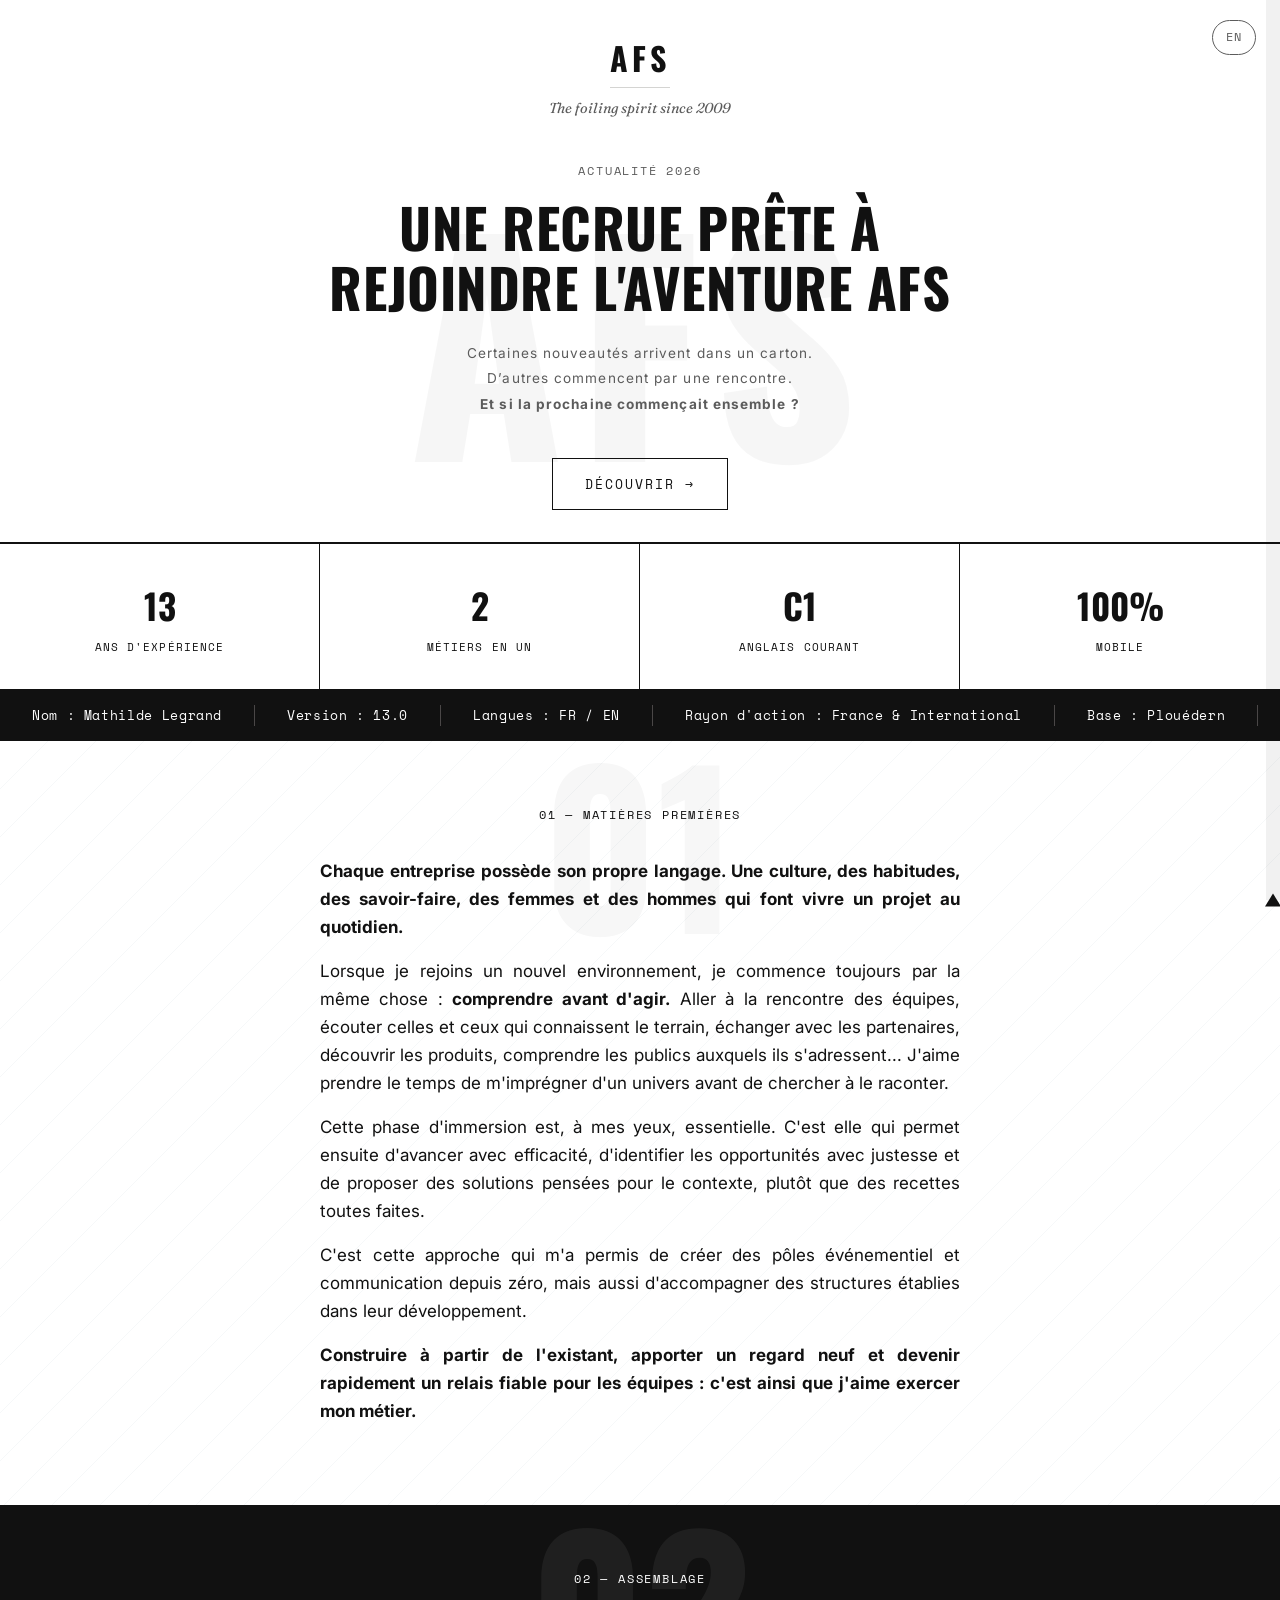
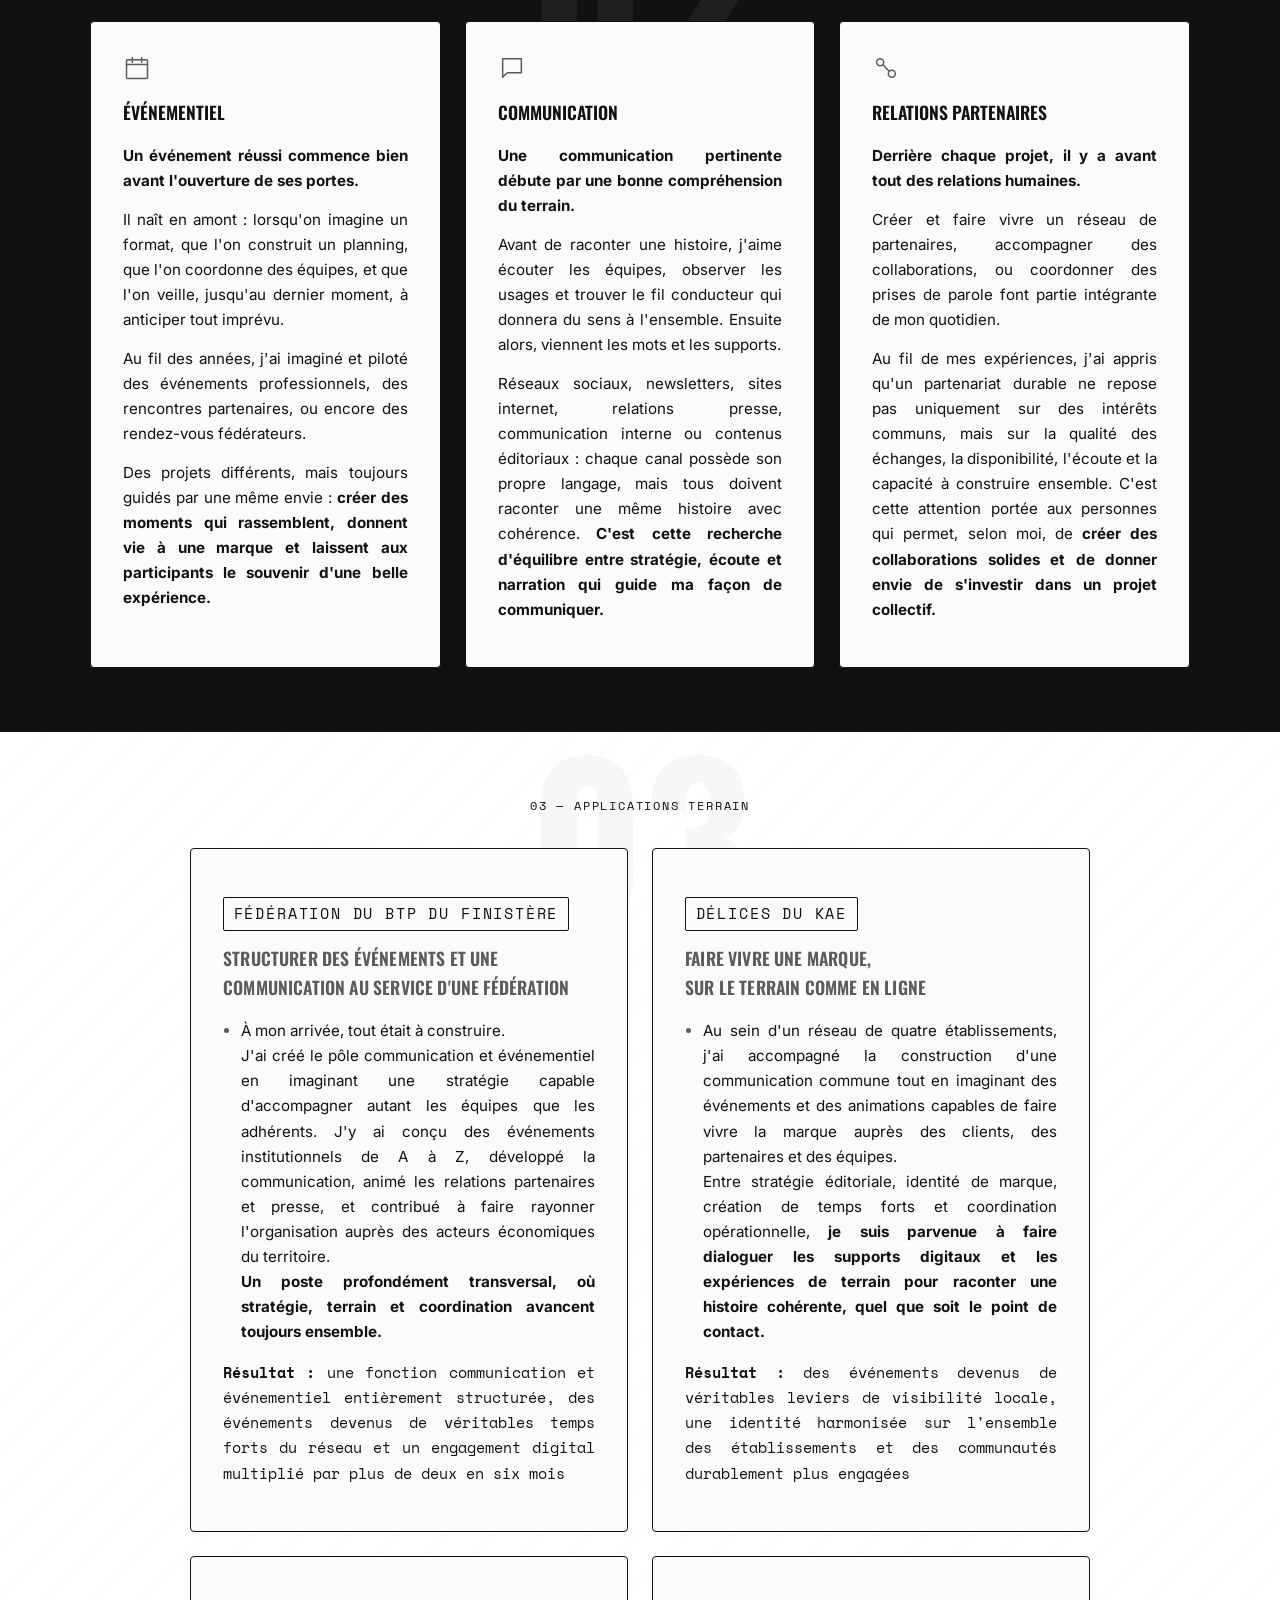
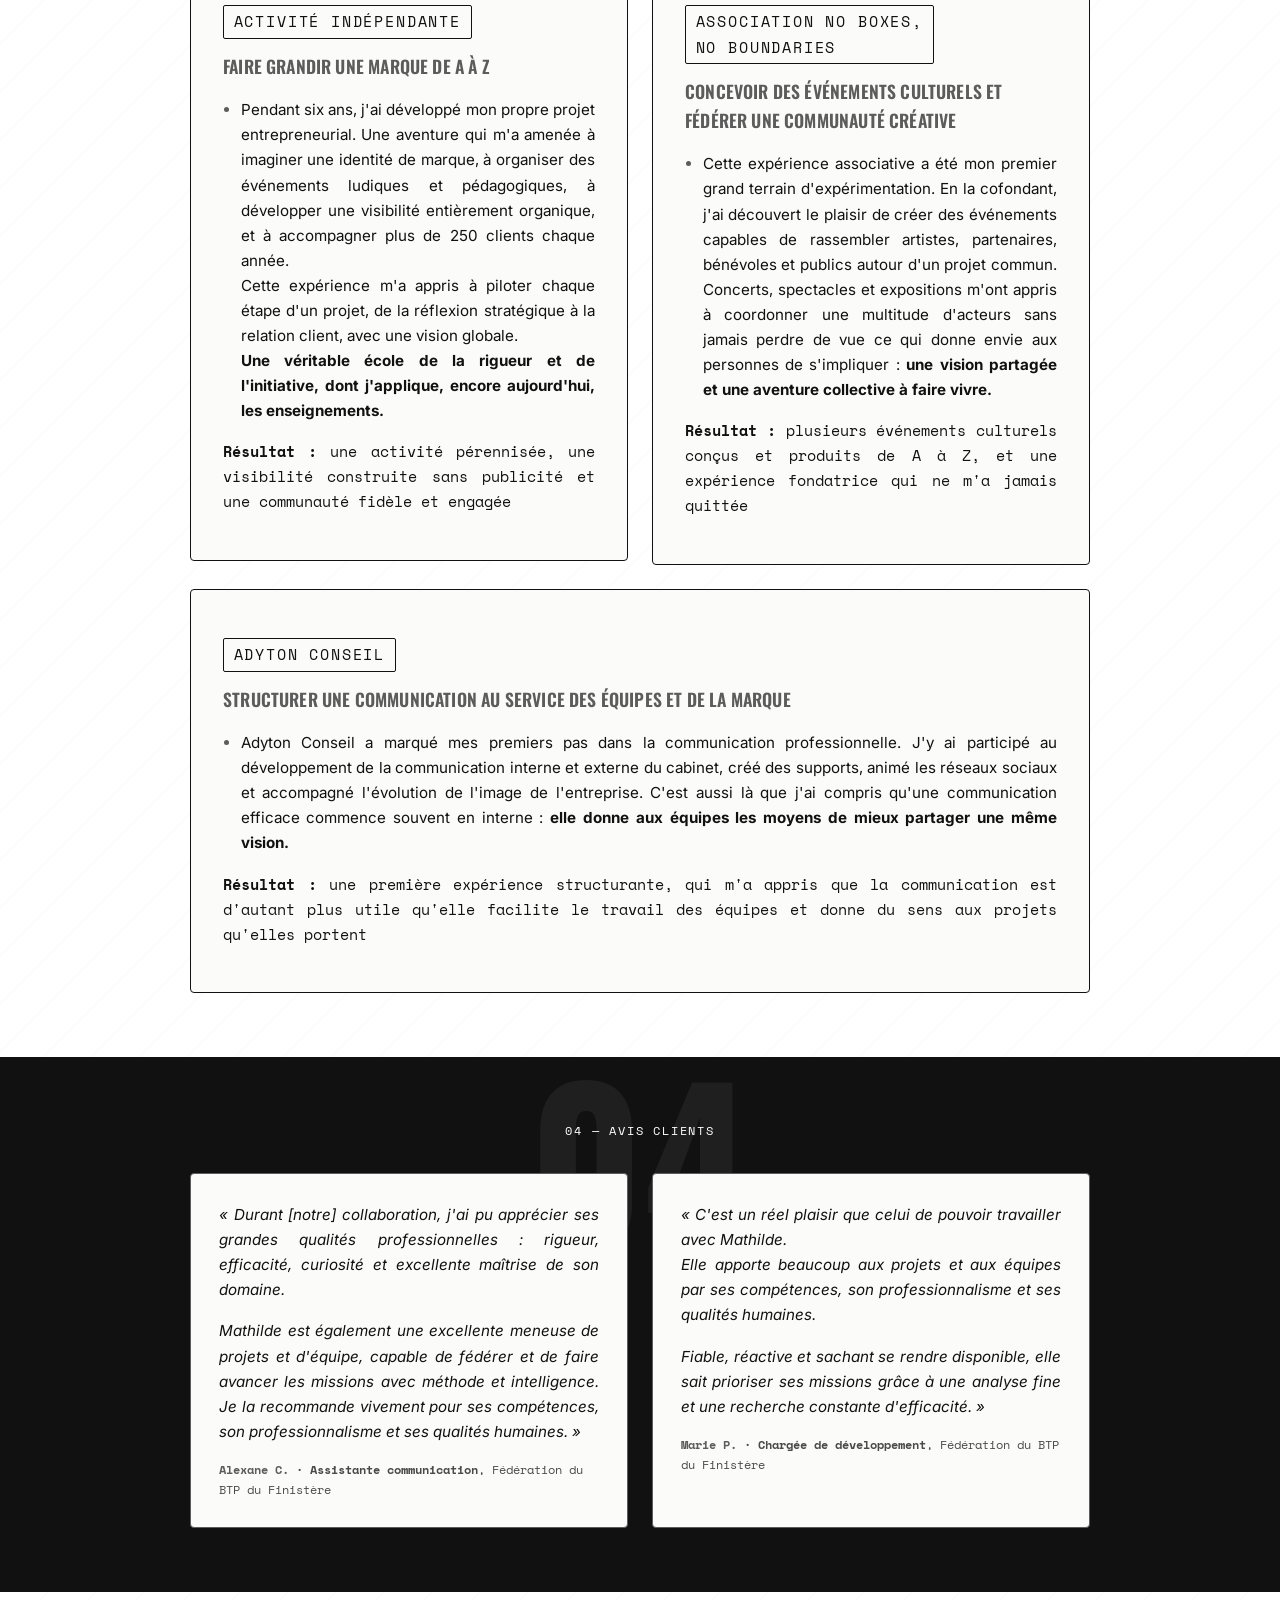
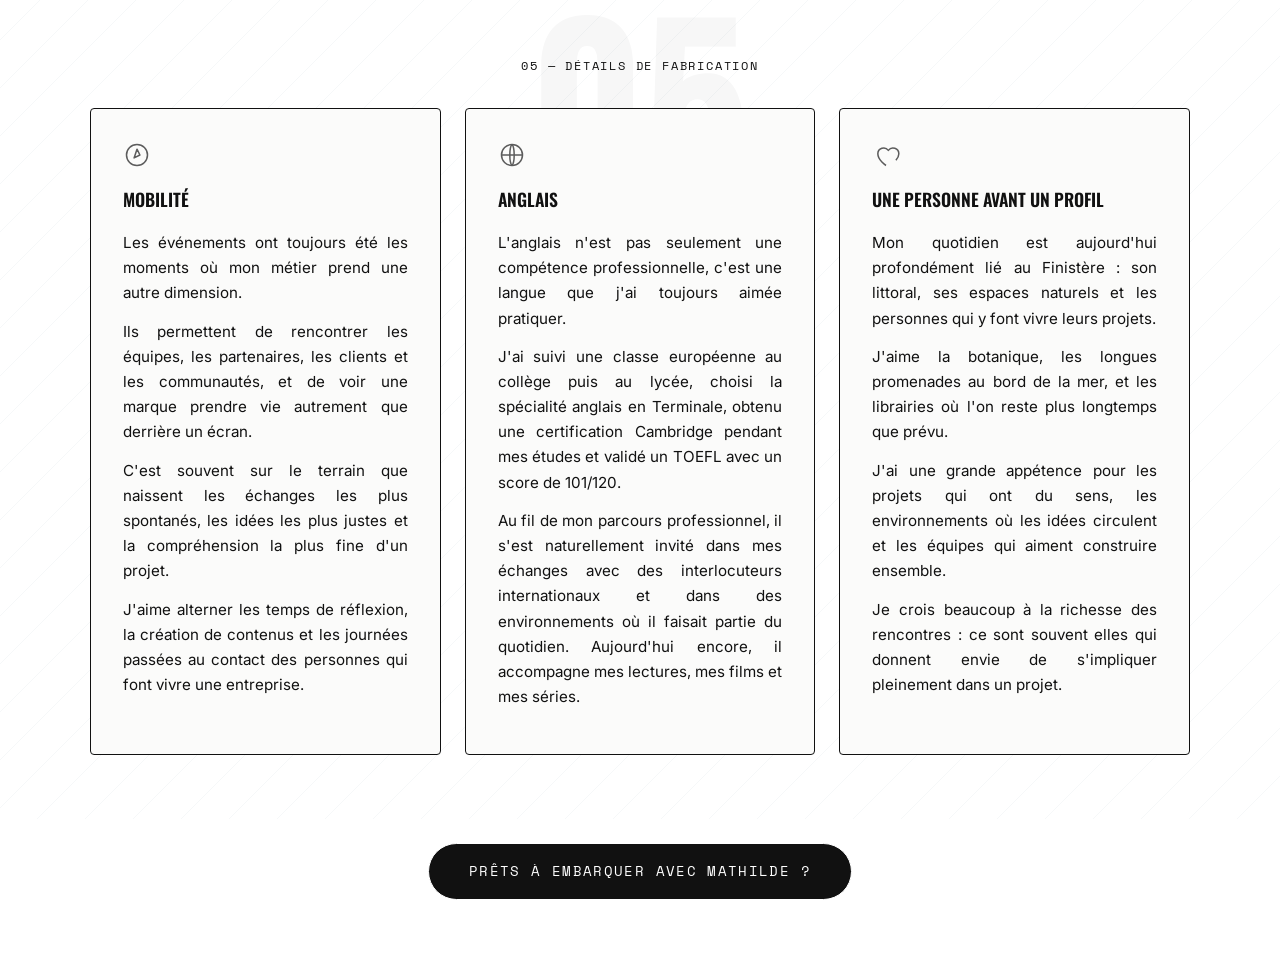
==== commit e0dcc01b: "Update index.html" ====
--- a/index.html
+++ b/index.html
@@ -105,7 +105,7 @@
     <h3 class="stepcard__title">Communication</h3>
     <p><strong>Une communication pertinente débute par une bonne compréhension du terrain.</strong></p>
     <p>Avant de raconter une histoire, j'aime écouter les équipes, observer les usages et trouver le fil conducteur qui donnera du sens à l'ensemble. Ensuite alors, viennent les mots et les supports.</p>
-    <p>Réseaux sociaux, newsletters, sites internet, relations presse, communication interne ou contenus éditoriaux : chaque canal possède son propre langage, mais tous doivent raconter une même histoire avec cohérence.<strong>C'est cette recherche d'équilibre entre stratégie, écoute et narration qui guide ma façon de communiquer.</strong></p>
+    <p>Réseaux sociaux, newsletters, sites internet, relations presse, communication interne ou contenus éditoriaux : chaque canal possède son propre langage, mais tous doivent raconter une même histoire avec cohérence.<strong> C'est cette recherche d'équilibre entre stratégie, écoute et narration qui guide ma façon de communiquer.</strong></p>
   </div>
   <div class="stepcard" data-reveal>
     <svg class="stepcard__icon" viewBox="0 0 24 24" fill="none"><circle cx="7" cy="7" r="3" stroke="currentColor" stroke-width="1.3"/><circle cx="17" cy="17" r="3" stroke="currentColor" stroke-width="1.3"/><path d="M9.5 9.5l5 5" stroke="currentColor" stroke-width="1.3" stroke-linecap="round"/></svg>
--- a/style.css
+++ b/style.css
@@ -1,19 +1,20 @@
 :root {
-  --sand: #f7edea;
-  --stone: #dcdcdc;
-  --taupe: #ac9593;
-  --taupe-soft: #a99f8d;
-  --taupe-mid: #93847c;
-  --blue-deep: #224267;
-  --blue-light: #8ca4bd;
-  --blue-lighter: #9eb8d0;
-  --ink: #16161a;
-
-  --bg-alt: color-mix(in srgb, var(--blue-lighter) 18%, var(--sand));
-  --card-bg: color-mix(in srgb, var(--stone) 35%, var(--sand));
+  --sand: #ffffff;
+  --stone: #f2f2f0;
+  --taupe: #b9b9b6;
+  --taupe-soft: #d4d4d2; /* légèrement plus marqué pour que les bordures se voient */
+  --taupe-mid: #4a4a4a;  /* plus foncé qu'avant, remplace le gris trop clair */
+  --blue-deep: #5c5c5c;   /* devient la teinte de gris d'accentuation */
+  --blue-light: #8a8a87;
+  --blue-lighter: #ececea;
+  --ink: #111111;
+
+  --bg-alt: var(--stone);
+  --card-bg: #fbfbfa;
 
   --font-display: 'Fraunces', serif;
   --font-body: 'Inter', sans-serif;
+  --font-headline: 'Oswald', sans-serif;
   --font-mono: 'Space Mono', monospace;
 
   --scroll: 0;
@@ -42,11 +43,11 @@
 :focus-visible { outline: 2px solid var(--blue-deep); outline-offset: 3px; }
 
 /* ---------- Jauge de portance ---------- */
-.gauge { position: fixed; top: 0; right: 0; width: 6px; height: 100vh; background: rgba(34, 66, 103, 0.08); z-index: 50; }
-.gauge__fill { position: absolute; bottom: 0; left: 0; width: 100%; height: calc(var(--scroll) * 100%); background: linear-gradient(to top, var(--blue-deep), var(--blue-lighter)); transition: height 0.1s linear; }
-.gauge__mark { position: absolute; left: 50%; bottom: calc(var(--scroll) * 100%); transform: translate(-50%, 50%); width: 0; height: 0; border-left: 6px solid transparent; border-right: 6px solid transparent; border-bottom: 10px solid var(--blue-deep); transition: bottom 0.1s linear; }
+.gauge { position: fixed; top: 0; right: 0; width: 14px; height: 100vh; background: rgba(17, 17, 17, 0.06); z-index: 50; }
+.gauge__fill { position: absolute; bottom: 0; left: 0; width: 100%; height: calc(var(--scroll) * 100%); background: var(--ink); transition: height 0.1s linear; }
+.gauge__mark { position: absolute; left: 50%; bottom: calc(var(--scroll) * 100%); transform: translate(-50%, 50%); width: 0; height: 0; border-left: 8px solid transparent; border-right: 8px solid transparent; border-bottom: 13px solid var(--ink); transition: bottom 0.1s linear; }
 @media (max-width: 720px) {
-  .gauge { top: 0; left: 0; right: 0; width: 100%; height: 4px; }
+  .gauge { top: 0; left: 0; right: 0; width: 100%; height: 6px; }
   .gauge__fill { height: 100%; width: calc(var(--scroll) * 100%); }
   .gauge__mark { left: calc(var(--scroll) * 100%); bottom: auto; top: 50%; transform: translate(-50%, -50%) rotate(90deg); }
 }
@@ -74,34 +75,36 @@
 /* ---------- Hero ---------- */
 .hero {
   position: relative;
-  min-height: 100vh;
   display: flex;
   align-items: center;
   justify-content: center;
   text-align: center;
   overflow: hidden;
   padding: 2rem;
-  background: radial-gradient(ellipse at 50% 110%, var(--blue-lighter) 0%, transparent 60%), var(--sand);
+   background: var(--sand);
 }
 #wake { position: absolute; inset: 0; width: 100%; height: 100%; pointer-events: none; }
-.hero__inner { position: relative; z-index: 2; max-width: 640px; }
-
+.hero__inner { position: relative; z-index: 2; max-width: 640px; margin: 0 auto; }
+
+.hero__brand { margin-bottom: 2.5rem; }
 .hero__logo {
-  font-family: 'Oswald', sans-serif;
+  font-family: var(--font-headline);
   font-weight: 700;
   text-transform: uppercase;
-  letter-spacing: 0.08em;
-  font-size: 1.4rem;
-  color: var(--ink);
-  margin: 0 0 0.4rem;
+  letter-spacing: 0.12em;
+  font-size: 2rem;
+  color: var(--ink);
+  margin: 0 auto 0.5rem;
+  padding-bottom: 2px;
+  border-bottom: 1px solid var(--taupe-soft);
+  display: inline-block;
 }
 .hero__tagline {
   font-family: var(--font-display);
   font-style: italic;
-  font-weight: 400;
-  font-size: 0.85rem;
-  color: var(--ink);
-  margin: 0 0 2.5rem;
+  font-size: 0.9rem;
+  color: var(--blue-deep);
+  margin: 0.1rem 0 0;
 }
 .hero__eyebrow {
   font-family: var(--font-mono);
@@ -112,39 +115,54 @@
   margin: 0 0 1rem;
 }
 .hero__title {
-  font-family: var(--font-display);
-  font-weight: 600;
-  font-size: clamp(2rem, 5vw, 3.2rem);
-  line-height: 1.15;
-  margin: 0 0 1rem;
-  color: var(--blue-deep);
-}
-.hero__poetic {
-  font-family: var(--font-display);
-  font-style: italic;
-  font-size: 1.05rem;
-  line-height: 1.7;
-  margin: 0 0 3rem;
-}
-.hero__poetic-line { font-weight: 144; color: var(--taupe-mid); }
-.hero__poetic-highlight { font-weight: 400; color: var(--blue-deep); }
-
-.hero__scroll {
-  display: inline-flex;
-  flex-direction: column;
-  align-items: center;
-  gap: 0.5rem;
+  font-family: var(--font-headline);
+  font-weight: 700;
+  text-transform: uppercase;
+  letter-spacing: 0.01em;
+  font-size: clamp(2rem, 5.5vw, 3.4rem);
+  line-height: 1.1;
+  margin: 0 0 1.5rem;
+  color: var(--ink);
+}
+.hero__statement {
+  font-family: var(--ink);
+  font-size: 0.85rem;
+  letter-spacing: 0.08em;
+  line-height: 1.9;
+  color: var(--blue-deep);
+  margin: 0 0 2.5rem;
+}
+.hero__cta {
+  display: inline-block;
+  border: 1.5px solid var(--ink);
+  color: var(--ink);
   text-decoration: none;
-  color: var(--blue-deep);
   font-family: var(--font-mono);
   font-size: 0.8rem;
-  letter-spacing: 0.1em;
-  animation: bob 2.4s ease-in-out infinite;
-}
-@keyframes bob { 0%, 100% { transform: translateY(0); } 50% { transform: translateY(6px); } }
-
+  letter-spacing: 0.15em;
+  text-transform: uppercase;
+  padding: 0.9rem 2rem;
+  transition: background 0.3s ease, color 0.3s ease;
+}
+.hero__cta:hover { background: var(--ink); color: var(--sand); }
+
+.hero__ghost {
+  position: absolute;
+  bottom: -2vw;
+  left: 50%;
+  transform: translateX(-50%);
+  font-family: var(--font-headline);
+  font-weight: 700;
+  font-size: 22vw;
+  letter-spacing: 0.05em;
+  color: rgba(17, 17, 17, 0.035);
+  margin: 0;
+  z-index: 0;
+  pointer-events: none;
+  white-space: nowrap;
+}
 /* ---------- Ticker ---------- */
-.ticker { overflow: hidden; background: var(--blue-deep); padding: 0.9rem 0; }
+.ticker { overflow: hidden; background: var(--ink); padding: 0.9rem 0; }
 .ticker__track { display: flex; width: max-content; animation: ticker 22s linear infinite; }
 .ticker__track span {
   color: var(--sand);
@@ -158,15 +176,52 @@
 @keyframes ticker { from { transform: translateX(0); } to { transform: translateX(-50%); } }
 @media (prefers-reduced-motion: reduce) { .ticker__track { animation: none; flex-wrap: wrap; } }
 
+/* ---------- Stats bar ---------- */
+.stats-bar {
+  display: flex;
+  flex-wrap: wrap;
+  border-top: 2px solid var(--ink);
+  border-bottom: 2px solid var(--ink);
+  background: var(--sand);
+}
+.stats-bar__item {
+  flex: 1 1 160px;
+  text-align: center;
+  padding: 2rem 1.5rem;
+  border-right: 1px solid var(--ink);
+}
+.stats-bar__item:last-child { border-right: none; }
+.stats-bar__num {
+  font-family: var(--font-headline);
+  font-weight: 700;
+  font-size: 2.2rem;
+  color: var(--ink);
+  margin: 0 0 0.3rem;
+}
+.stats-bar__label {
+  font-family: var(--font-mono);
+  font-size: 0.68rem;
+  letter-spacing: 0.1em;
+  text-transform: uppercase;
+  color: var(--ink);
+  margin: 0;
+}
+
 /* ---------- Sections ---------- */
-.section { padding: 6rem 1.5rem; }
-.section--alt { background: var(--bg-alt); }
+.section { padding: 4rem 1.5rem; }
+.section--alt {
+  background: var(--ink);
+}
+.section--alt .section__num {
+  color: var(--sand);
+}
+
 .section__num {
   font-family: var(--font-mono);
   font-size: 0.75rem;
   letter-spacing: 0.15em;
   text-transform: uppercase;
-  color: var(--blue-deep);
+  color: var(--ink);
   text-align: center;
   margin: 0 auto 2rem;
 }
@@ -176,24 +231,57 @@
 /* ---------- Blocks ---------- */
 .block { max-width: 640px; margin: 0 auto; }
 .block--narrow { max-width: 600px; margin: 0 auto 3rem; }
-.block__title { font-family: var(--font-display); font-size: 1.5rem; color: var(--blue-deep); margin: 0 0 1rem; }
+.block__title { font-family: var(--font-display); font-size: 1.5rem; color: var(--ink); margin: 0 0 1rem; }
 .block__text { margin: 0 0 1rem; }
 
 /* ---------- Assemblage ---------- */
-.assemble { display: grid; grid-template-columns: repeat(3, 1fr); gap: 2.5rem; max-width: 1100px; margin: 0 auto; }
+.assemble { display: grid; grid-template-columns: repeat(3, 1fr); gap: 1.5rem; max-width: 1100px; margin: 0 auto; }
 @media (max-width: 900px) { .assemble { grid-template-columns: 1fr; } }
-.assemble__title { text-align: center; font-family: var(--font-display); font-size: 1.25rem; color: var(--blue-deep); margin: 0 0 1rem; }
-.assemble__item p { font-size: 0.95rem; margin: 0 0 1rem; }
-
+
+.stepcard {
+  background: var(--card-bg);
+  border: 1px solid var(--ink);
+  border-radius: 4px;
+  padding: 2rem;
+}
+.stepcard__tag {
+  display: inline-block;
+  font-family: var(--font-mono);
+  font-size: 0.65rem;
+  letter-spacing: 0.12em;
+  color: var(--blue-deep);
+  border: 1px solid var(--blue-deep);
+  padding: 0.2rem 0.6rem;
+  border-radius: 2px;
+  margin: 0 0 1rem;
+}
+.stepcard__icon { width: 28px; height: 28px; color: var(--blue-deep); display: block; margin: 0 0 1rem; }
+.stepcard__title {
+  font-family: var(--font-headline);
+  font-weight: 600;
+  text-transform: uppercase;
+  font-size: 1.1rem;
+  color: var(--ink);
+  margin: 0 0 1rem;
+}
+.stepcard p { font-size: 0.95rem; margin: 0 0 0.85rem; text-align: justify; hyphens: auto; }
 /* ---------- Tests terrain ---------- */
-.testgrid { display: grid; gap: 1.5rem; max-width: 800px; margin: 0 auto; }
-.testcard { background: var(--card-bg); border: 1px solid var(--taupe-soft); border-radius: 4px; padding: 2rem; }
+.testgrid {
+  display: grid;
+  grid-template-columns: repeat(2, 1fr);
+  gap: 1.5rem;
+  align-items: start;
+  max-width: 900px;
+  margin: 0 auto;
+}
+@media (max-width: 800px) { .testgrid { grid-template-columns: 1fr; } }
+.testcard { background: var(--card-bg); border: 1px solid var(--ink); border-radius: 4px; padding: 2rem; }
 .testcard__company {
   font-family: var(--font-mono);
   font-size: 0.75rem;
   letter-spacing: 0.1em;
   text-transform: uppercase;
-  color: var(--taupe-mid);
+  color: var(--ink);
   margin: 0 0 1rem;
 }
 .testcard__role {
@@ -207,16 +295,18 @@
 .testcard__result {
   font-family: var(--font-mono);
   font-size: 0.85rem;
-  color: var(--blue-deep);
+  color: var(--ink);
   font-weight: 400;
   margin-top: 1.25rem;
 }
-.testcard__mission { font-family: var(--font-display); font-size: 1.2rem; color: var(--blue-deep); margin: 0 0 1rem; }
-.testcard p { font-size: 0.95rem; margin: 0 0 0.85rem; }
+.testcard__mission { font-family: var(--font-display); font-size: 1.2rem; color: var(--ink); margin: 0 0 1rem; }
+.testcard p { font-size: 0.95rem; margin: 1rem 0 0.85rem 0; }
 .testcard ul { margin: 0 0 0.85rem; padding-left: 1.1rem; }
 .testcard li { margin: 0 0 0.5rem; font-size: 0.95rem; }
 .testcard li::marker { color: var(--blue-deep); }
-
+.testgrid .testcard:last-child {
+  grid-column: 1 / -1;
+}
 /* ---------- Avis ---------- */
 .reviews { display: grid; grid-template-columns: repeat(2, 1fr); gap: 1.5rem; max-width: 900px; margin: 0 auto; }
 @media (max-width: 700px) { .reviews { grid-template-columns: 1fr; } }
@@ -231,67 +321,127 @@
 .review__author { font-family: var(--font-mono); font-size: 0.75rem; color: var(--blue-deep); font-weight: 700; }
 .review__author span { color: var(--taupe-mid); font-weight: 400; }
 
-#fabrication {
-  padding-bottom: 2.5rem;
-}
+
+/* ---------- CTA final ---------- */
+.footer { display: flex; flex-direction: column; align-items: center; gap: 2rem; padding: 1.5rem 1.5rem 5rem; }
+
+.logbook {
+  background: var(--card-bg);
+  color: var(--ink);
+  border: 1px solid var(--taupe-soft);
+  border-radius: 8px;
+  padding: 2.25rem 2.5rem;
+  max-width: 420px;
+  text-align: left;
+}
+.logbook__title { font-family: var(--font-mono); font-size: 0.75rem; letter-spacing: 0.15em; text-transform: uppercase; color: var(--blue-deep); margin: 0 0 1.25rem; }
+.logbook__list { list-style: none; padding: 0; margin: 0 0 1.25rem; font-family: var(--font-mono); font-size: 0.85rem; }
+.logbook__list li { margin: 0.3rem 0; }
+.logbook__destination { font-family: var(--font-mono); font-size: 0.85rem; color: var(--blue-deep); margin: 0; }
+
+.order-btn {
+  display: inline-flex;
+  align-items: center;
+  gap: 0.6rem;
+  cursor: pointer;
+  border: 1.5px solid var(--sand);
+  background: var(--ink);
+  color: var(--sand);
+  font-family: var(--font-mono);
+  font-size: 0.85rem;
+  letter-spacing: 0.1em;
+  text-transform: uppercase;
+  padding: 1rem 2.5rem;
+  border-radius: 999px;
+  animation: pulse-glow 3s ease-in-out infinite;
+  transition: background 0.3s ease, color 0.3s ease;
+}
+.order-btn:hover { background: var(--sand); color: var(--ink); border-color: var(--ink); }
+.order-btn:focus-visible { outline: 2px solid var(--ink); outline-offset: 4px; }
+.order-btn a { color: inherit; text-decoration: none; }
+@keyframes pulse-glow {
+  0%, 100% { box-shadow: 0 0 0 0 rgba(17, 17, 17, 0.18); }
+  50% { box-shadow: 0 0 0 14px rgba(17, 17, 17, 0); }
+}
+@media (prefers-reduced-motion: reduce) { .order-btn { animation: none; } }
+
+:root {
+  --font-headline: 'Oswald', sans-serif;
+  --line: rgba(22, 22, 26, 0.12);
+}
+
+
+
+/* ---------- Ghost numbers derrière les titres de section ---------- */
+.section { position: relative; overflow: hidden; }
+.section[data-num]::before {
+  content: attr(data-num);
+  position: absolute;
+  top: -0.3rem;
+  left: 50%;
+  transform: translateX(-50%);
+  font-family: var(--font-headline);
+  font-weight: 700;
+  font-size: clamp(6rem, 18vw, 13rem);
+  line-height: 1;
+  z-index: 0;
+  pointer-events: none;
+  color: rgba(17, 17, 17, 0.035);
+}
+.section--alt[data-num]::before {
+  color: rgba(255, 255, 255, 0.06);
+}
+
+/* ---------- Titres de section en Oswald ---------- */
+.block__title, .assemble__title, .testcard__mission {
+  font-family: var(--font-headline);
+  font-weight: 600;
+  text-transform: uppercase;
+  letter-spacing: 0.01em;
+  color: var(--blue-deep);
+}
+.block__title { font-size: 1.4rem; }
+.assemble__title { font-size: 1.15rem; }
+.testcard__mission { font-size: 1.1rem; }
+
+/* ---------- Tags "Test 0X" ---------- */
+.testcard__tag {
+  display: inline-block;
+  font-family: var(--font-mono);
+  font-size: 0.65rem;
+  letter-spacing: 0.12em;
+  text-transform: uppercase;
+  color: var(--ink);
+  border: 1px solid var(--ink);
+  padding: 0.2rem 0.6rem;
+  border-radius: 2px;
+  margin: 0 0 0.75rem;
+}
+
+/* ---------- Footer : centrage robuste + affordance ---------- */
 .footer {
+  display: flex;
+  flex-direction: column;
+  align-items: center;
   padding-top: 1.5rem;
 }
-
 .logbook {
-  display: inline-block;
-  cursor: pointer;
-  background: var(--blue-deep);
-  color: var(--sand);
-  border-radius: 24px;
-  padding: 2.5rem 3rem;
-  max-width: 420px;
-  animation: pulse-glow 3s ease-in-out infinite;
-  transition: padding 0.4s ease, border-radius 0.4s ease;
-}
-.logbook:focus-visible { outline: 2px solid var(--ink); outline-offset: 4px; }
-
-@keyframes pulse-glow {
-  0%, 100% { box-shadow: 0 0 0 0 rgba(34, 66, 103, 0.35); }
-  50% { box-shadow: 0 0 0 14px rgba(34, 66, 103, 0); }
-}
-
-.logbook__content {
-  display: grid;
-  grid-template-rows: 1fr;
-  transition: grid-template-rows 0.4s ease, opacity 0.3s ease;
-  opacity: 1;
-}
-.logbook__content > div { overflow: hidden; }
-
-.logbook__title {
-  font-family: var(--font-mono);
-  font-size: 0.75rem;
-  letter-spacing: 0.15em;
+  transition: padding 0.4s ease, border-radius 0.4s ease, transform 0.25s ease, box-shadow 0.25s ease;
+}
+.logbook:hover {
+  transform: translateY(-3px);
+  box-shadow: 0 18px 32px -14px rgba(22, 22, 26, 0.35);
+}
+.logbook__hint {
+  font-family: var(--font-mono);
+  font-size: 0.68rem;
+  letter-spacing: 0.1em;
   text-transform: uppercase;
   color: var(--blue-lighter);
-  margin: 0 0 1.25rem;
-}
-.logbook__list { list-style: none; padding: 0; margin: 0 0 1.25rem; text-align: left; font-family: var(--font-mono); font-size: 0.85rem; }
-.logbook__list li { margin: 0.3rem 0; }
-.logbook__destination { font-family: var(--font-mono); font-size: 0.85rem; color: var(--blue-lighter); margin: 0; }
-
-.logbook__reveal {
-  font-family: var(--font-display);
-  font-style: italic;
-  font-size: 1.15rem;
-  margin: 0;
-  max-height: 0;
-  opacity: 0;
-  overflow: hidden;
-  transition: opacity 0.4s ease 0.15s, max-height 0.4s ease 0.15s;
-}
-
-.logbook.is-revealed .logbook__content { grid-template-rows: 0fr; opacity: 0; }
-.logbook.is-revealed .logbook__reveal { opacity: 1; max-height: 3rem; }
-.logbook.is-revealed {
-  padding: 1.75rem 3rem;
-  border-radius: 999px;
-}
-
-@media (prefers-reduced-motion: reduce) { .logbook { animation: none; } }
+  margin: 1rem 0 0;
+  opacity: 0.85;
+}
+
+#matieres, #tests, #fabrication {
+  background-image: url("data:image/svg+xml,%3Csvg xmlns='http://www.w3.org/2000/svg' width='48' height='48'%3E%3Cpath d='M0 48L48 0M-12 12L12 -12M36 60L60 36' stroke='%23224267' stroke-opacity='0.04' stroke-width='1'/%3E%3C/svg%3E");
+}
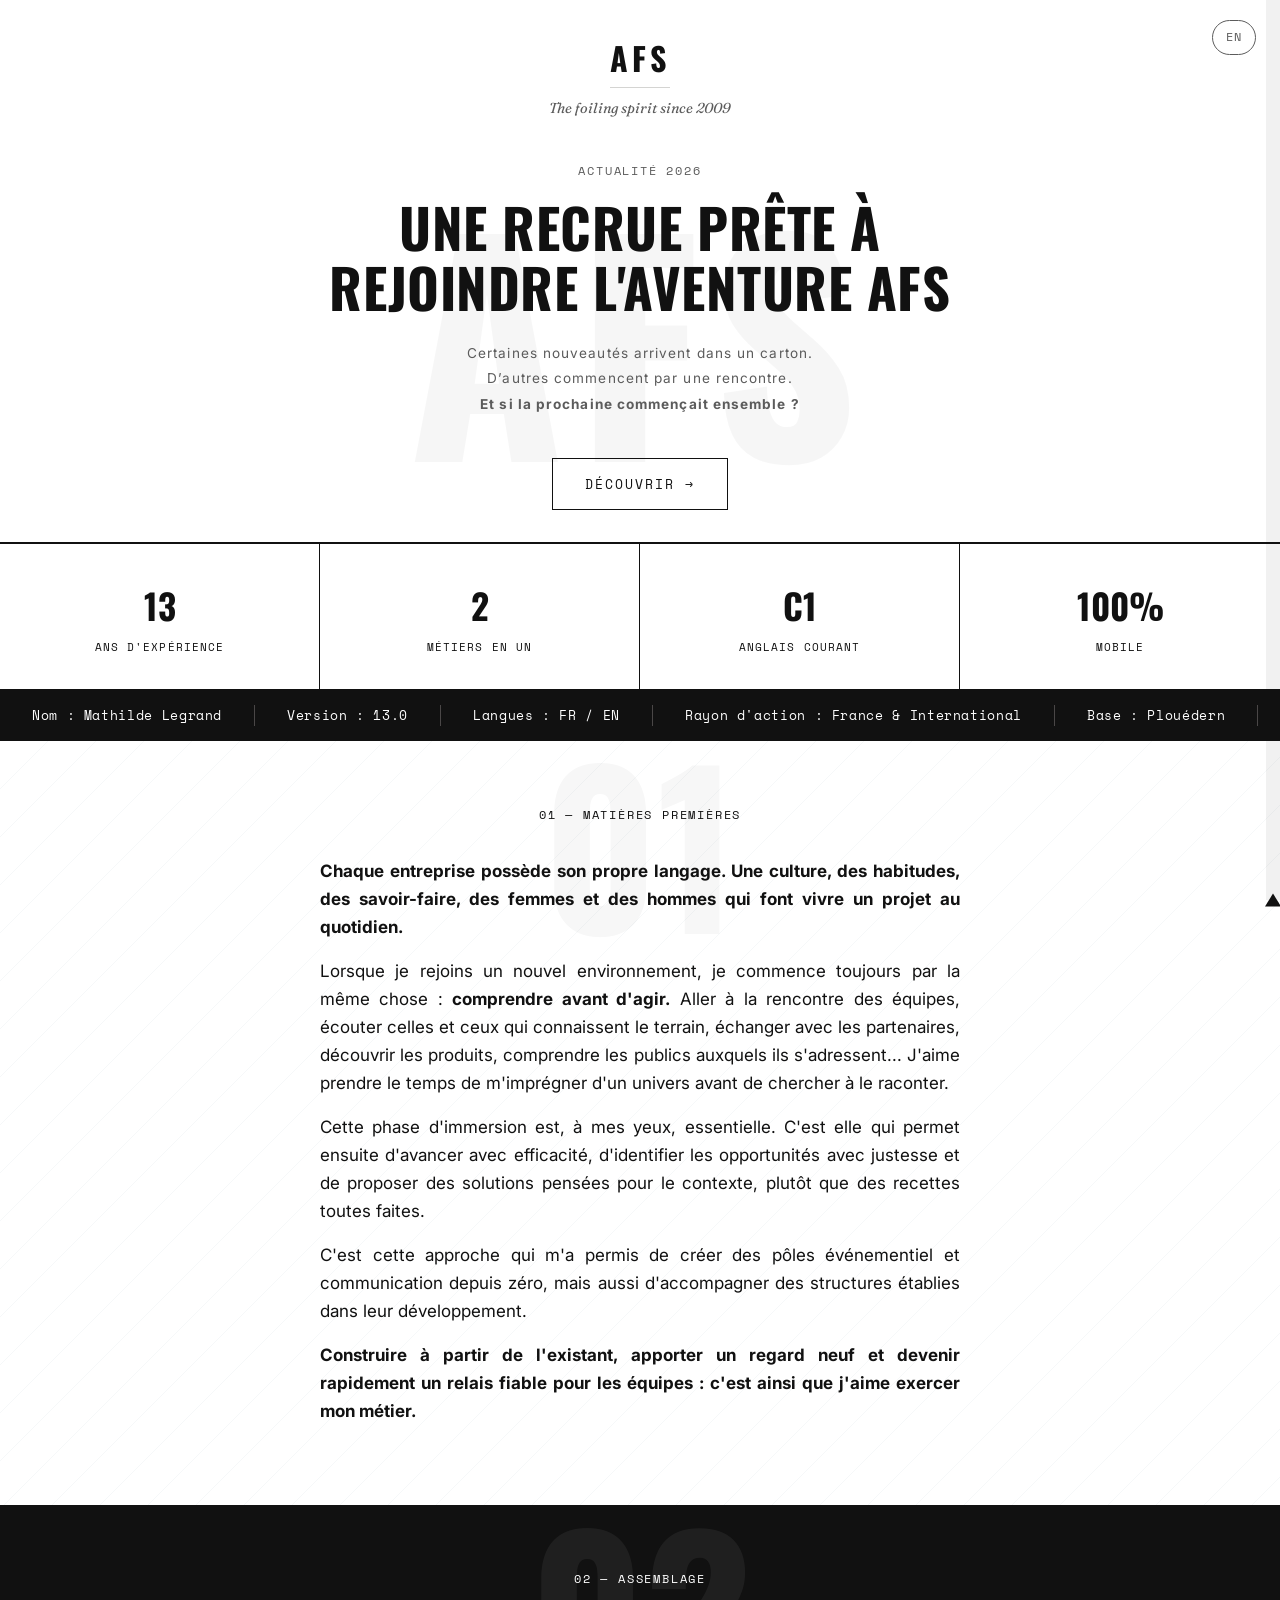
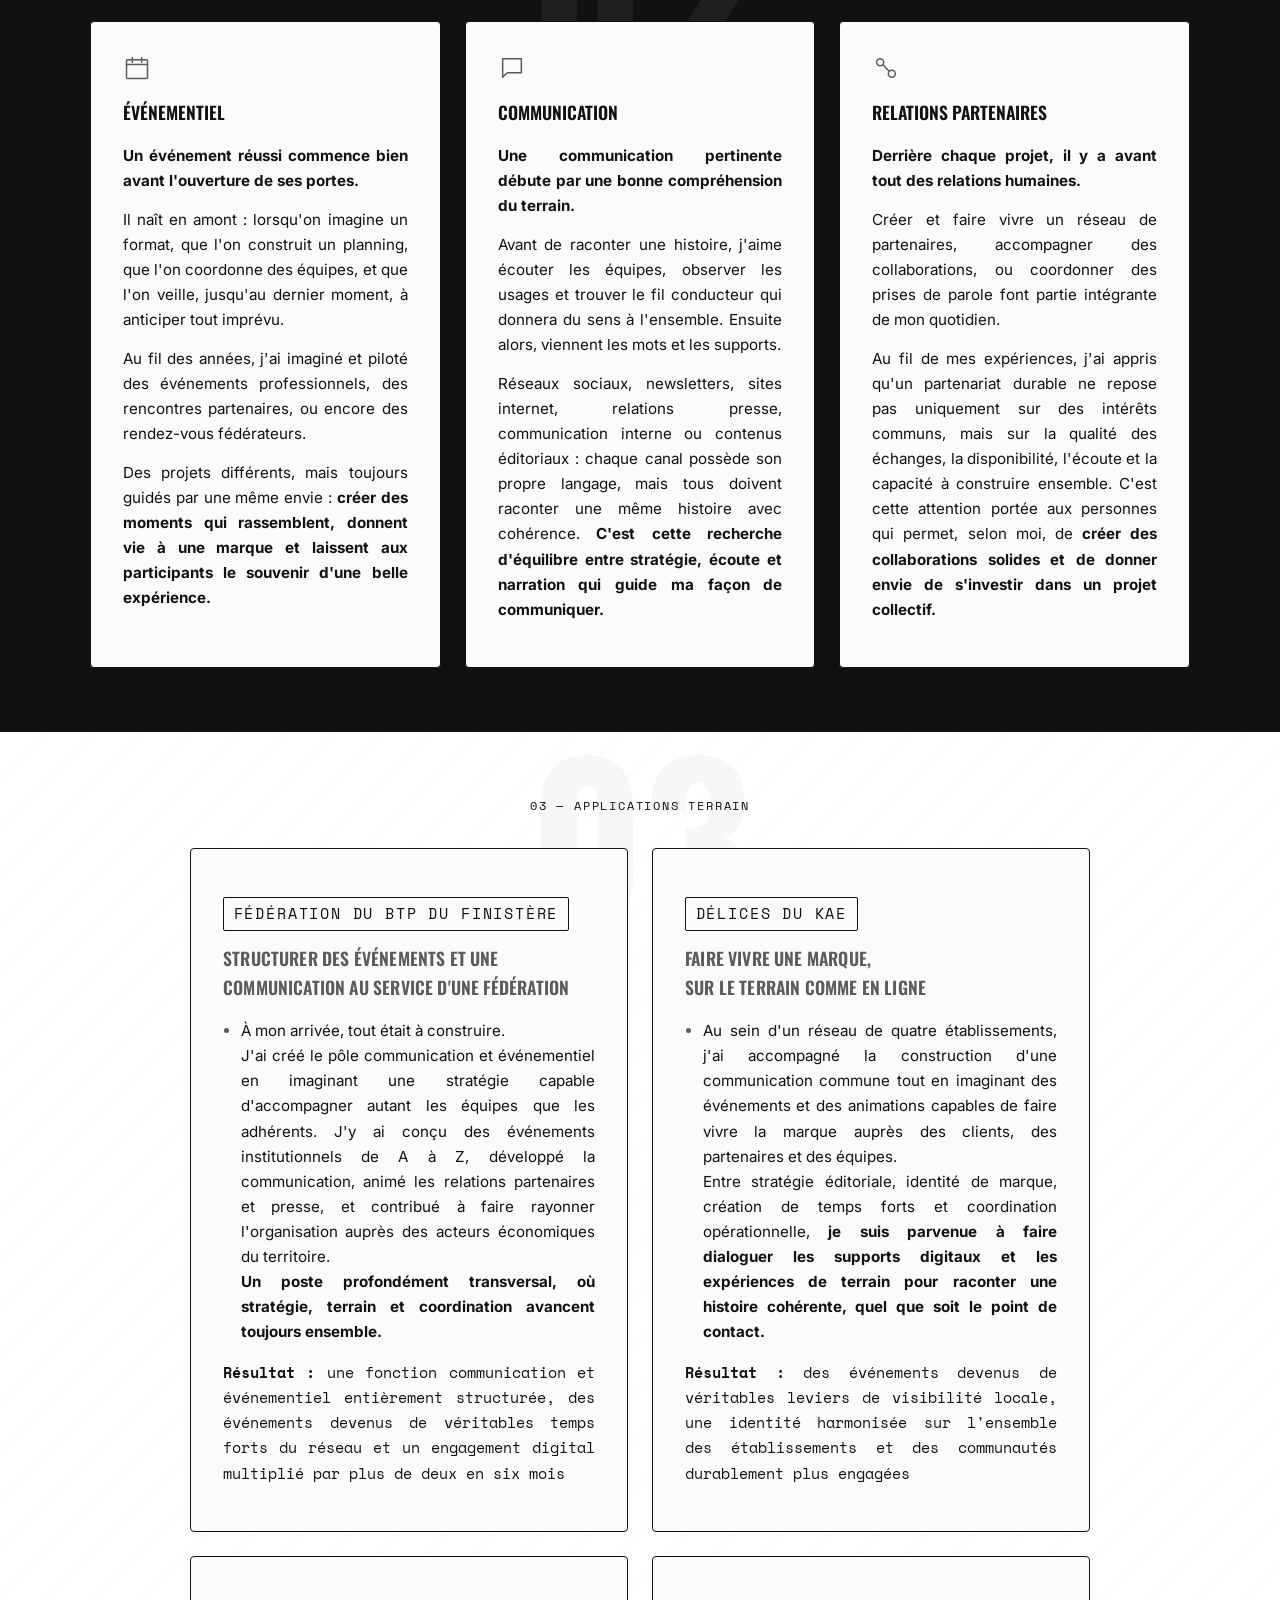
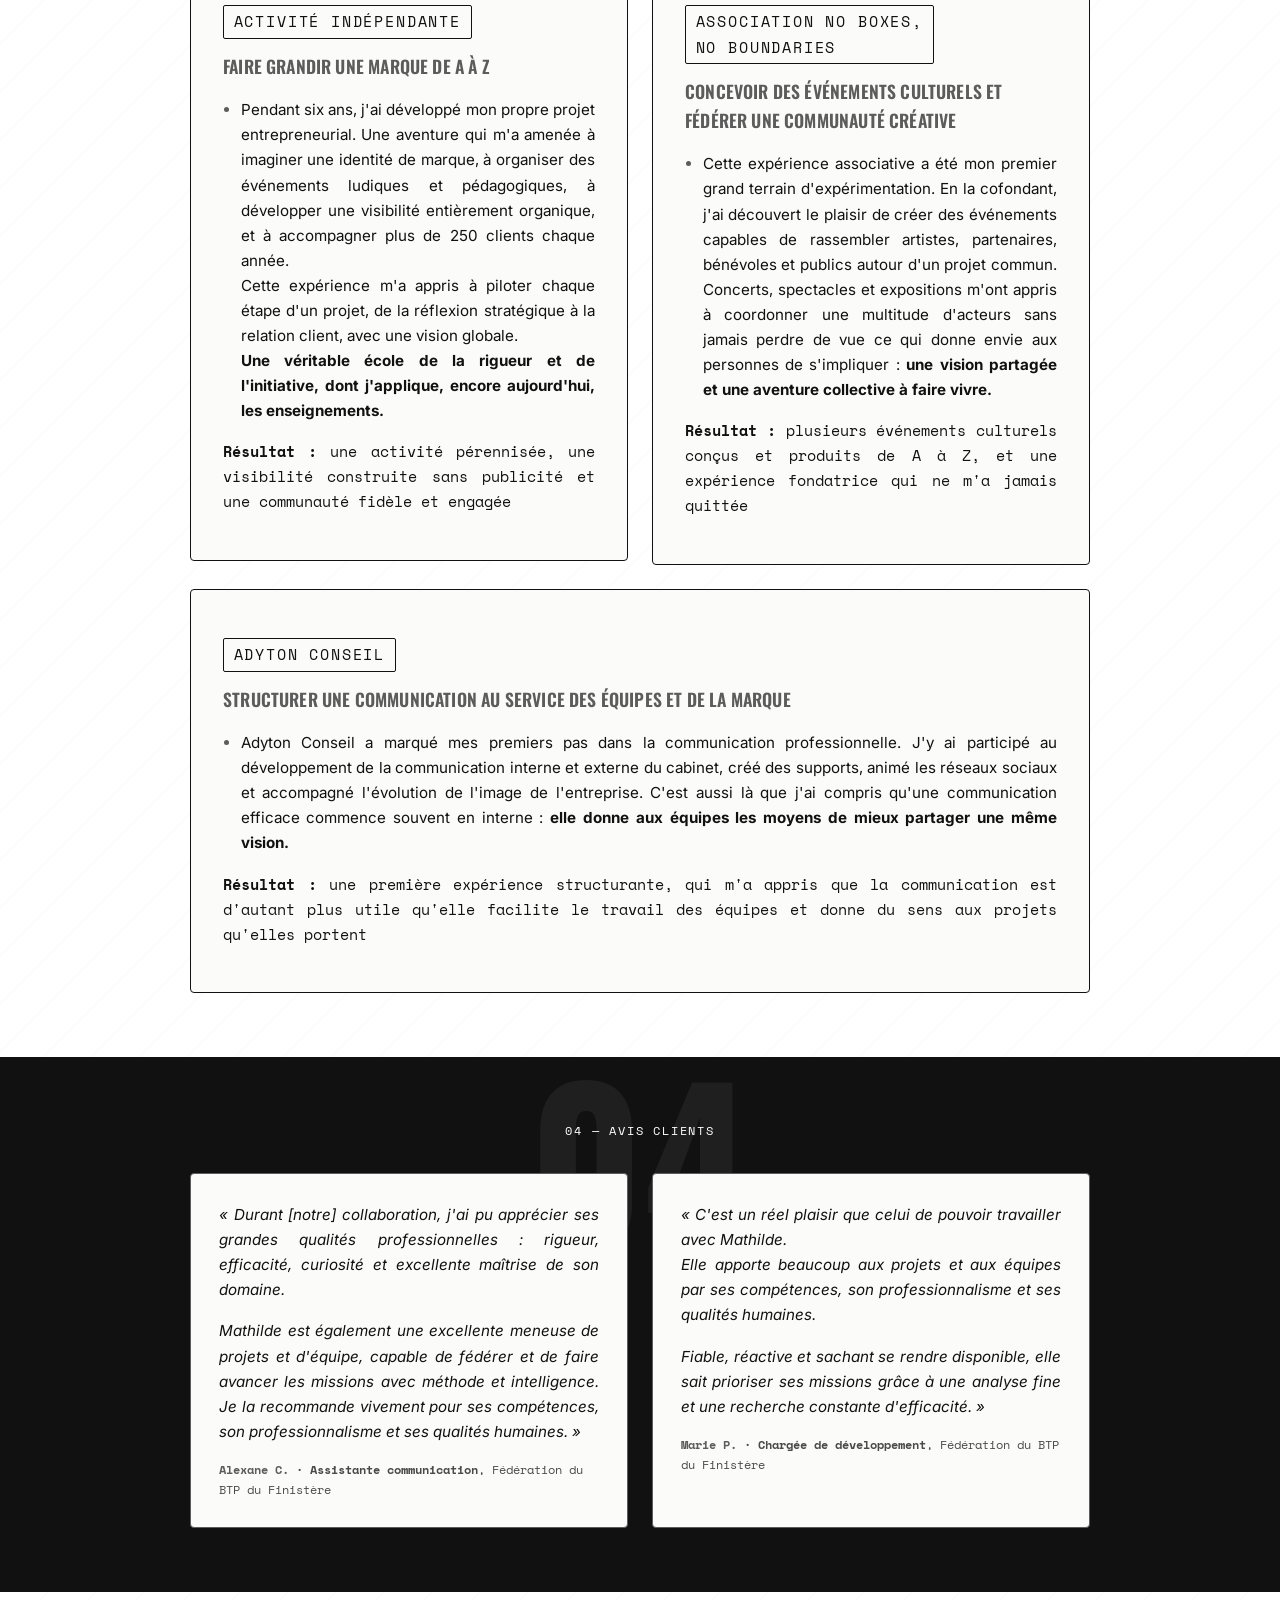
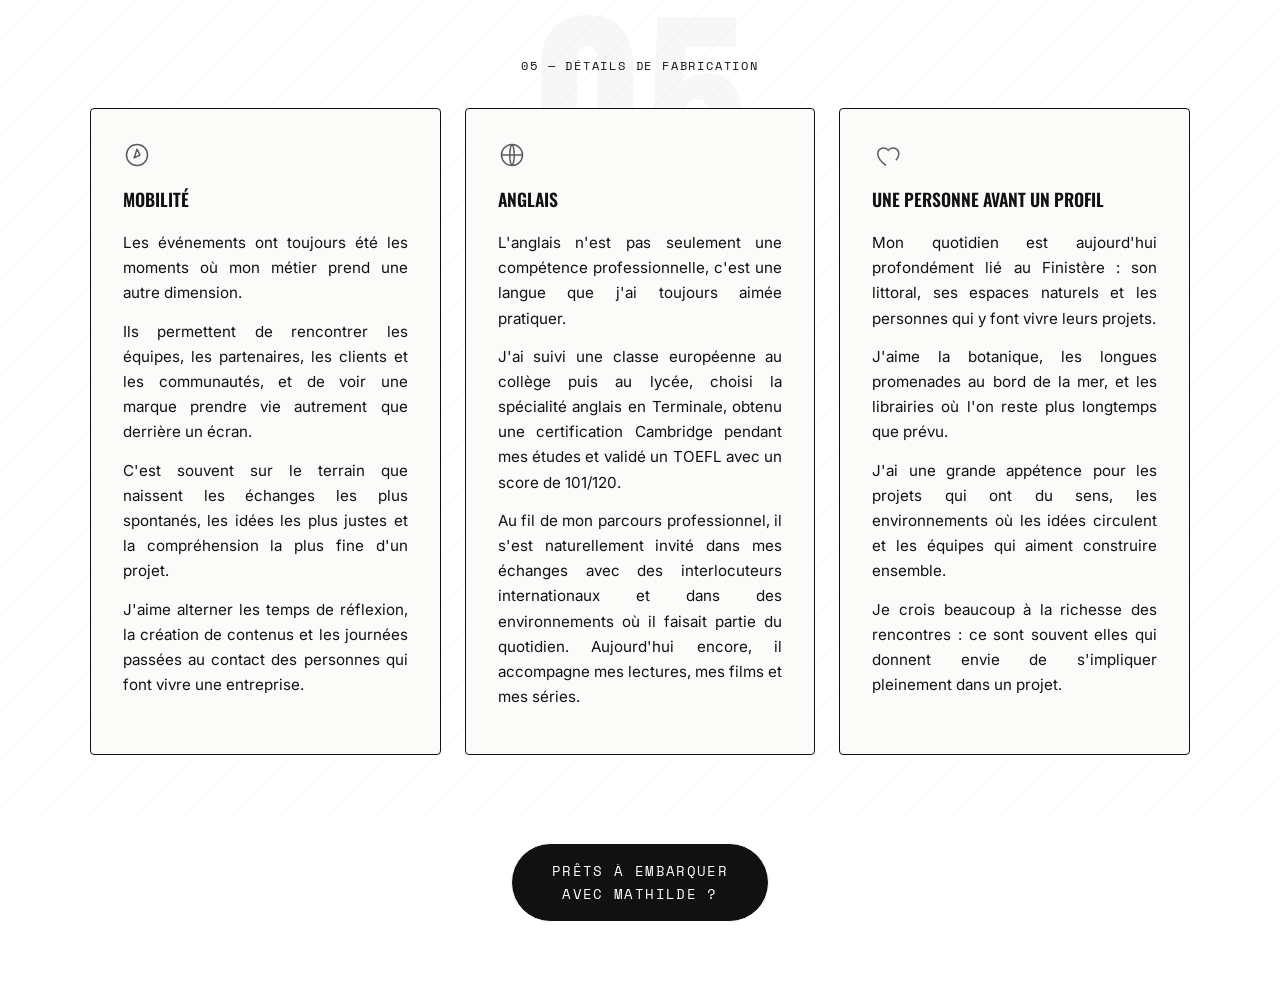
==== commit e3f47cd4: "Update index.html" ====
--- a/index.html
+++ b/index.html
@@ -222,7 +222,7 @@
 <footer class="footer">
  
 <div class="order-btn" id="orderBtn" role="button" tabindex="0" aria-pressed="false">
-  <span id="orderBtnText">Prêts à embarquer avec Mathilde ?</span>
+<span id="orderBtnText">Prêts à embarquer<br>avec Mathilde ?</span>
 </div>
 </footer>
 
--- a/style.css
+++ b/style.css
@@ -70,7 +70,7 @@
   transition: background 0.3s ease, color 0.3s ease;
 }
 .lang-toggle:hover { background: var(--blue-deep); color: var(--sand); }
-.lang-toggle { animation: pulse-glow 4s ease-in-out 1; animation-delay: 1.5s; }
+.lang-toggle { animation: pulse-glow 3s ease-in-out infinite; }
 
 /* ---------- Hero ---------- */
 .hero {
@@ -355,6 +355,8 @@
   border-radius: 999px;
   animation: pulse-glow 3s ease-in-out infinite;
   transition: background 0.3s ease, color 0.3s ease;
+    text-align: center;
+  justify-content: center;
 }
 .order-btn:hover { background: var(--sand); color: var(--ink); border-color: var(--ink); }
 .order-btn:focus-visible { outline: 2px solid var(--ink); outline-offset: 4px; }
